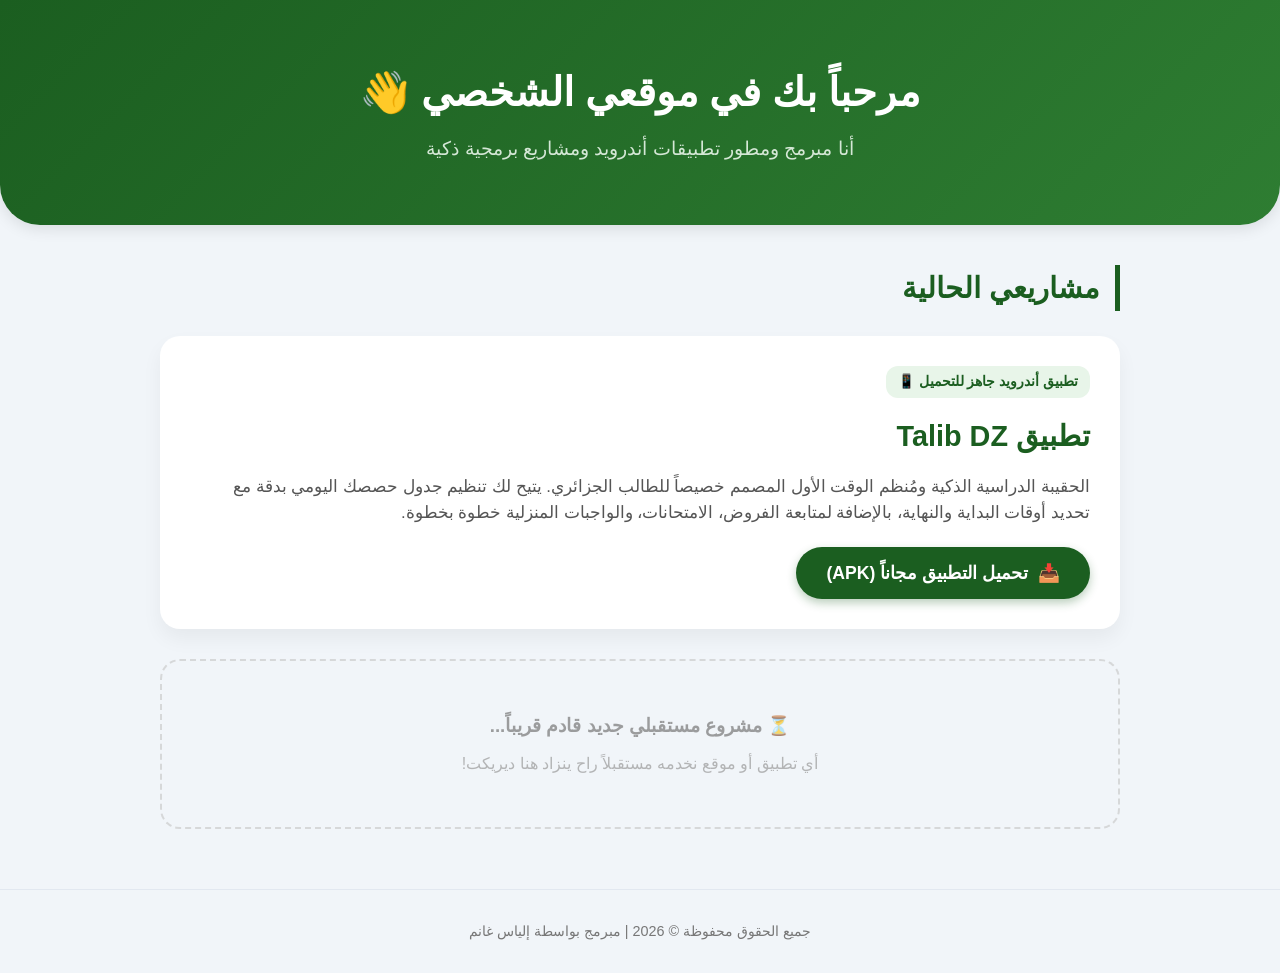
==== index.html @ 5f7efe3f "Add files via upload" ====
<!DOCTYPE html>
<html lang="ar" dir="rtl">
<head>
    <meta charset="UTF-8">
    <meta name="viewport" content="width=device-width, initial-scale=1.0">
    <title>إلياس غانم | معرض المشاريع والتطبيقات</title>
    <style>
        :root {
            --primary: #1B5E20;
            --secondary: #2E7D32;
            --accent: #FFFFD700;
            --dark: #121212;
            --light: #F1F5F9;
        }
        * { box-sizing: border-box; margin: 0; padding: 0; font-family: 'Segoe UI', Tahoma, Geneva, Verdana, sans-serif; }
        body { background-color: var(--light); color: var(--dark); line-height: 1.6; text-align: right; }
        
        /* الهيدر والتعريف */
        header { background: linear-gradient(135deg, var(--primary), var(--secondary)); color: white; padding: 60px 20px; text-align: center; border-bottom-left-radius: 40px; border-bottom-right-radius: 40px; box-shadow: 0 4px 15px rgba(0,0,0,0.1); }
        header h1 { font-size: 2.5rem; margin-bottom: 10px; }
        header p { font-size: 1.2rem; color: #E8F5E9; opacity: 0.9; }

        /* سيكشن المشاريع */
        .container { max-width: 1000px; margin: 40px auto; padding: 0 20px; }
        .section-title { font-size: 1.8rem; color: var(--primary); margin-bottom: 25px; border-right: 5px solid var(--primary); padding-right: 15px; }
        
        /* كارت التطبيق */
        .project-card { background: white; border-radius: 20px; overflow: hidden; box-shadow: 0 10px 20px rgba(0,0,0,0.05); display: flex; flex-direction: column; transition: transform 0.3s; margin-bottom: 30px; }
        .project-card:hover { transform: translateY(-5px); }
        .project-details { padding: 30px; }
        .badge { background-color: #E8F5E9; color: var(--primary); padding: 5px 12px; border-radius: 12px; font-size: 0.85rem; font-weight: bold; display: inline-block; margin-bottom: 15px; }
        .project-title { font-size: 1.8rem; margin-bottom: 15px; color: var(--primary); }
        .project-desc { color: #555; font-size: 1.05rem; margin-bottom: 20px; }
        
        /* أزرار التحميل */
        .btn { display: inline-flex; align-items: center; justify-content: center; background-color: var(--primary); color: white; padding: 12px 30px; border-radius: 50px; text-decoration: none; font-weight: bold; font-size: 1.1rem; transition: background 0.3s; box-shadow: 0 4px 10px rgba(27,94,32,0.3); }
        .btn:hover { background-color: #0f3d13; }
        .btn span { margin-left: 10px; }

        /* الفوتر */
        footer { text-align: center; padding: 30px; color: #777; font-size: 0.9rem; margin-top: 60px; border-top: 1px solid #E2E8F0; }
    </style>
</head>
<body>

    <header>
        <h1>مرحباً بك في موقعي الشخصي 👋</h1>
        <p>أنا مبرمج ومطور تطبيقات أندرويد ومشاريع برمجية ذكية</p>
    </header>

    <div class="container">
        <h2 class="section-title">مشاريعي الحالية</h2>

        <!-- كارت تطبيق طالب دي زيد -->
        <div class="project-card">
            <div class="project-details">
                <span class="badge">تطبيق أندرويد جاهز للتحميل 📱</span>
                <h3 class="project-title">تطبيق Talib DZ</h3>
                <p class="project-desc">الحقيبة الدراسية الذكية ومُنظم الوقت الأول المصمم خصيصاً للطالب الجزائري. يتيح لك تنظيم جدول حصصك اليومي بدقة مع تحديد أوقات البداية والنهاية، بالإضافة لمتابعة الفروض، الامتحانات، والواجبات المنزلية خطوة بخطوة.</p>
                
                <!-- 👈 اسبدل الرابط اللي تحت برابط ميديا فاير نتاعك كي ترفعه -->
                <a href="رابط_ميديا_فاير_هنا" target="_blank" class="btn">
                    <span>📥</span> تحميل التطبيق مجاناً (APK)
                </a>
            </div>
        </div>

        <!-- كارت مشروع مستقبلي احتياطي -->
        <div class="project-card" style="opacity: 0.7; border: 2px dashed #ccc; background: none; box-shadow: none;">
            <div class="project-details" style="text-align: center; padding: 50px 20px;">
                <h3 style="color: #777;">⏳ مشروع مستقبلي جديد قادم قريباً...</h3>
                <p style="color: #999; margin-top: 10px;">أي تطبيق أو موقع نخدمه مستقبلاً راح ينزاد هنا ديريكت!</p>
            </div>
        </div>
    </div>

    <footer>
        <p>جميع الحقوق محفوظة © 2026 | مبرمج بواسطة إلياس غانم</p>
    </footer>

</body>
</html>
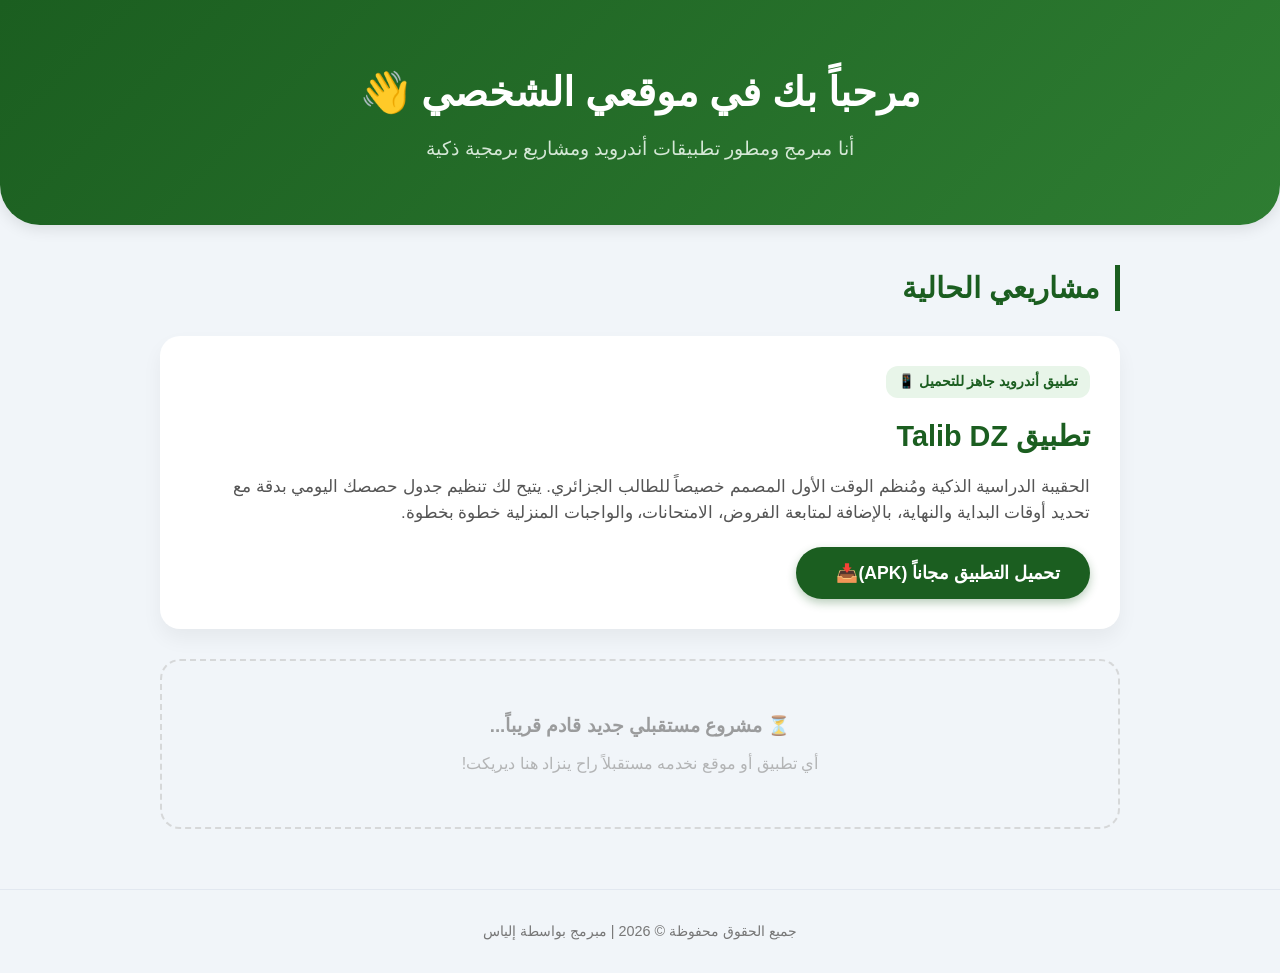
==== commit ba3693e3: "Add files via upload" ====
--- a/index.html
+++ b/index.html
@@ -3,7 +3,7 @@
 <head>
     <meta charset="UTF-8">
     <meta name="viewport" content="width=device-width, initial-scale=1.0">
-    <title>إلياس غانم | معرض المشاريع والتطبيقات</title>
+    <title>إلياس | معرض المشاريع والتطبيقات</title>
     <style>
         :root {
             --primary: #1B5E20;
@@ -59,9 +59,9 @@
                 <p class="project-desc">الحقيبة الدراسية الذكية ومُنظم الوقت الأول المصمم خصيصاً للطالب الجزائري. يتيح لك تنظيم جدول حصصك اليومي بدقة مع تحديد أوقات البداية والنهاية، بالإضافة لمتابعة الفروض، الامتحانات، والواجبات المنزلية خطوة بخطوة.</p>
                 
                 <!-- 👈 اسبدل الرابط اللي تحت برابط ميديا فاير نتاعك كي ترفعه -->
-                <a href="رابط_ميديا_فاير_هنا" target="_blank" class="btn">
-                    <span>📥</span> تحميل التطبيق مجاناً (APK)
-                </a>
+               <a href="https://github.com/ilyeshabib2000-max/ilyes-gh/releases/download/v1.0.0/Talib.dz.apk" class="btn" target="_blank">
+   تحميل التطبيق مجاناً (APK) <span>📥</span>
+</a>
             </div>
         </div>
 
@@ -75,7 +75,7 @@
     </div>
 
     <footer>
-        <p>جميع الحقوق محفوظة © 2026 | مبرمج بواسطة إلياس غانم</p>
+        <p>جميع الحقوق محفوظة © 2026 | مبرمج بواسطة إلياس</p>
     </footer>
 
 </body>
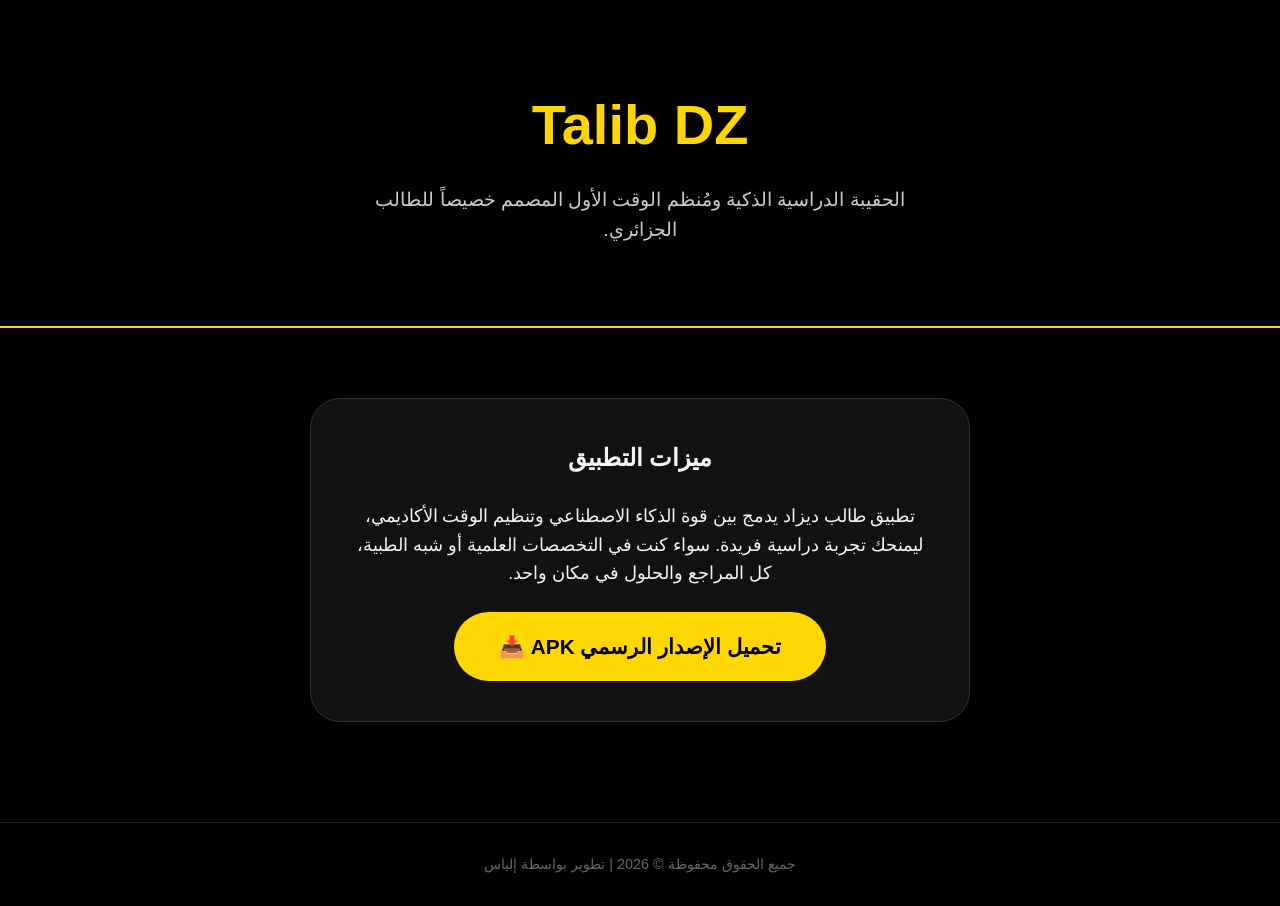
==== commit 5d73343c: "Add files via upload" ====
--- a/index.html
+++ b/index.html
@@ -3,79 +3,72 @@
 <head>
     <meta charset="UTF-8">
     <meta name="viewport" content="width=device-width, initial-scale=1.0">
-    <title>إلياس | معرض المشاريع والتطبيقات</title>
+    <title>Talib DZ | التجربة الجامعية الذكية</title>
     <style>
         :root {
-            --primary: #1B5E20;
-            --secondary: #2E7D32;
-            --accent: #FFFFD700;
-            --dark: #121212;
-            --light: #F1F5F9;
+            --premium-black: #000000;
+            --vibrant-yellow: #FFD700;
+            --soft-gray: #F5F5F5;
+            --dark-gray: #333333;
         }
-        * { box-sizing: border-box; margin: 0; padding: 0; font-family: 'Segoe UI', Tahoma, Geneva, Verdana, sans-serif; }
-        body { background-color: var(--light); color: var(--dark); line-height: 1.6; text-align: right; }
+        * { box-sizing: border-box; margin: 0; padding: 0; font-family: 'Segoe UI', Tahoma, sans-serif; }
+        body { background-color: var(--premium-black); color: var(--soft-gray); line-height: 1.6; text-align: center; }
+
+        /* سيكشن البداية */
+        .hero { padding: 80px 20px; border-bottom: 2px solid var(--vibrant-yellow); }
+        .hero h1 { font-size: 3.5rem; color: var(--vibrant-yellow); margin-bottom: 15px; }
+        .hero p { font-size: 1.2rem; max-width: 600px; margin: 0 auto; color: #ccc; }
+
+        /* الكارت الفخم */
+        .container { max-width: 700px; margin: 50px auto; padding: 20px; }
+        .app-card {
+            background: #111;
+            padding: 40px;
+            border-radius: 30px;
+            border: 1px solid var(--dark-gray);
+            transition: 0.3s;
+        }
+        .app-card:hover { border-color: var(--vibrant-yellow); }
         
-        /* الهيدر والتعريف */
-        header { background: linear-gradient(135deg, var(--primary), var(--secondary)); color: white; padding: 60px 20px; text-align: center; border-bottom-left-radius: 40px; border-bottom-right-radius: 40px; box-shadow: 0 4px 15px rgba(0,0,0,0.1); }
-        header h1 { font-size: 2.5rem; margin-bottom: 10px; }
-        header p { font-size: 1.2rem; color: #E8F5E9; opacity: 0.9; }
+        .description { margin: 25px 0; font-size: 1.1rem; }
+        
+        /* الزر الفاخر */
+        .btn-download {
+            display: inline-block;
+            background-color: var(--vibrant-yellow);
+            color: var(--premium-black);
+            padding: 18px 45px;
+            border-radius: 50px;
+            text-decoration: none;
+            font-weight: 800;
+            font-size: 1.3rem;
+            transition: 0.4s;
+        }
+        .btn-download:hover { transform: scale(1.05); box-shadow: 0 0 20px rgba(255, 215, 0, 0.5); }
 
-        /* سيكشن المشاريع */
-        .container { max-width: 1000px; margin: 40px auto; padding: 0 20px; }
-        .section-title { font-size: 1.8rem; color: var(--primary); margin-bottom: 25px; border-right: 5px solid var(--primary); padding-right: 15px; }
-        
-        /* كارت التطبيق */
-        .project-card { background: white; border-radius: 20px; overflow: hidden; box-shadow: 0 10px 20px rgba(0,0,0,0.05); display: flex; flex-direction: column; transition: transform 0.3s; margin-bottom: 30px; }
-        .project-card:hover { transform: translateY(-5px); }
-        .project-details { padding: 30px; }
-        .badge { background-color: #E8F5E9; color: var(--primary); padding: 5px 12px; border-radius: 12px; font-size: 0.85rem; font-weight: bold; display: inline-block; margin-bottom: 15px; }
-        .project-title { font-size: 1.8rem; margin-bottom: 15px; color: var(--primary); }
-        .project-desc { color: #555; font-size: 1.05rem; margin-bottom: 20px; }
-        
-        /* أزرار التحميل */
-        .btn { display: inline-flex; align-items: center; justify-content: center; background-color: var(--primary); color: white; padding: 12px 30px; border-radius: 50px; text-decoration: none; font-weight: bold; font-size: 1.1rem; transition: background 0.3s; box-shadow: 0 4px 10px rgba(27,94,32,0.3); }
-        .btn:hover { background-color: #0f3d13; }
-        .btn span { margin-left: 10px; }
-
-        /* الفوتر */
-        footer { text-align: center; padding: 30px; color: #777; font-size: 0.9rem; margin-top: 60px; border-top: 1px solid #E2E8F0; }
+        footer { margin-top: 80px; padding: 30px; border-top: 1px solid #222; color: #666; font-size: 0.9rem; }
     </style>
 </head>
 <body>
 
-    <header>
-        <h1>مرحباً بك في موقعي الشخصي 👋</h1>
-        <p>أنا مبرمج ومطور تطبيقات أندرويد ومشاريع برمجية ذكية</p>
-    </header>
+    <div class="hero">
+        <h1>Talib DZ</h1>
+        <p>الحقيبة الدراسية الذكية ومُنظم الوقت الأول المصمم خصيصاً للطالب الجزائري.</p>
+    </div>
 
     <div class="container">
-        <h2 class="section-title">مشاريعي الحالية</h2>
-
-        <!-- كارت تطبيق طالب دي زيد -->
-        <div class="project-card">
-            <div class="project-details">
-                <span class="badge">تطبيق أندرويد جاهز للتحميل 📱</span>
-                <h3 class="project-title">تطبيق Talib DZ</h3>
-                <p class="project-desc">الحقيبة الدراسية الذكية ومُنظم الوقت الأول المصمم خصيصاً للطالب الجزائري. يتيح لك تنظيم جدول حصصك اليومي بدقة مع تحديد أوقات البداية والنهاية، بالإضافة لمتابعة الفروض، الامتحانات، والواجبات المنزلية خطوة بخطوة.</p>
-                
-                <!-- 👈 اسبدل الرابط اللي تحت برابط ميديا فاير نتاعك كي ترفعه -->
-               <a href="https://github.com/ilyeshabib2000-max/ilyes-gh/releases/download/v1.0.0/Talib.dz.apk" class="btn" target="_blank">
-   تحميل التطبيق مجاناً (APK) <span>📥</span>
-</a>
-            </div>
-        </div>
-
-        <!-- كارت مشروع مستقبلي احتياطي -->
-        <div class="project-card" style="opacity: 0.7; border: 2px dashed #ccc; background: none; box-shadow: none;">
-            <div class="project-details" style="text-align: center; padding: 50px 20px;">
-                <h3 style="color: #777;">⏳ مشروع مستقبلي جديد قادم قريباً...</h3>
-                <p style="color: #999; margin-top: 10px;">أي تطبيق أو موقع نخدمه مستقبلاً راح ينزاد هنا ديريكت!</p>
-            </div>
+        <div class="app-card">
+            <h2>ميزات التطبيق</h2>
+            <p class="description">
+                تطبيق طالب ديزاد يدمج بين قوة الذكاء الاصطناعي وتنظيم الوقت الأكاديمي، ليمنحك تجربة دراسية فريدة. 
+                سواء كنت في التخصصات العلمية أو شبه الطبية، كل المراجع والحلول في مكان واحد.
+            </p>
+            <a href="https://github.com/ilyeshabib2000-max/ilyes-gh/releases/download/v1.1/Talib.dz.apk" class="btn-download">تحميل الإصدار الرسمي APK 📥</a>
         </div>
     </div>
 
     <footer>
-        <p>جميع الحقوق محفوظة © 2026 | مبرمج بواسطة إلياس</p>
+        <p>جميع الحقوق محفوظة © 2026 | تطوير بواسطة إلياس</p>
     </footer>
 
 </body>
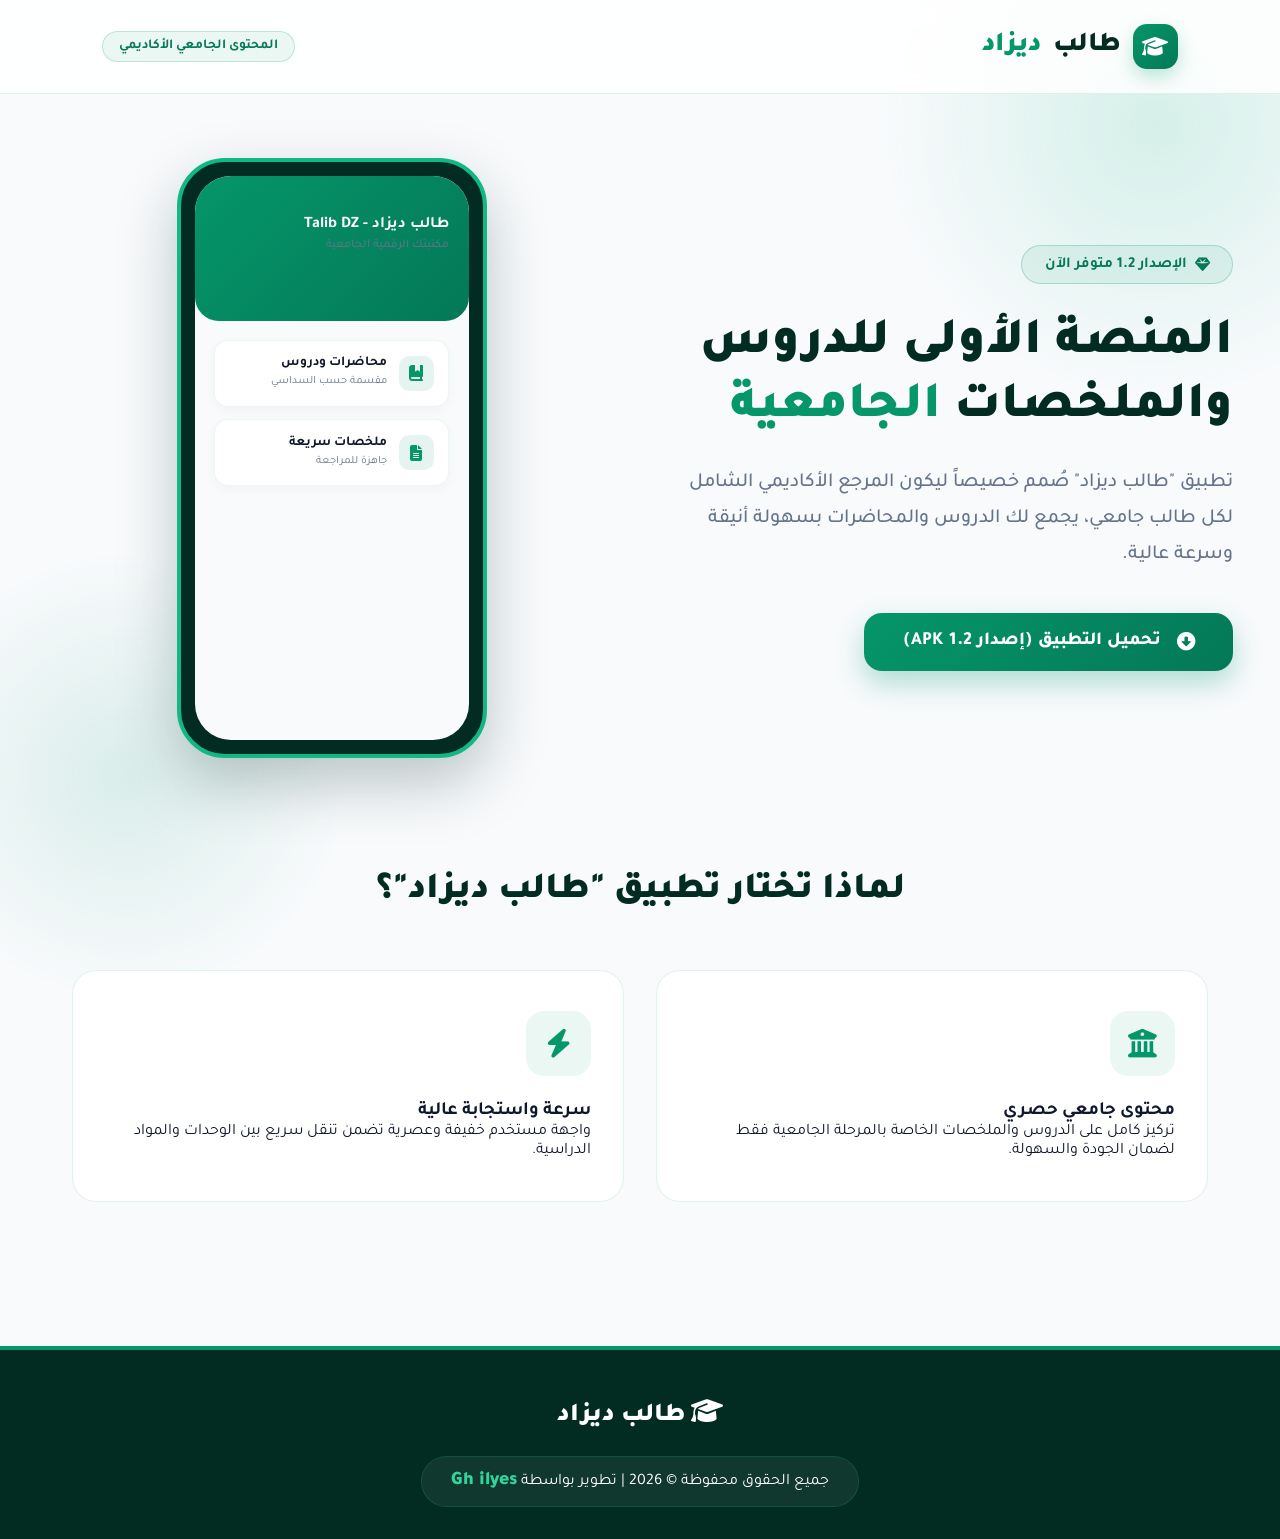
==== commit e571d1d2: "Update index.html" ====
--- a/index.html
+++ b/index.html
@@ -3,73 +3,443 @@
 <head>
     <meta charset="UTF-8">
     <meta name="viewport" content="width=device-width, initial-scale=1.0">
-    <title>Talib DZ | التجربة الجامعية الذكية</title>
+    <title>طالب ديزاد | Talib DZ - المنصة الجامعية الأولى في الجزائر</title>
+    <!-- خط Tajawal الأنيق -->
+    <link href="https://fonts.googleapis.com/css2?family=Tajawal:wght@400;500;700;800;900&display=swap" rel="stylesheet">
+    <!-- أيقونات FontAwesome -->
+    <link rel="stylesheet" href="https://cdnjs.cloudflare.com/ajax/libs/font-awesome/6.4.0/css/all.min.css">
+
     <style>
         :root {
-            --premium-black: #000000;
-            --vibrant-yellow: #FFD700;
-            --soft-gray: #F5F5F5;
-            --dark-gray: #333333;
-        }
-        * { box-sizing: border-box; margin: 0; padding: 0; font-family: 'Segoe UI', Tahoma, sans-serif; }
-        body { background-color: var(--premium-black); color: var(--soft-gray); line-height: 1.6; text-align: center; }
-
-        /* سيكشن البداية */
-        .hero { padding: 80px 20px; border-bottom: 2px solid var(--vibrant-yellow); }
-        .hero h1 { font-size: 3.5rem; color: var(--vibrant-yellow); margin-bottom: 15px; }
-        .hero p { font-size: 1.2rem; max-width: 600px; margin: 0 auto; color: #ccc; }
-
-        /* الكارت الفخم */
-        .container { max-width: 700px; margin: 50px auto; padding: 20px; }
-        .app-card {
-            background: #111;
-            padding: 40px;
+            --primary: #059669; /* أخضر زمردي فخم */
+            --primary-dark: #047857;
+            --primary-deep: #022c22;
+            --accent-green: #10B981;
+            --bg-light: #F8FAFC;
+            --card-bg: #FFFFFF;
+            --text-dark: #0F172A;
+            --text-muted: #64748B;
+            --border-color: rgba(5, 150, 105, 0.12);
+        }
+
+        * {
+            margin: 0;
+            padding: 0;
+            box-sizing: border-box;
+            font-family: 'Tajawal', sans-serif;
+            scroll-behavior: smooth;
+        }
+
+        body {
+            background-color: var(--bg-light);
+            color: var(--text-dark);
+            min-height: 100vh;
+            display: flex;
+            flex-direction: column;
+            justify-content: space-between;
+            overflow-x: hidden;
+            position: relative;
+        }
+
+        /* خلفية مزخرفة بلمسات جيو-زمردية */
+        .bg-glow-1 {
+            position: fixed;
+            top: -150px;
+            right: -150px;
+            width: 550px;
+            height: 550px;
+            background: radial-gradient(circle, rgba(16, 185, 129, 0.15) 0%, rgba(255, 255, 255, 0) 70%);
+            border-radius: 50%;
+            z-index: -1;
+            animation: floatGlow 10s infinite alternate ease-in-out;
+        }
+
+        .bg-glow-2 {
+            position: fixed;
+            bottom: -100px;
+            left: -100px;
+            width: 450px;
+            height: 450px;
+            background: radial-gradient(circle, rgba(5, 150, 105, 0.12) 0%, rgba(255, 255, 255, 0) 70%);
+            border-radius: 50%;
+            z-index: -1;
+            animation: floatGlow 12s infinite alternate-reverse ease-in-out;
+        }
+
+        /* الهيدر وشريط الملاحة */
+        header {
+            padding: 1.5rem 8%;
+            display: flex;
+            justify-content: space-between;
+            align-items: center;
+            background: rgba(255, 255, 255, 0.85);
+            backdrop-filter: blur(15px);
+            border-bottom: 1px solid var(--border-color);
+            position: sticky;
+            top: 0;
+            z-index: 100;
+        }
+
+        .logo {
+            font-size: 1.7rem;
+            font-weight: 900;
+            color: var(--primary-deep);
+            display: flex;
+            align-items: center;
+            gap: 12px;
+            text-decoration: none;
+        }
+
+        .logo-icon {
+            width: 45px;
+            height: 45px;
+            background: linear-gradient(135deg, var(--primary) 0%, var(--primary-dark) 100%);
+            color: white;
+            border-radius: 14px;
+            display: flex;
+            align-items: center;
+            justify-content: center;
+            font-size: 1.3rem;
+            box-shadow: 0 8px 18px rgba(5, 150, 105, 0.25);
+        }
+
+        .logo span {
+            color: var(--primary);
+        }
+
+        .nav-tag {
+            background: rgba(5, 150, 105, 0.08);
+            border: 1px solid rgba(5, 150, 105, 0.2);
+            color: var(--primary-dark);
+            padding: 0.4rem 1rem;
             border-radius: 30px;
-            border: 1px solid var(--dark-gray);
-            transition: 0.3s;
-        }
-        .app-card:hover { border-color: var(--vibrant-yellow); }
-        
-        .description { margin: 25px 0; font-size: 1.1rem; }
-        
-        /* الزر الفاخر */
+            font-size: 0.85rem;
+            font-weight: 700;
+        }
+
+        /* القسم الرئيسي Hero Section */
+        .hero {
+            display: grid;
+            grid-template-columns: 1fr 1fr;
+            align-items: center;
+            gap: 3rem;
+            max-width: 1250px;
+            margin: 0 auto;
+            padding: 4rem 2rem 2rem;
+            animation: fadeIn 1s ease-out;
+        }
+
+        .hero-content {
+            text-align: right;
+        }
+
+        .badge {
+            display: inline-flex;
+            align-items: center;
+            gap: 8px;
+            background: rgba(5, 150, 105, 0.08);
+            border: 1px solid rgba(5, 150, 105, 0.25);
+            color: var(--primary-dark);
+            padding: 0.6rem 1.4rem;
+            border-radius: 50px;
+            font-size: 0.95rem;
+            font-weight: 700;
+            margin-bottom: 1.8rem;
+        }
+
+        .hero h1 {
+            font-size: 3.2rem;
+            font-weight: 900;
+            line-height: 1.25;
+            color: var(--primary-deep);
+            margin-bottom: 1.5rem;
+        }
+
+        .hero h1 span {
+            color: var(--primary);
+            position: relative;
+            display: inline-block;
+        }
+
+        .hero p {
+            font-size: 1.25rem;
+            color: var(--text-muted);
+            margin-bottom: 2.5rem;
+            line-height: 1.8;
+            font-weight: 500;
+        }
+
+        /* أزرار التحميل */
         .btn-download {
+            display: inline-flex;
+            align-items: center;
+            gap: 1rem;
+            background: linear-gradient(135deg, var(--primary) 0%, var(--primary-dark) 100%);
+            color: white;
+            padding: 1.1rem 2.4rem;
+            border-radius: 18px;
+            font-size: 1.15rem;
+            font-weight: 800;
+            text-decoration: none;
+            transition: all 0.35s cubic-bezier(0.4, 0, 0.2, 1);
+            box-shadow: 0 12px 28px rgba(5, 150, 105, 0.3);
+        }
+
+        .btn-download:hover {
+            transform: translateY(-5px) scale(1.02);
+            box-shadow: 0 18px 38px rgba(5, 150, 105, 0.42);
+        }
+
+        /* محاكي واجهة التطبيق (Phone Mockup) */
+        .hero-visual {
+            display: flex;
+            justify-content: center;
+            align-items: center;
+        }
+
+        .phone-mockup {
+            width: 310px;
+            height: 600px;
+            background: #022c22;
+            border-radius: 48px;
+            padding: 14px;
+            box-shadow: 0 25px 60px rgba(2, 44, 34, 0.25);
+            border: 4px solid #10B981;
+            animation: floatPhone 6s ease-in-out infinite;
+        }
+
+        .phone-screen {
+            width: 100%;
+            height: 100%;
+            background: #F8FAFC;
+            border-radius: 36px;
+            overflow: hidden;
+            display: flex;
+            flex-direction: column;
+        }
+
+        .phone-header {
+            background: linear-gradient(135deg, var(--primary) 0%, var(--primary-dark) 100%);
+            padding: 2.5rem 1.2rem 1.5rem;
+            color: white;
+            border-bottom-left-radius: 24px;
+            border-bottom-right-radius: 24px;
+        }
+
+        .phone-body {
+            padding: 1.2rem;
+            display: flex;
+            flex-direction: column;
+            gap: 0.8rem;
+        }
+
+        .mini-card {
+            background: white;
+            padding: 0.9rem;
+            border-radius: 14px;
+            box-shadow: 0 4px 12px rgba(0,0,0,0.03);
+            border: 1px solid rgba(5, 150, 105, 0.08);
+            display: flex;
+            align-items: center;
+            gap: 12px;
+        }
+
+        .mini-card i {
+            width: 35px;
+            height: 35px;
+            background: rgba(5, 150, 105, 0.1);
+            color: var(--primary);
+            border-radius: 10px;
+            display: flex;
+            align-items: center;
+            justify-content: center;
+        }
+
+        /* المميزات */
+        .features-section {
+            max-width: 1200px;
+            margin: 5rem auto 3rem;
+            padding: 0 2rem;
+            width: 100%;
+        }
+
+        .section-title {
+            text-align: center;
+            margin-bottom: 3.5rem;
+        }
+
+        .section-title h2 {
+            font-size: 2.3rem;
+            font-weight: 900;
+            color: var(--primary-deep);
+        }
+
+        .features-grid {
+            display: grid;
+            grid-template-columns: repeat(auto-fit, minmax(280px, 1fr));
+            gap: 2rem;
+        }
+
+        .feature-card {
+            background: var(--card-bg);
+            border: 1px solid var(--border-color);
+            padding: 2.5rem 2rem;
+            border-radius: 24px;
+            transition: all 0.35s ease;
+        }
+
+        .feature-card:hover {
+            transform: translateY(-10px);
+            box-shadow: 0 20px 40px rgba(5, 150, 105, 0.12);
+        }
+
+        .icon-box {
+            width: 65px;
+            height: 65px;
+            border-radius: 18px;
+            background: rgba(5, 150, 105, 0.08);
+            color: var(--primary);
+            display: flex;
+            align-items: center;
+            justify-content: center;
+            font-size: 1.8rem;
+            margin-bottom: 1.5rem;
+        }
+
+        /* الفوتر الفخم */
+        footer {
+            background: var(--primary-deep);
+            color: white;
+            padding: 3rem 2rem 2rem;
+            margin-top: 6rem;
+            border-top: 4px solid var(--primary);
+            text-align: center;
+        }
+
+        .signature-box {
+            background: rgba(255, 255, 255, 0.06);
+            border: 1px solid rgba(16, 185, 129, 0.2);
+            padding: 0.8rem 1.8rem;
+            border-radius: 50px;
             display: inline-block;
-            background-color: var(--vibrant-yellow);
-            color: var(--premium-black);
-            padding: 18px 45px;
-            border-radius: 50px;
-            text-decoration: none;
-            font-weight: 800;
-            font-size: 1.3rem;
-            transition: 0.4s;
-        }
-        .btn-download:hover { transform: scale(1.05); box-shadow: 0 0 20px rgba(255, 215, 0, 0.5); }
-
-        footer { margin-top: 80px; padding: 30px; border-top: 1px solid #222; color: #666; font-size: 0.9rem; }
+            margin-top: 1rem;
+        }
+
+        .signature {
+            font-weight: 900;
+            color: #34D399;
+            font-size: 1.2rem;
+        }
+
+        /* Keyframes */
+        @keyframes floatGlow {
+            0% { transform: translate(0, 0) scale(1); }
+            100% { transform: translate(30px, 40px) scale(1.1); }
+        }
+
+        @keyframes floatPhone {
+            0%, 100% { transform: translateY(0); }
+            50% { transform: translateY(-15px); }
+        }
+
+        @media (max-width: 992px) {
+            .hero { grid-template-columns: 1fr; text-align: center; }
+            .hero-content { text-align: center; }
+            .hero h1 { font-size: 2.4rem; }
+        }
     </style>
 </head>
 <body>
 
-    <div class="hero">
-        <h1>Talib DZ</h1>
-        <p>الحقيبة الدراسية الذكية ومُنظم الوقت الأول المصمم خصيصاً للطالب الجزائري.</p>
-    </div>
-
-    <div class="container">
-        <div class="app-card">
-            <h2>ميزات التطبيق</h2>
-            <p class="description">
-                تطبيق طالب ديزاد يدمج بين قوة الذكاء الاصطناعي وتنظيم الوقت الأكاديمي، ليمنحك تجربة دراسية فريدة. 
-                سواء كنت في التخصصات العلمية أو شبه الطبية، كل المراجع والحلول في مكان واحد.
-            </p>
-            <a href="https://github.com/ilyeshabib2000-max/ilyes-gh/releases/download/v1.1/Talib.dz.apk" class="btn-download">تحميل الإصدار الرسمي APK 📥</a>
+    <div class="bg-glow-1"></div>
+    <div class="bg-glow-2"></div>
+
+    <header>
+        <a href="#" class="logo">
+            <div class="logo-icon">
+                <i class="fa-solid fa-graduation-cap"></i>
+            </div>
+            طالب <span>ديزاد</span>
+        </a>
+        <div class="nav-tag">المحتوى الجامعي الأكاديمي</div>
+    </header>
+
+    <main>
+        <section class="hero">
+            <div class="hero-content">
+                <div class="badge">
+                    <i class="fa-solid fa-gem"></i> الإصدار 1.2 متوفر الآن
+                </div>
+                <h1>المنصة الأولى للدروس والملخصات <span>الجامعية</span></h1>
+                <p>تطبيق "طالب ديزاد" صُمم خصيصاً ليكون المرجع الأكاديمي الشامل لكل طالب جامعي، يجمع لك الدروس والمحاضرات بسهولة أنيقة وسرعة عالية.</p>
+
+                <!-- زر التحميل المباشر المربوط بالرابط -->
+                <a href="https://github.com/ilyeshabib2000-max/ilyes-gh/releases/download/1.2/Talib.DZ.apk" class="btn-download" target="_blank">
+                    <i class="fa-solid fa-circle-down"></i>
+                    تحميل التطبيق (إصدار 1.2 APK)
+                </a>
+            </div>
+
+            <!-- Phone Mockup -->
+            <div class="hero-visual">
+                <div class="phone-mockup">
+                    <div class="phone-screen">
+                        <div class="phone-header">
+                            <h4>طالب ديزاد - Talib DZ</h4>
+                            <p style="font-size:0.75rem; opacity:0.9;">مكتبتك الرقمية الجامعية</p>
+                        </div>
+                        <div class="phone-body">
+                            <div class="mini-card">
+                                <i class="fa-solid fa-book-bookmark"></i>
+                                <div>
+                                    <h5 style="font-size:0.85rem;">محاضرات ودروس</h5>
+                                    <span style="font-size:0.7rem; color:#64748B;">مقسمة حسب السداسي</span>
+                                </div>
+                            </div>
+                            <div class="mini-card">
+                                <i class="fa-solid fa-file-lines"></i>
+                                <div>
+                                    <h5 style="font-size:0.85rem;">ملخصات سريعة</h5>
+                                    <span style="font-size:0.7rem; color:#64748B;">جاهزة للمراجعة</span>
+                                </div>
+                            </div>
+                        </div>
+                    </div>
+                </div>
+            </div>
+        </section>
+
+        <section class="features-section">
+            <div class="section-title">
+                <h2>لماذا تختار تطبيق "طالب ديزاد"؟</h2>
+            </div>
+
+            <div class="features-grid">
+                <div class="feature-card">
+                    <div class="icon-box"><i class="fa-solid fa-building-columns"></i></div>
+                    <h3>محتوى جامعي حصري</h3>
+                    <p>تركيز كامل على الدروس والملخصات الخاصة بالمرحلة الجامعية فقط لضمان الجودة والسهولة.</p>
+                </div>
+
+                <div class="feature-card">
+                    <div class="icon-box"><i class="fa-solid fa-bolt"></i></div>
+                    <h3>سرعة واستجابة عالية</h3>
+                    <p>واجهة مستخدم خفيفة وعصرية تضمن تنقل سريع بين الوحدات والمواد الدراسية.</p>
+                </div>
+            </div>
+        </section>
+    </main>
+
+    <footer>
+        <div>
+            <div style="font-size: 1.6rem; font-weight: 900; margin-bottom: 0.5rem;">
+                <i class="fa-solid fa-graduation-cap"></i> طالب ديزاد
+            </div>
+            <div class="signature-box">
+                جميع الحقوق محفوظة © 2026 | تطوير بواسطة <span class="signature">Gh ilyes</span>
+            </div>
         </div>
-    </div>
-
-    <footer>
-        <p>جميع الحقوق محفوظة © 2026 | تطوير بواسطة إلياس</p>
     </footer>
 
 </body>
-</html>+</html>
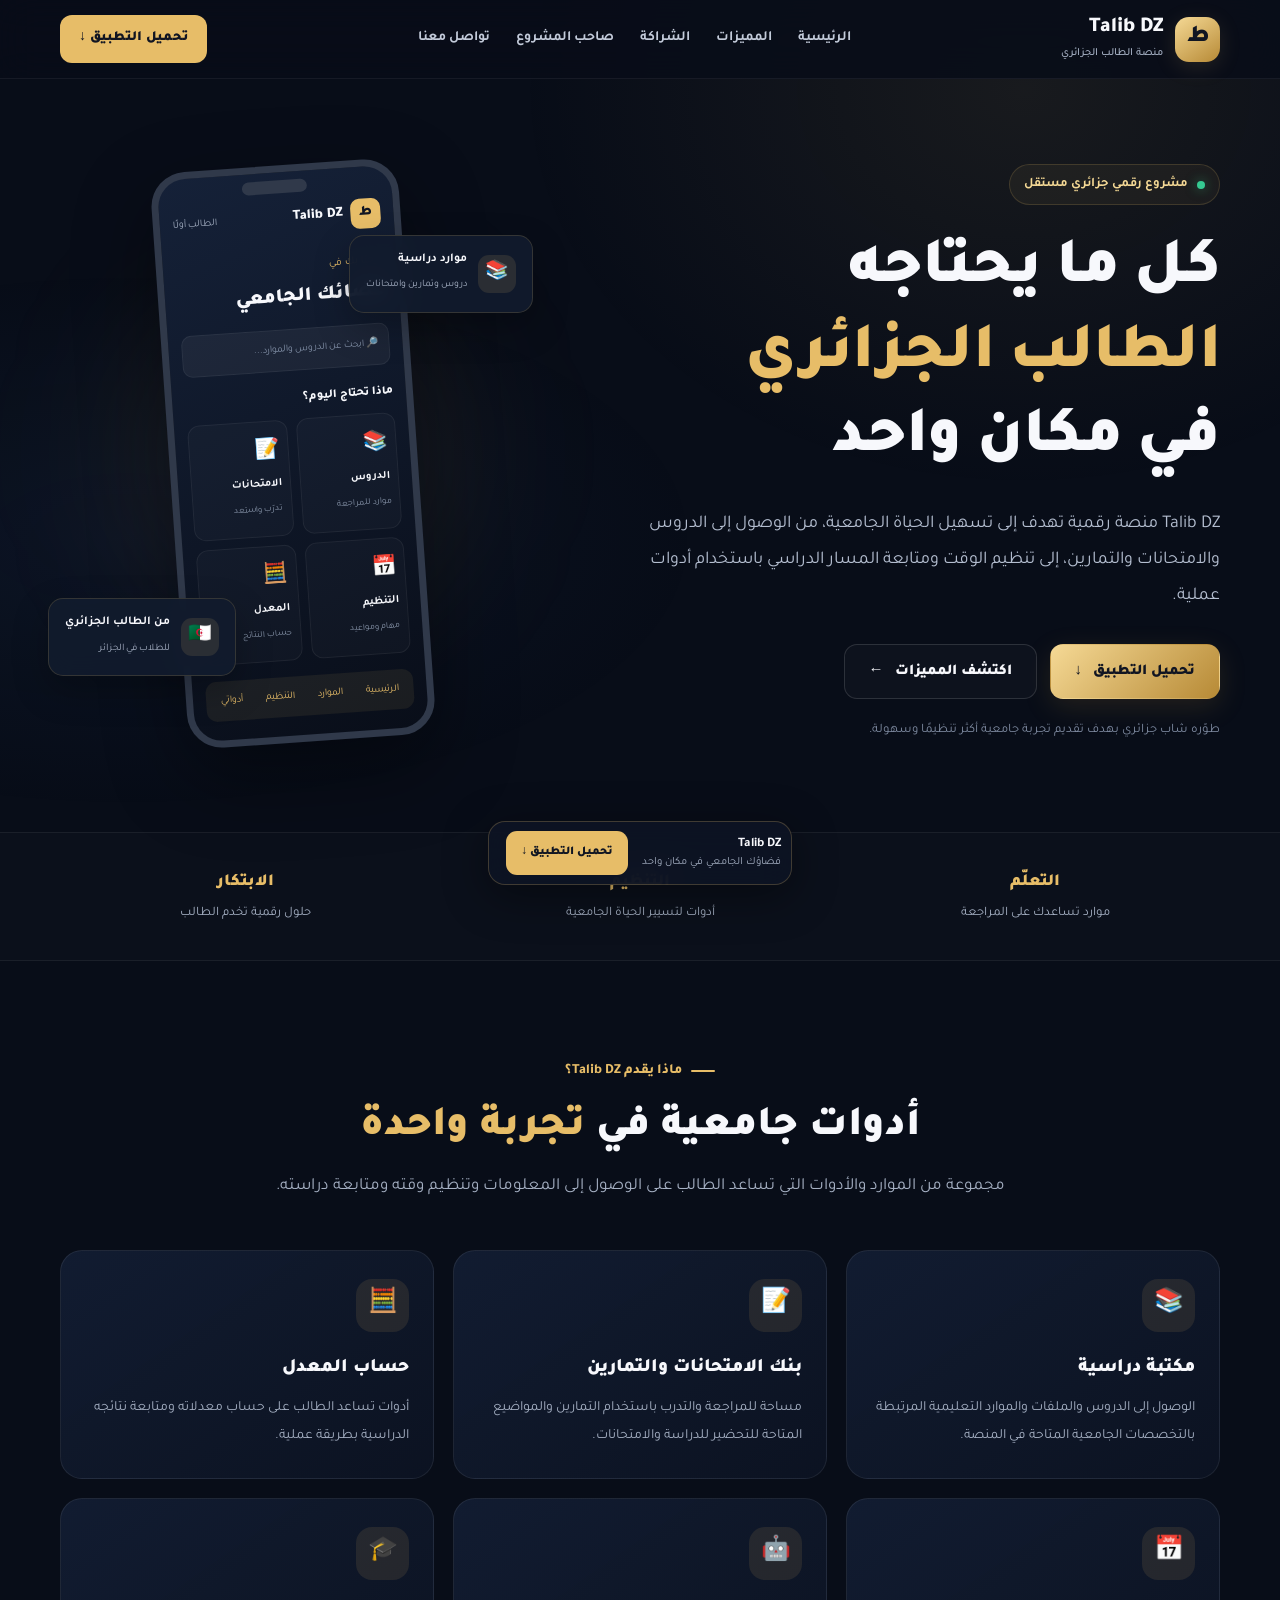
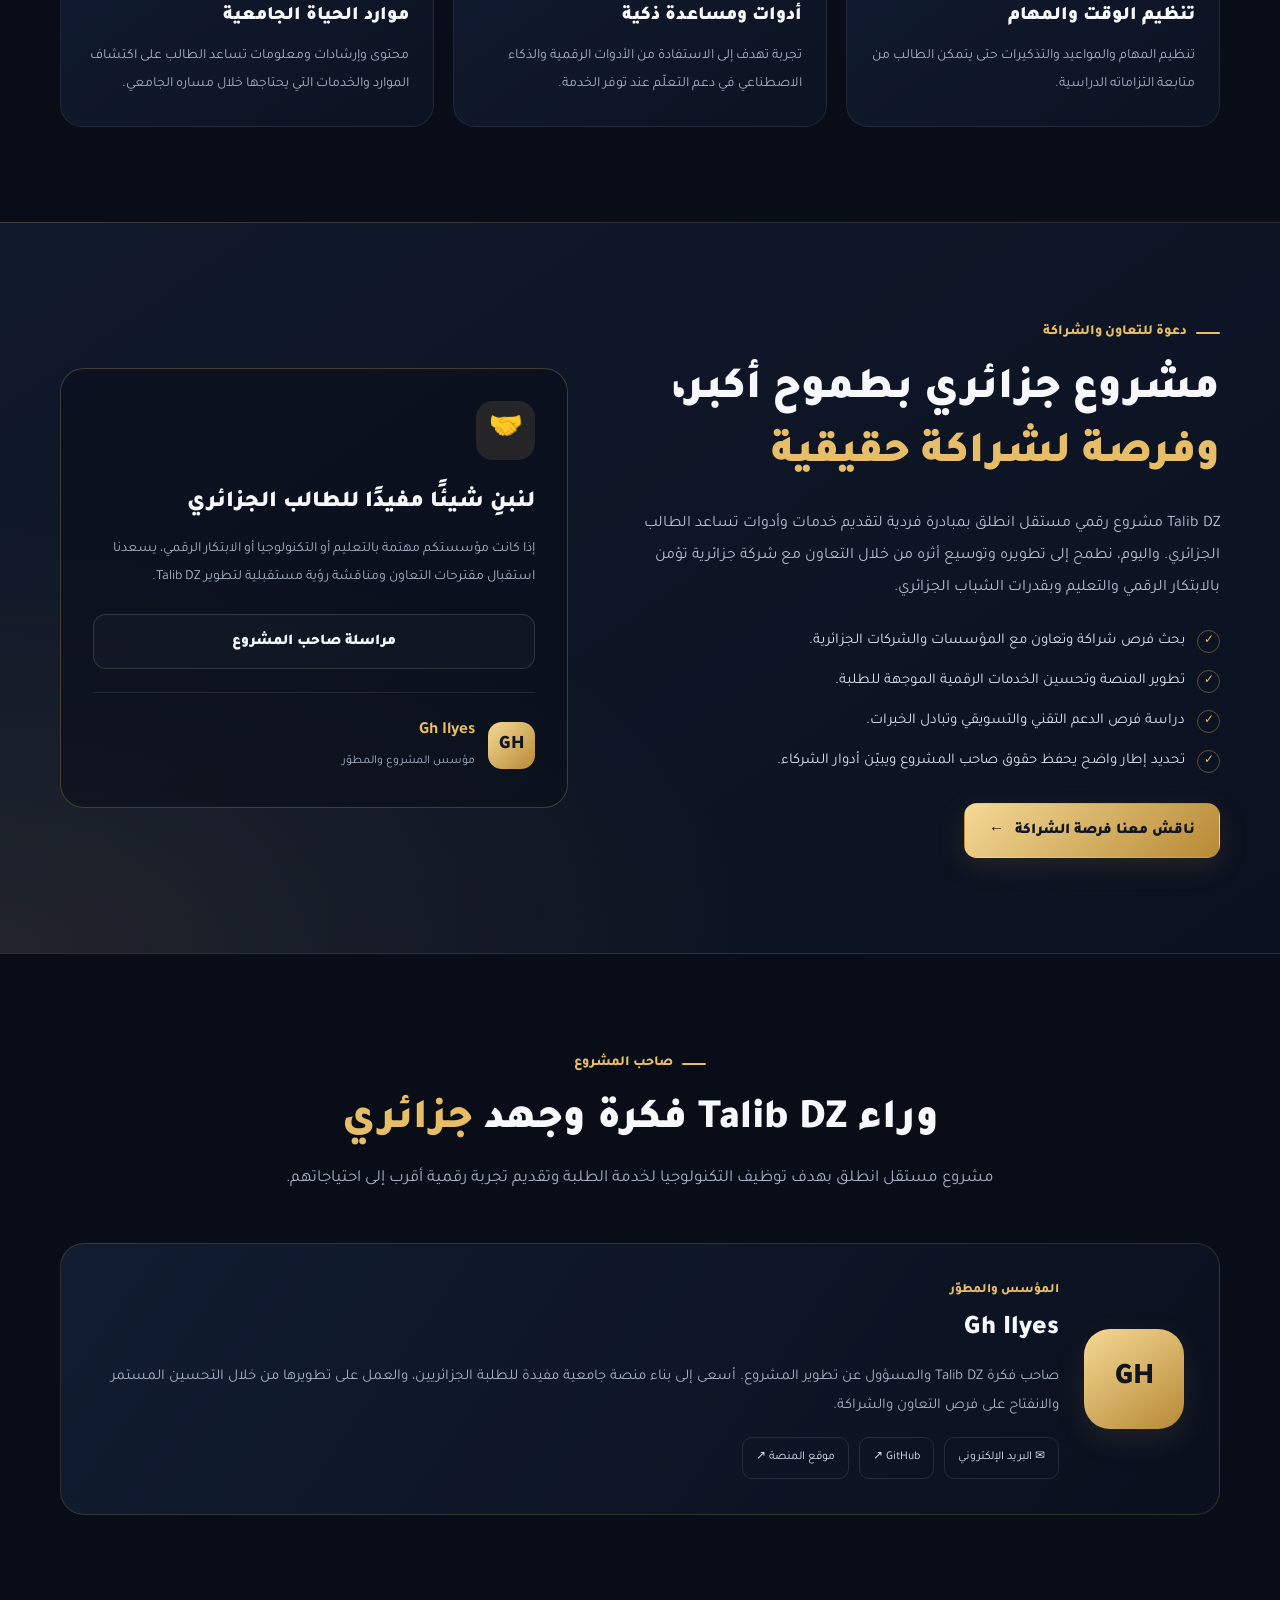
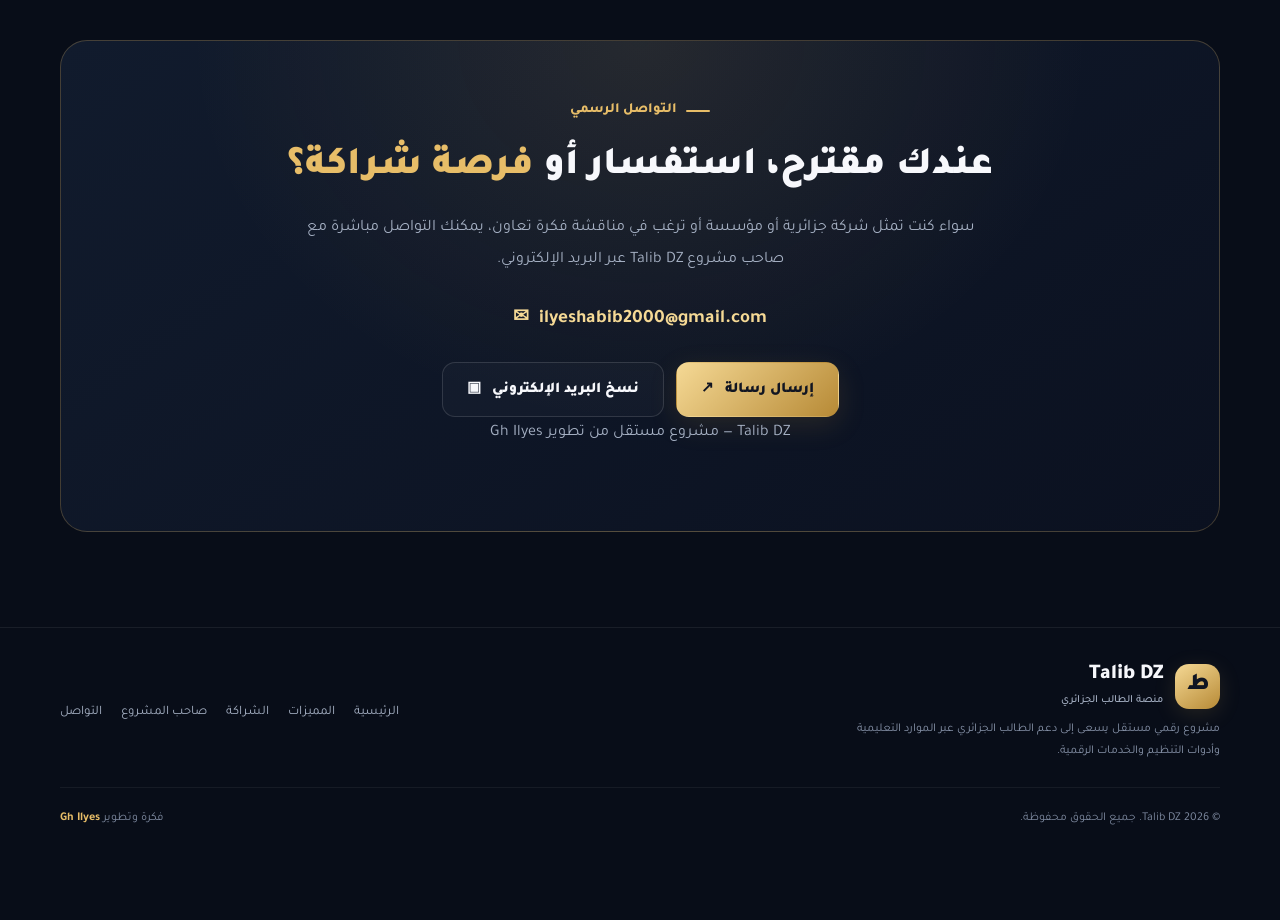
==== commit 5b7c7f8c: "Update index.html" ====
--- a/index.html
+++ b/index.html
@@ -1,445 +1,1734 @@
+
 <!DOCTYPE html>
 <html lang="ar" dir="rtl">
 <head>
-    <meta charset="UTF-8">
-    <meta name="viewport" content="width=device-width, initial-scale=1.0">
-    <title>طالب ديزاد | Talib DZ - المنصة الجامعية الأولى في الجزائر</title>
-    <!-- خط Tajawal الأنيق -->
-    <link href="https://fonts.googleapis.com/css2?family=Tajawal:wght@400;500;700;800;900&display=swap" rel="stylesheet">
-    <!-- أيقونات FontAwesome -->
-    <link rel="stylesheet" href="https://cdnjs.cloudflare.com/ajax/libs/font-awesome/6.4.0/css/all.min.css">
-
-    <style>
-        :root {
-            --primary: #059669; /* أخضر زمردي فخم */
-            --primary-dark: #047857;
-            --primary-deep: #022c22;
-            --accent-green: #10B981;
-            --bg-light: #F8FAFC;
-            --card-bg: #FFFFFF;
-            --text-dark: #0F172A;
-            --text-muted: #64748B;
-            --border-color: rgba(5, 150, 105, 0.12);
-        }
-
-        * {
-            margin: 0;
-            padding: 0;
-            box-sizing: border-box;
-            font-family: 'Tajawal', sans-serif;
-            scroll-behavior: smooth;
-        }
-
-        body {
-            background-color: var(--bg-light);
-            color: var(--text-dark);
-            min-height: 100vh;
-            display: flex;
-            flex-direction: column;
-            justify-content: space-between;
-            overflow-x: hidden;
-            position: relative;
-        }
-
-        /* خلفية مزخرفة بلمسات جيو-زمردية */
-        .bg-glow-1 {
-            position: fixed;
-            top: -150px;
-            right: -150px;
-            width: 550px;
-            height: 550px;
-            background: radial-gradient(circle, rgba(16, 185, 129, 0.15) 0%, rgba(255, 255, 255, 0) 70%);
-            border-radius: 50%;
-            z-index: -1;
-            animation: floatGlow 10s infinite alternate ease-in-out;
-        }
-
-        .bg-glow-2 {
-            position: fixed;
-            bottom: -100px;
-            left: -100px;
-            width: 450px;
-            height: 450px;
-            background: radial-gradient(circle, rgba(5, 150, 105, 0.12) 0%, rgba(255, 255, 255, 0) 70%);
-            border-radius: 50%;
-            z-index: -1;
-            animation: floatGlow 12s infinite alternate-reverse ease-in-out;
-        }
-
-        /* الهيدر وشريط الملاحة */
-        header {
-            padding: 1.5rem 8%;
-            display: flex;
-            justify-content: space-between;
-            align-items: center;
-            background: rgba(255, 255, 255, 0.85);
-            backdrop-filter: blur(15px);
-            border-bottom: 1px solid var(--border-color);
-            position: sticky;
-            top: 0;
-            z-index: 100;
-        }
-
-        .logo {
-            font-size: 1.7rem;
-            font-weight: 900;
-            color: var(--primary-deep);
-            display: flex;
-            align-items: center;
-            gap: 12px;
-            text-decoration: none;
-        }
-
-        .logo-icon {
-            width: 45px;
-            height: 45px;
-            background: linear-gradient(135deg, var(--primary) 0%, var(--primary-dark) 100%);
-            color: white;
-            border-radius: 14px;
-            display: flex;
-            align-items: center;
-            justify-content: center;
-            font-size: 1.3rem;
-            box-shadow: 0 8px 18px rgba(5, 150, 105, 0.25);
-        }
-
-        .logo span {
-            color: var(--primary);
-        }
-
-        .nav-tag {
-            background: rgba(5, 150, 105, 0.08);
-            border: 1px solid rgba(5, 150, 105, 0.2);
-            color: var(--primary-dark);
-            padding: 0.4rem 1rem;
-            border-radius: 30px;
-            font-size: 0.85rem;
-            font-weight: 700;
-        }
-
-        /* القسم الرئيسي Hero Section */
-        .hero {
-            display: grid;
-            grid-template-columns: 1fr 1fr;
-            align-items: center;
-            gap: 3rem;
-            max-width: 1250px;
-            margin: 0 auto;
-            padding: 4rem 2rem 2rem;
-            animation: fadeIn 1s ease-out;
-        }
-
-        .hero-content {
-            text-align: right;
-        }
-
-        .badge {
-            display: inline-flex;
-            align-items: center;
-            gap: 8px;
-            background: rgba(5, 150, 105, 0.08);
-            border: 1px solid rgba(5, 150, 105, 0.25);
-            color: var(--primary-dark);
-            padding: 0.6rem 1.4rem;
-            border-radius: 50px;
-            font-size: 0.95rem;
-            font-weight: 700;
-            margin-bottom: 1.8rem;
-        }
-
-        .hero h1 {
-            font-size: 3.2rem;
-            font-weight: 900;
-            line-height: 1.25;
-            color: var(--primary-deep);
-            margin-bottom: 1.5rem;
-        }
-
-        .hero h1 span {
-            color: var(--primary);
-            position: relative;
-            display: inline-block;
-        }
-
-        .hero p {
-            font-size: 1.25rem;
-            color: var(--text-muted);
-            margin-bottom: 2.5rem;
-            line-height: 1.8;
-            font-weight: 500;
-        }
-
-        /* أزرار التحميل */
-        .btn-download {
-            display: inline-flex;
-            align-items: center;
-            gap: 1rem;
-            background: linear-gradient(135deg, var(--primary) 0%, var(--primary-dark) 100%);
-            color: white;
-            padding: 1.1rem 2.4rem;
-            border-radius: 18px;
-            font-size: 1.15rem;
-            font-weight: 800;
-            text-decoration: none;
-            transition: all 0.35s cubic-bezier(0.4, 0, 0.2, 1);
-            box-shadow: 0 12px 28px rgba(5, 150, 105, 0.3);
-        }
-
-        .btn-download:hover {
-            transform: translateY(-5px) scale(1.02);
-            box-shadow: 0 18px 38px rgba(5, 150, 105, 0.42);
-        }
-
-        /* محاكي واجهة التطبيق (Phone Mockup) */
-        .hero-visual {
-            display: flex;
-            justify-content: center;
-            align-items: center;
-        }
-
-        .phone-mockup {
-            width: 310px;
-            height: 600px;
-            background: #022c22;
-            border-radius: 48px;
-            padding: 14px;
-            box-shadow: 0 25px 60px rgba(2, 44, 34, 0.25);
-            border: 4px solid #10B981;
-            animation: floatPhone 6s ease-in-out infinite;
-        }
-
-        .phone-screen {
-            width: 100%;
-            height: 100%;
-            background: #F8FAFC;
-            border-radius: 36px;
-            overflow: hidden;
-            display: flex;
-            flex-direction: column;
-        }
-
-        .phone-header {
-            background: linear-gradient(135deg, var(--primary) 0%, var(--primary-dark) 100%);
-            padding: 2.5rem 1.2rem 1.5rem;
-            color: white;
-            border-bottom-left-radius: 24px;
-            border-bottom-right-radius: 24px;
-        }
-
-        .phone-body {
-            padding: 1.2rem;
-            display: flex;
-            flex-direction: column;
-            gap: 0.8rem;
-        }
-
-        .mini-card {
-            background: white;
-            padding: 0.9rem;
-            border-radius: 14px;
-            box-shadow: 0 4px 12px rgba(0,0,0,0.03);
-            border: 1px solid rgba(5, 150, 105, 0.08);
-            display: flex;
-            align-items: center;
-            gap: 12px;
-        }
-
-        .mini-card i {
-            width: 35px;
-            height: 35px;
-            background: rgba(5, 150, 105, 0.1);
-            color: var(--primary);
-            border-radius: 10px;
-            display: flex;
-            align-items: center;
-            justify-content: center;
-        }
-
-        /* المميزات */
-        .features-section {
-            max-width: 1200px;
-            margin: 5rem auto 3rem;
-            padding: 0 2rem;
-            width: 100%;
-        }
-
-        .section-title {
-            text-align: center;
-            margin-bottom: 3.5rem;
-        }
-
-        .section-title h2 {
-            font-size: 2.3rem;
-            font-weight: 900;
-            color: var(--primary-deep);
-        }
-
-        .features-grid {
-            display: grid;
-            grid-template-columns: repeat(auto-fit, minmax(280px, 1fr));
-            gap: 2rem;
-        }
-
-        .feature-card {
-            background: var(--card-bg);
-            border: 1px solid var(--border-color);
-            padding: 2.5rem 2rem;
-            border-radius: 24px;
-            transition: all 0.35s ease;
-        }
-
-        .feature-card:hover {
-            transform: translateY(-10px);
-            box-shadow: 0 20px 40px rgba(5, 150, 105, 0.12);
-        }
-
-        .icon-box {
-            width: 65px;
-            height: 65px;
-            border-radius: 18px;
-            background: rgba(5, 150, 105, 0.08);
-            color: var(--primary);
-            display: flex;
-            align-items: center;
-            justify-content: center;
-            font-size: 1.8rem;
-            margin-bottom: 1.5rem;
-        }
-
-        /* الفوتر الفخم */
-        footer {
-            background: var(--primary-deep);
-            color: white;
-            padding: 3rem 2rem 2rem;
-            margin-top: 6rem;
-            border-top: 4px solid var(--primary);
-            text-align: center;
-        }
-
-        .signature-box {
-            background: rgba(255, 255, 255, 0.06);
-            border: 1px solid rgba(16, 185, 129, 0.2);
-            padding: 0.8rem 1.8rem;
-            border-radius: 50px;
-            display: inline-block;
-            margin-top: 1rem;
-        }
-
-        .signature {
-            font-weight: 900;
-            color: #34D399;
-            font-size: 1.2rem;
-        }
-
-        /* Keyframes */
-        @keyframes floatGlow {
-            0% { transform: translate(0, 0) scale(1); }
-            100% { transform: translate(30px, 40px) scale(1.1); }
-        }
-
-        @keyframes floatPhone {
-            0%, 100% { transform: translateY(0); }
-            50% { transform: translateY(-15px); }
-        }
-
-        @media (max-width: 992px) {
-            .hero { grid-template-columns: 1fr; text-align: center; }
-            .hero-content { text-align: center; }
-            .hero h1 { font-size: 2.4rem; }
-        }
-    </style>
+  <meta charset="UTF-8">
+  <meta name="viewport" content="width=device-width, initial-scale=1.0">
+
+  <meta name="theme-color" content="#080D18">
+  <meta name="description" content="Talib DZ - منصة رقمية جزائرية تهدف إلى مساعدة الطلبة الجامعيين عبر الدروس والتمارين والامتحانات وأدوات التنظيم. مشروع مستقل من تطوير Gh Ilyes.">
+  <meta name="author" content="Gh Ilyes">
+
+  <title>Talib DZ | منصة الطالب الجزائري</title>
+
+  <link rel="preconnect" href="https://fonts.googleapis.com">
+  <link rel="preconnect" href="https://fonts.gstatic.com" crossorigin>
+  <link href="https://fonts.googleapis.com/css2?family=Tajawal:wght@400;500;600;700;800;900&display=swap" rel="stylesheet">
+
+  <style>
+    :root {
+      --bg: #080D18;
+      --bg-soft: #0D1424;
+      --card: #111B2D;
+      --card-light: #152138;
+      --gold: #E7BD68;
+      --gold-light: #F5D995;
+      --gold-dark: #B78A36;
+      --white: #F7F8FC;
+      --muted: #A5B0C3;
+      --border: rgba(231, 189, 104, 0.17);
+      --green: #35C991;
+      --radius: 22px;
+      --container: 1160px;
+    }
+
+    * {
+      box-sizing: border-box;
+      margin: 0;
+      padding: 0;
+    }
+
+    html {
+      scroll-behavior: smooth;
+      scroll-padding-top: 90px;
+    }
+
+    body {
+      background: var(--bg);
+      color: var(--white);
+      font-family: "Tajawal", sans-serif;
+      line-height: 1.8;
+      overflow-x: hidden;
+    }
+
+    body::before {
+      content: "";
+      position: fixed;
+      inset: 0;
+      pointer-events: none;
+      z-index: -1;
+      background:
+        radial-gradient(ellipse at 80% 10%, rgba(231,189,104,.075), transparent 35%),
+        radial-gradient(ellipse at 10% 60%, rgba(45,82,142,.10), transparent 35%);
+    }
+
+    a {
+      color: inherit;
+      text-decoration: none;
+    }
+
+    button, a {
+      -webkit-tap-highlight-color: transparent;
+    }
+
+    button {
+      font: inherit;
+    }
+
+    .container {
+      width: min(var(--container), calc(100% - 40px));
+      margin-inline: auto;
+    }
+
+    .section {
+      padding: 95px 0;
+    }
+
+    .section-heading {
+      max-width: 730px;
+      margin: 0 auto 48px;
+      text-align: center;
+    }
+
+    .eyebrow {
+      display: inline-flex;
+      align-items: center;
+      gap: 9px;
+      color: var(--gold);
+      font-weight: 800;
+      font-size: 14px;
+      margin-bottom: 15px;
+    }
+
+    .eyebrow::before {
+      content: "";
+      width: 24px;
+      height: 2px;
+      background: var(--gold);
+      border-radius: 10px;
+    }
+
+    .section-heading h2 {
+      font-size: clamp(28px, 4vw, 42px);
+      line-height: 1.4;
+      font-weight: 900;
+      margin-bottom: 14px;
+    }
+
+    .section-heading p {
+      color: var(--muted);
+      font-size: 17px;
+    }
+
+    .gold-text {
+      color: var(--gold);
+    }
+
+    /* Navigation */
+
+    .navbar {
+      position: sticky;
+      top: 0;
+      z-index: 100;
+      background: rgba(8, 13, 24, .88);
+      border-bottom: 1px solid rgba(255,255,255,.06);
+      backdrop-filter: blur(18px);
+      -webkit-backdrop-filter: blur(18px);
+    }
+
+    .nav-inner {
+      min-height: 78px;
+      display: flex;
+      align-items: center;
+      justify-content: space-between;
+      gap: 25px;
+    }
+
+    .brand {
+      display: inline-flex;
+      align-items: center;
+      gap: 12px;
+      flex-shrink: 0;
+    }
+
+    .brand-mark {
+      width: 45px;
+      height: 45px;
+      display: grid;
+      place-items: center;
+      border-radius: 14px;
+      color: #101522;
+      background: linear-gradient(145deg, var(--gold-light), var(--gold-dark));
+      font-weight: 900;
+      font-size: 24px;
+      box-shadow: 0 5px 22px rgba(231,189,104,.13);
+    }
+
+    .brand-name {
+      font-weight: 900;
+      font-size: 21px;
+      line-height: 1.25;
+    }
+
+    .brand-subtitle {
+      color: var(--muted);
+      font-size: 11px;
+      font-weight: 500;
+    }
+
+    .nav-links {
+      display: flex;
+      align-items: center;
+      gap: 26px;
+    }
+
+    .nav-links a {
+      color: #C3CBDA;
+      font-size: 14px;
+      font-weight: 600;
+      transition: color .2s;
+    }
+
+    .nav-links a:hover {
+      color: var(--gold);
+    }
+
+    .nav-cta {
+      display: inline-flex;
+      align-items: center;
+      justify-content: center;
+      padding: 11px 19px;
+      border-radius: 12px;
+      background: var(--gold);
+      color: #111522;
+      font-size: 14px;
+      font-weight: 900;
+      transition: transform .2s, background .2s;
+    }
+
+    .nav-cta:hover {
+      background: var(--gold-light);
+      transform: translateY(-2px);
+    }
+
+    /* Hero */
+
+    .hero {
+      padding: 85px 0 90px;
+      position: relative;
+    }
+
+    .hero-grid {
+      display: grid;
+      grid-template-columns: 1.15fr .85fr;
+      align-items: center;
+      gap: 65px;
+    }
+
+    .hero-badge {
+      display: inline-flex;
+      align-items: center;
+      gap: 9px;
+      padding: 8px 14px;
+      border: 1px solid var(--border);
+      border-radius: 50px;
+      color: var(--gold-light);
+      background: rgba(231,189,104,.055);
+      font-size: 13px;
+      font-weight: 700;
+      margin-bottom: 25px;
+    }
+
+    .status-dot {
+      width: 8px;
+      height: 8px;
+      border-radius: 50%;
+      background: var(--green);
+      box-shadow: 0 0 12px rgba(53,201,145,.5);
+    }
+
+    .hero h1 {
+      font-size: clamp(39px, 5.3vw, 65px);
+      font-weight: 900;
+      line-height: 1.3;
+      letter-spacing: -.7px;
+      margin-bottom: 22px;
+    }
+
+    .hero h1 .line-two {
+      display: block;
+      color: var(--gold);
+    }
+
+    .hero-description {
+      max-width: 600px;
+      color: #B4BED0;
+      font-size: 18px;
+      line-height: 2;
+      margin-bottom: 30px;
+    }
+
+    .hero-actions {
+      display: flex;
+      flex-wrap: wrap;
+      gap: 13px;
+      align-items: center;
+    }
+
+    .btn {
+      display: inline-flex;
+      align-items: center;
+      justify-content: center;
+      gap: 11px;
+      min-height: 53px;
+      padding: 13px 24px;
+      border: 1px solid transparent;
+      border-radius: 13px;
+      font-size: 15px;
+      font-weight: 900;
+      transition: transform .2s, background .2s, border-color .2s;
+      cursor: pointer;
+    }
+
+    .btn:hover {
+      transform: translateY(-3px);
+    }
+
+    .btn-primary {
+      color: #111522;
+      background: linear-gradient(135deg, var(--gold-light), var(--gold-dark));
+      box-shadow: 0 8px 28px rgba(183,138,54,.16);
+    }
+
+    .btn-primary:hover {
+      background: linear-gradient(135deg, #FFE5A5, var(--gold));
+    }
+
+    .btn-secondary {
+      color: var(--white);
+      background: rgba(255,255,255,.025);
+      border-color: rgba(255,255,255,.13);
+    }
+
+    .btn-secondary:hover {
+      border-color: var(--gold);
+    }
+
+    .hero-note {
+      margin-top: 20px;
+      color: #7F8BA1;
+      font-size: 13px;
+    }
+
+    /* CSS phone mockup */
+
+    .hero-visual {
+      position: relative;
+      min-height: 475px;
+      display: grid;
+      place-items: center;
+    }
+
+    .visual-glow {
+      position: absolute;
+      width: 300px;
+      height: 300px;
+      background: rgba(231,189,104,.10);
+      filter: blur(85px);
+      border-radius: 50%;
+    }
+
+    .phone {
+      position: relative;
+      width: 248px;
+      min-height: 450px;
+      border: 7px solid #30394A;
+      border-radius: 35px;
+      padding: 19px 13px;
+      background: linear-gradient(160deg, #152138, #090E19);
+      box-shadow: 0 30px 80px rgba(0,0,0,.42);
+      transform: rotate(-4deg);
+    }
+
+    .phone::before {
+      content: "";
+      position: absolute;
+      top: 8px;
+      left: 50%;
+      transform: translateX(-50%);
+      width: 65px;
+      height: 13px;
+      border-radius: 20px;
+      background: #30394A;
+    }
+
+    .phone-header {
+      display: flex;
+      align-items: center;
+      justify-content: space-between;
+      margin-top: 13px;
+      margin-bottom: 23px;
+    }
+
+    .phone-logo {
+      display: flex;
+      align-items: center;
+      gap: 8px;
+      font-weight: 900;
+      font-size: 14px;
+    }
+
+    .phone-logo-icon {
+      width: 30px;
+      height: 30px;
+      display: grid;
+      place-items: center;
+      background: var(--gold);
+      color: #101522;
+      border-radius: 9px;
+    }
+
+    .phone-small {
+      color: var(--muted);
+      font-size: 10px;
+    }
+
+    .phone-welcome {
+      color: var(--gold);
+      font-size: 11px;
+      margin-bottom: 3px;
+    }
+
+    .phone-title {
+      font-size: 20px;
+      font-weight: 900;
+      margin-bottom: 13px;
+    }
+
+    .phone-search {
+      padding: 11px;
+      background: rgba(255,255,255,.05);
+      border: 1px solid rgba(255,255,255,.06);
+      border-radius: 10px;
+      color: #8290A7;
+      font-size: 10px;
+      margin-bottom: 17px;
+    }
+
+    .phone-label {
+      font-size: 12px;
+      font-weight: 800;
+      margin-bottom: 10px;
+    }
+
+    .phone-features {
+      display: grid;
+      grid-template-columns: 1fr 1fr;
+      gap: 9px;
+    }
+
+    .phone-feature {
+      padding: 12px 8px;
+      min-height: 87px;
+      border: 1px solid rgba(255,255,255,.06);
+      border-radius: 12px;
+      background: rgba(255,255,255,.025);
+    }
+
+    .phone-feature-icon {
+      font-size: 20px;
+      margin-bottom: 5px;
+    }
+
+    .phone-feature strong {
+      display: block;
+      font-size: 11px;
+    }
+
+    .phone-feature small {
+      color: #8895AA;
+      font-size: 9px;
+    }
+
+    .phone-bottom {
+      margin-top: 16px;
+      display: flex;
+      justify-content: space-around;
+      padding: 11px 3px;
+      background: rgba(231,189,104,.08);
+      border-radius: 11px;
+      color: var(--gold);
+      font-size: 10px;
+    }
+
+    .floating-card {
+      position: absolute;
+      z-index: 2;
+      display: flex;
+      align-items: center;
+      gap: 11px;
+      padding: 13px 16px;
+      border: 1px solid var(--border);
+      border-radius: 15px;
+      background: rgba(17,27,45,.94);
+      box-shadow: 0 14px 35px rgba(0,0,0,.25);
+      backdrop-filter: blur(12px);
+    }
+
+    .floating-card.one {
+      right: -8px;
+      top: 70px;
+    }
+
+    .floating-card.two {
+      left: -12px;
+      bottom: 65px;
+    }
+
+    .floating-icon {
+      width: 38px;
+      height: 38px;
+      display: grid;
+      place-items: center;
+      background: rgba(231,189,104,.12);
+      border-radius: 11px;
+      font-size: 19px;
+    }
+
+    .floating-card strong {
+      display: block;
+      font-size: 12px;
+    }
+
+    .floating-card small {
+      color: var(--muted);
+      font-size: 10px;
+    }
+
+    /* General highlights */
+
+    .highlights {
+      border-top: 1px solid rgba(255,255,255,.06);
+      border-bottom: 1px solid rgba(255,255,255,.06);
+      background: rgba(255,255,255,.015);
+    }
+
+    .highlights-grid {
+      display: grid;
+      grid-template-columns: repeat(3, 1fr);
+      gap: 25px;
+      padding: 27px 0;
+    }
+
+    .highlight {
+      text-align: center;
+      padding: 8px;
+    }
+
+    .highlight strong {
+      display: block;
+      color: var(--gold);
+      font-size: 17px;
+      font-weight: 900;
+    }
+
+    .highlight span {
+      display: block;
+      color: var(--muted);
+      font-size: 13px;
+      margin-top: 3px;
+    }
+
+    /* Features */
+
+    .features-grid {
+      display: grid;
+      grid-template-columns: repeat(3, 1fr);
+      gap: 19px;
+    }
+
+    .feature-card {
+      padding: 28px 24px;
+      border: 1px solid rgba(255,255,255,.075);
+      border-radius: var(--radius);
+      background: linear-gradient(145deg, rgba(21,33,56,.78), rgba(13,20,36,.82));
+      transition: transform .25s, border-color .25s;
+    }
+
+    .feature-card:hover {
+      transform: translateY(-5px);
+      border-color: rgba(231,189,104,.38);
+    }
+
+    .feature-icon {
+      width: 53px;
+      height: 53px;
+      display: grid;
+      place-items: center;
+      border-radius: 16px;
+      background: rgba(231,189,104,.10);
+      font-size: 24px;
+      margin-bottom: 20px;
+    }
+
+    .feature-card h3 {
+      font-size: 19px;
+      font-weight: 900;
+      margin-bottom: 9px;
+    }
+
+    .feature-card p {
+      color: var(--muted);
+      font-size: 14px;
+      line-height: 1.95;
+    }
+
+    /* Partnership */
+
+    .partnership {
+      position: relative;
+      overflow: hidden;
+      background:
+        radial-gradient(ellipse at 0% 100%, rgba(231,189,104,.09), transparent 42%),
+        linear-gradient(145deg, #10192B, #0B1120);
+      border-top: 1px solid rgba(231,189,104,.15);
+      border-bottom: 1px solid rgba(231,189,104,.15);
+    }
+
+    .partnership-layout {
+      display: grid;
+      grid-template-columns: 1.08fr .92fr;
+      align-items: center;
+      gap: 55px;
+    }
+
+    .partnership-content h2 {
+      font-size: clamp(30px, 4vw, 44px);
+      font-weight: 900;
+      line-height: 1.45;
+      margin-bottom: 20px;
+    }
+
+    .partnership-content > p {
+      color: #B3BED0;
+      font-size: 16px;
+      line-height: 2;
+      margin-bottom: 23px;
+    }
+
+    .partnership-list {
+      display: grid;
+      gap: 13px;
+      margin-bottom: 29px;
+    }
+
+    .partnership-list li {
+      list-style: none;
+      display: flex;
+      gap: 12px;
+      align-items: flex-start;
+      color: #D8DFEA;
+      font-size: 15px;
+    }
+
+    .check-icon {
+      flex-shrink: 0;
+      width: 23px;
+      height: 23px;
+      display: grid;
+      place-items: center;
+      color: var(--gold);
+      border: 1px solid rgba(231,189,104,.35);
+      border-radius: 50%;
+      font-size: 12px;
+      margin-top: 3px;
+    }
+
+    .partnership-panel {
+      padding: 32px;
+      border: 1px solid rgba(231,189,104,.25);
+      border-radius: 24px;
+      background: rgba(8,13,24,.52);
+    }
+
+    .partnership-panel .panel-symbol {
+      width: 59px;
+      height: 59px;
+      display: grid;
+      place-items: center;
+      border-radius: 17px;
+      background: rgba(231,189,104,.12);
+      color: var(--gold);
+      font-size: 27px;
+      margin-bottom: 22px;
+    }
+
+    .partnership-panel h3 {
+      font-size: 23px;
+      font-weight: 900;
+      margin-bottom: 12px;
+    }
+
+    .partnership-panel p {
+      color: var(--muted);
+      font-size: 14px;
+      line-height: 2;
+      margin-bottom: 23px;
+    }
+
+    .panel-divider {
+      height: 1px;
+      background: rgba(255,255,255,.09);
+      margin: 23px 0;
+    }
+
+    .panel-owner {
+      display: flex;
+      align-items: center;
+      gap: 13px;
+    }
+
+    .owner-avatar {
+      width: 47px;
+      height: 47px;
+      display: grid;
+      place-items: center;
+      flex-shrink: 0;
+      border-radius: 14px;
+      color: #111522;
+      background: linear-gradient(135deg, var(--gold-light), var(--gold-dark));
+      font-size: 19px;
+      font-weight: 900;
+    }
+
+    .panel-owner strong {
+      display: block;
+      color: var(--gold);
+      font-size: 17px;
+    }
+
+    .panel-owner small {
+      color: var(--muted);
+      font-size: 12px;
+    }
+
+    /* About the founder */
+
+    .founder-card {
+      display: grid;
+      grid-template-columns: auto 1fr;
+      gap: 25px;
+      align-items: center;
+      padding: 35px;
+      border: 1px solid var(--border);
+      border-radius: 24px;
+      background: linear-gradient(125deg, rgba(21,33,56,.8), rgba(11,17,32,.8));
+    }
+
+    .founder-avatar {
+      width: 100px;
+      height: 100px;
+      display: grid;
+      place-items: center;
+      border-radius: 26px;
+      color: #111522;
+      background: linear-gradient(145deg, var(--gold-light), var(--gold-dark));
+      font-size: 30px;
+      font-weight: 900;
+      box-shadow: 0 10px 30px rgba(231,189,104,.10);
+    }
+
+    .founder-role {
+      color: var(--gold);
+      font-size: 13px;
+      font-weight: 800;
+      margin-bottom: 4px;
+    }
+
+    .founder-info h3 {
+      font-size: 27px;
+      font-weight: 900;
+      margin-bottom: 7px;
+    }
+
+    .founder-info p {
+      color: var(--muted);
+      font-size: 15px;
+      line-height: 1.95;
+      margin-bottom: 17px;
+    }
+
+    .founder-links {
+      display: flex;
+      flex-wrap: wrap;
+      gap: 10px;
+    }
+
+    .small-link {
+      display: inline-flex;
+      align-items: center;
+      gap: 8px;
+      padding: 9px 13px;
+      border: 1px solid rgba(255,255,255,.10);
+      border-radius: 10px;
+      color: #D9E0EC;
+      font-size: 12px;
+      transition: border-color .2s, color .2s;
+    }
+
+    .small-link:hover {
+      border-color: var(--gold);
+      color: var(--gold);
+    }
+
+    /* Contact */
+
+    .contact-section {
+      padding-top: 30px;
+    }
+
+    .contact-card {
+      position: relative;
+      overflow: hidden;
+      padding: 55px 30px;
+      text-align: center;
+      border: 1px solid rgba(231,189,104,.25);
+      border-radius: 27px;
+      background:
+        radial-gradient(ellipse at 50% 0%, rgba(231,189,104,.10), transparent 55%),
+        linear-gradient(145deg, #111B2D, #0B1120);
+    }
+
+    .contact-card h2 {
+      max-width: 760px;
+      margin: 0 auto 15px;
+      font-size: clamp(27px, 4vw, 39px);
+      font-weight: 900;
+      line-height: 1.5;
+    }
+
+    .contact-card > p {
+      max-width: 670px;
+      margin: 0 auto 27px;
+      color: var(--muted);
+      font-size: 16px;
+      line-height: 2;
+    }
+
+    .email-address {
+      display: inline-flex;
+      flex-wrap: wrap;
+      align-items: center;
+      justify-content: center;
+      gap: 10px;
+      color: var(--gold-light);
+      font-size: clamp(15px, 2.5vw, 19px);
+      font-weight: 700;
+      direction: ltr;
+      overflow-wrap: anywhere;
+      margin-bottom: 25px;
+    }
+
+    .email-address:hover {
+      color: white;
+    }
+
+    .contact-actions {
+      display: flex;
+      flex-wrap: wrap;
+      align-items: center;
+      justify-content: center;
+      gap: 12px;
+    }
+
+    .contact-note {
+      margin-top: 20px;
+      color: #7F8BA1;
+      font-size: 12px;
+    }
+
+    /* Footer */
+
+    .footer {
+      border-top: 1px solid rgba(255,255,255,.07);
+      padding: 34px 0 90px;
+    }
+
+    .footer-main {
+      display: flex;
+      justify-content: space-between;
+      align-items: center;
+      gap: 22px;
+      flex-wrap: wrap;
+    }
+
+    .footer-description {
+      color: #8793A9;
+      font-size: 12px;
+      margin-top: 8px;
+      max-width: 390px;
+    }
+
+    .footer-links {
+      display: flex;
+      flex-wrap: wrap;
+      gap: 19px;
+    }
+
+    .footer-links a {
+      color: #A5B0C3;
+      font-size: 13px;
+      transition: color .2s;
+    }
+
+    .footer-links a:hover {
+      color: var(--gold);
+    }
+
+    .footer-bottom {
+      display: flex;
+      justify-content: space-between;
+      align-items: center;
+      gap: 15px;
+      flex-wrap: wrap;
+      border-top: 1px solid rgba(255,255,255,.06);
+      margin-top: 25px;
+      padding-top: 20px;
+      color: #7D899F;
+      font-size: 12px;
+    }
+
+    .footer-bottom strong {
+      color: var(--gold);
+    }
+
+    /* Sticky download button */
+
+    .download-dock {
+      position: fixed;
+      z-index: 90;
+      bottom: 15px;
+      left: 50%;
+      transform: translateX(-50%);
+      width: max-content;
+      max-width: calc(100% - 24px);
+      display: flex;
+      align-items: center;
+      gap: 14px;
+      padding: 9px 10px 9px 17px;
+      border: 1px solid rgba(231,189,104,.24);
+      border-radius: 17px;
+      background: rgba(13,20,36,.94);
+      box-shadow: 0 10px 45px rgba(0,0,0,.42);
+      backdrop-filter: blur(16px);
+      -webkit-backdrop-filter: blur(16px);
+    }
+
+    .dock-text {
+      font-size: 12px;
+      line-height: 1.4;
+    }
+
+    .dock-text strong {
+      display: block;
+      color: var(--white);
+      font-size: 13px;
+    }
+
+    .dock-text span {
+      color: var(--muted);
+      font-size: 11px;
+    }
+
+    .dock-button {
+      display: inline-flex;
+      align-items: center;
+      justify-content: center;
+      gap: 7px;
+      flex-shrink: 0;
+      padding: 11px 15px;
+      border-radius: 11px;
+      background: var(--gold);
+      color: #101522;
+      font-size: 12px;
+      font-weight: 900;
+      transition: background .2s;
+    }
+
+    .dock-button:hover {
+      background: var(--gold-light);
+    }
+
+    /* Responsive */
+
+    @media (max-width: 950px) {
+      .nav-links {
+        gap: 14px;
+      }
+
+      .nav-links a {
+        font-size: 12px;
+      }
+
+      .hero-grid {
+        gap: 25px;
+      }
+
+      .partnership-layout {
+        gap: 30px;
+      }
+
+      .features-grid {
+        grid-template-columns: repeat(2, 1fr);
+      }
+    }
+
+    @media (max-width: 760px) {
+      .container {
+        width: min(100% - 30px, var(--container));
+      }
+
+      .nav-inner {
+        min-height: 70px;
+      }
+
+      .nav-links {
+        display: none;
+      }
+
+      .nav-cta {
+        padding: 10px 13px;
+        font-size: 12px;
+      }
+
+      .hero {
+        padding: 60px 0 50px;
+      }
+
+      .hero-grid {
+        grid-template-columns: 1fr;
+        gap: 15px;
+      }
+
+      .hero-content {
+        text-align: center;
+      }
+
+      .hero-description {
+        margin-inline: auto;
+        font-size: 16px;
+      }
+
+      .hero-actions {
+        justify-content: center;
+      }
+
+      .hero-note {
+        text-align: center;
+      }
+
+      .hero-visual {
+        min-height: 440px;
+        margin-top: 5px;
+      }
+
+      .phone {
+        transform: rotate(-2deg) scale(.92);
+      }
+
+      .floating-card.one {
+        right: 0;
+        top: 60px;
+      }
+
+      .floating-card.two {
+        left: 0;
+        bottom: 40px;
+      }
+
+      .section {
+        padding: 68px 0;
+      }
+
+      .section-heading {
+        margin-bottom: 32px;
+      }
+
+      .highlights-grid {
+        gap: 5px;
+      }
+
+      .highlight strong {
+        font-size: 14px;
+      }
+
+      .highlight span {
+        font-size: 11px;
+      }
+
+      .features-grid {
+        grid-template-columns: 1fr;
+        gap: 13px;
+      }
+
+      .feature-card {
+        padding: 23px;
+      }
+
+      .partnership-layout {
+        grid-template-columns: 1fr;
+        gap: 30px;
+      }
+
+      .partnership-content {
+        text-align: center;
+      }
+
+      .partnership-list {
+        text-align: right;
+      }
+
+      .partnership-content .btn {
+        width: 100%;
+      }
+
+      .partnership-panel {
+        padding: 25px;
+      }
+
+      .founder-card {
+        grid-template-columns: 1fr;
+        text-align: center;
+        justify-items: center;
+        padding: 28px 20px;
+      }
+
+      .founder-links {
+        justify-content: center;
+      }
+
+      .contact-card {
+        padding: 40px 20px;
+      }
+
+      .contact-actions {
+        flex-direction: column;
+      }
+
+      .contact-actions .btn {
+        width: 100%;
+      }
+
+      .footer-main,
+      .footer-bottom {
+        flex-direction: column;
+        text-align: center;
+        justify-content: center;
+      }
+
+      .footer-links {
+        justify-content: center;
+      }
+    }
+
+    @media (max-width: 380px) {
+      .brand-name {
+        font-size: 18px;
+      }
+
+      .brand-mark {
+        width: 39px;
+        height: 39px;
+      }
+
+      .hero h1 {
+        font-size: 36px;
+      }
+
+      .hero-actions .btn {
+        width: 100%;
+      }
+
+      .floating-card {
+        padding: 10px;
+      }
+
+      .floating-card.one {
+        right: -3px;
+      }
+
+      .floating-card.two {
+        left: -3px;
+      }
+
+      .dock-text {
+        display: none;
+      }
+
+      .download-dock {
+        width: auto;
+      }
+    }
+
+    @media (prefers-reduced-motion: reduce) {
+      html {
+        scroll-behavior: auto;
+      }
+
+      *, *::before, *::after {
+        transition-duration: .01ms !important;
+      }
+    }
+  </style>
 </head>
+
 <body>
 
-    <div class="bg-glow-1"></div>
-    <div class="bg-glow-2"></div>
-
-    <header>
-        <a href="#" class="logo">
-            <div class="logo-icon">
-                <i class="fa-solid fa-graduation-cap"></i>
+  <!-- Navigation -->
+  <header class="navbar">
+    <div class="container nav-inner">
+
+      <a class="brand" href="#home" aria-label="Talib DZ الصفحة الرئيسية">
+        <span class="brand-mark">ط</span>
+        <span>
+          <span class="brand-name">Talib DZ</span>
+          <span class="brand-subtitle" style="display:block;">منصة الطالب الجزائري</span>
+        </span>
+      </a>
+
+      <nav class="nav-links" aria-label="القائمة الرئيسية">
+        <a href="#home">الرئيسية</a>
+        <a href="#features">المميزات</a>
+        <a href="#partnership">الشراكة</a>
+        <a href="#founder">صاحب المشروع</a>
+        <a href="#contact">تواصل معنا</a>
+      </nav>
+
+      <a class="nav-cta" href="#download">تحميل التطبيق ↓</a>
+
+    </div>
+  </header>
+
+  <main>
+
+    <!-- Hero -->
+    <section class="hero" id="home">
+      <div class="container hero-grid">
+
+        <div class="hero-content">
+
+          <div class="hero-badge">
+            <span class="status-dot"></span>
+            مشروع رقمي جزائري مستقل
+          </div>
+
+          <h1>
+            كل ما يحتاجه
+            <span class="line-two">الطالب الجزائري</span>
+            في مكان واحد
+          </h1>
+
+          <p class="hero-description">
+            Talib DZ منصة رقمية تهدف إلى تسهيل الحياة الجامعية،
+            من الوصول إلى الدروس والامتحانات والتمارين،
+            إلى تنظيم الوقت ومتابعة المسار الدراسي باستخدام أدوات عملية.
+          </p>
+
+          <div class="hero-actions" id="download">
+
+            <a
+              class="btn btn-primary"
+              href="https://github.com/ilyeshabib2000-max/ilyes-gh/releases/download/1.2/Talib.DZ.apk"
+              target="_blank"
+              rel="noopener noreferrer"
+            >
+              <span>تحميل التطبيق</span>
+              <span aria-hidden="true">↓</span>
+            </a>
+
+            <a class="btn btn-secondary" href="#features">
+              اكتشف المميزات
+              <span aria-hidden="true">←</span>
+            </a>
+
+          </div>
+
+          <p class="hero-note">
+            طوّره شاب جزائري بهدف تقديم تجربة جامعية أكثر تنظيمًا وسهولة.
+          </p>
+
+        </div>
+
+        <!-- Decorative app preview -->
+        <div class="hero-visual" aria-label="معاينة تصميم تطبيق Talib DZ">
+
+          <div class="visual-glow"></div>
+
+          <div class="floating-card one">
+            <div class="floating-icon">📚</div>
+            <div>
+              <strong>موارد دراسية</strong>
+              <small>دروس وتمارين وامتحانات</small>
             </div>
-            طالب <span>ديزاد</span>
-        </a>
-        <div class="nav-tag">المحتوى الجامعي الأكاديمي</div>
-    </header>
-
-    <main>
-        <section class="hero">
-            <div class="hero-content">
-                <div class="badge">
-                    <i class="fa-solid fa-gem"></i> الإصدار 1.2 متوفر الآن
-                </div>
-                <h1>المنصة الأولى للدروس والملخصات <span>الجامعية</span></h1>
-                <p>تطبيق "طالب ديزاد" صُمم خصيصاً ليكون المرجع الأكاديمي الشامل لكل طالب جامعي، يجمع لك الدروس والمحاضرات بسهولة أنيقة وسرعة عالية.</p>
-
-                <!-- زر التحميل المباشر المربوط بالرابط -->
-                <a href="https://github.com/ilyeshabib2000-max/ilyes-gh/releases/download/1.2/Talib.DZ.apk" class="btn-download" target="_blank">
-                    <i class="fa-solid fa-circle-down"></i>
-                    تحميل التطبيق (إصدار 1.2 APK)
-                </a>
+          </div>
+
+          <div class="phone">
+
+            <div class="phone-header">
+              <div class="phone-logo">
+                <span class="phone-logo-icon">ط</span>
+                <span>Talib DZ</span>
+              </div>
+              <span class="phone-small">الطالب أولًا</span>
             </div>
 
-            <!-- Phone Mockup -->
-            <div class="hero-visual">
-                <div class="phone-mockup">
-                    <div class="phone-screen">
-                        <div class="phone-header">
-                            <h4>طالب ديزاد - Talib DZ</h4>
-                            <p style="font-size:0.75rem; opacity:0.9;">مكتبتك الرقمية الجامعية</p>
-                        </div>
-                        <div class="phone-body">
-                            <div class="mini-card">
-                                <i class="fa-solid fa-book-bookmark"></i>
-                                <div>
-                                    <h5 style="font-size:0.85rem;">محاضرات ودروس</h5>
-                                    <span style="font-size:0.7rem; color:#64748B;">مقسمة حسب السداسي</span>
-                                </div>
-                            </div>
-                            <div class="mini-card">
-                                <i class="fa-solid fa-file-lines"></i>
-                                <div>
-                                    <h5 style="font-size:0.85rem;">ملخصات سريعة</h5>
-                                    <span style="font-size:0.7rem; color:#64748B;">جاهزة للمراجعة</span>
-                                </div>
-                            </div>
-                        </div>
-                    </div>
-                </div>
+            <div class="phone-welcome">مرحبًا بك في</div>
+            <div class="phone-title">فضائك الجامعي</div>
+
+            <div class="phone-search">
+              🔎 ابحث عن الدروس والموارد...
             </div>
-        </section>
-
-        <section class="features-section">
-            <div class="section-title">
-                <h2>لماذا تختار تطبيق "طالب ديزاد"؟</h2>
+
+            <div class="phone-label">ماذا تحتاج اليوم؟</div>
+
+            <div class="phone-features">
+              <div class="phone-feature">
+                <div class="phone-feature-icon">📚</div>
+                <strong>الدروس</strong>
+                <small>موارد للمراجعة</small>
+              </div>
+
+              <div class="phone-feature">
+                <div class="phone-feature-icon">📝</div>
+                <strong>الامتحانات</strong>
+                <small>تدرّب واستعد</small>
+              </div>
+
+              <div class="phone-feature">
+                <div class="phone-feature-icon">📅</div>
+                <strong>التنظيم</strong>
+                <small>مهام ومواعيد</small>
+              </div>
+
+              <div class="phone-feature">
+                <div class="phone-feature-icon">🧮</div>
+                <strong>المعدل</strong>
+                <small>حساب النتائج</small>
+              </div>
             </div>
 
-            <div class="features-grid">
-                <div class="feature-card">
-                    <div class="icon-box"><i class="fa-solid fa-building-columns"></i></div>
-                    <h3>محتوى جامعي حصري</h3>
-                    <p>تركيز كامل على الدروس والملخصات الخاصة بالمرحلة الجامعية فقط لضمان الجودة والسهولة.</p>
-                </div>
-
-                <div class="feature-card">
-                    <div class="icon-box"><i class="fa-solid fa-bolt"></i></div>
-                    <h3>سرعة واستجابة عالية</h3>
-                    <p>واجهة مستخدم خفيفة وعصرية تضمن تنقل سريع بين الوحدات والمواد الدراسية.</p>
-                </div>
+            <div class="phone-bottom">
+              <span>الرئيسية</span>
+              <span>الموارد</span>
+              <span>التنظيم</span>
+              <span>أدواتي</span>
             </div>
-        </section>
-    </main>
-
-    <footer>
+
+          </div>
+
+          <div class="floating-card two">
+            <div class="floating-icon">🇩🇿</div>
+            <div>
+              <strong>من الطالب الجزائري</strong>
+              <small>للطلاب في الجزائر</small>
+            </div>
+          </div>
+
+        </div>
+
+      </div>
+    </section>
+
+    <!-- Highlights -->
+    <section class="highlights" aria-label="أهداف المنصة">
+      <div class="container highlights-grid">
+
+        <div class="highlight">
+          <strong>التعلّم</strong>
+          <span>موارد تساعدك على المراجعة</span>
+        </div>
+
+        <div class="highlight">
+          <strong>التنظيم</strong>
+          <span>أدوات لتسيير الحياة الجامعية</span>
+        </div>
+
+        <div class="highlight">
+          <strong>الابتكار</strong>
+          <span>حلول رقمية تخدم الطالب</span>
+        </div>
+
+      </div>
+    </section>
+
+    <!-- Features -->
+    <section class="section" id="features">
+      <div class="container">
+
+        <div class="section-heading">
+          <span class="eyebrow">ماذا يقدم Talib DZ؟</span>
+          <h2>أدوات جامعية في <span class="gold-text">تجربة واحدة</span></h2>
+          <p>
+            مجموعة من الموارد والأدوات التي تساعد الطالب على الوصول إلى
+            المعلومات وتنظيم وقته ومتابعة دراسته.
+          </p>
+        </div>
+
+        <div class="features-grid">
+
+          <article class="feature-card">
+            <div class="feature-icon">📚</div>
+            <h3>مكتبة دراسية</h3>
+            <p>
+              الوصول إلى الدروس والملفات والموارد التعليمية
+              المرتبطة بالتخصصات الجامعية المتاحة في المنصة.
+            </p>
+          </article>
+
+          <article class="feature-card">
+            <div class="feature-icon">📝</div>
+            <h3>بنك الامتحانات والتمارين</h3>
+            <p>
+              مساحة للمراجعة والتدرب باستخدام التمارين
+              والمواضيع المتاحة للتحضير للدراسة والامتحانات.
+            </p>
+          </article>
+
+          <article class="feature-card">
+            <div class="feature-icon">🧮</div>
+            <h3>حساب المعدل</h3>
+            <p>
+              أدوات تساعد الطالب على حساب معدلاته ومتابعة
+              نتائجه الدراسية بطريقة عملية.
+            </p>
+          </article>
+
+          <article class="feature-card">
+            <div class="feature-icon">📅</div>
+            <h3>تنظيم الوقت والمهام</h3>
+            <p>
+              تنظيم المهام والمواعيد والتذكيرات حتى يتمكن
+              الطالب من متابعة التزاماته الدراسية.
+            </p>
+          </article>
+
+          <article class="feature-card">
+            <div class="feature-icon">🤖</div>
+            <h3>أدوات ومساعدة ذكية</h3>
+            <p>
+              تجربة تهدف إلى الاستفادة من الأدوات الرقمية
+              والذكاء الاصطناعي في دعم التعلّم عند توفر الخدمة.
+            </p>
+          </article>
+
+          <article class="feature-card">
+            <div class="feature-icon">🎓</div>
+            <h3>موارد الحياة الجامعية</h3>
+            <p>
+              محتوى وإرشادات ومعلومات تساعد الطالب على
+              اكتشاف الموارد والخدمات التي يحتاجها خلال مساره الجامعي.
+            </p>
+          </article>
+
+        </div>
+
+      </div>
+    </section>
+
+    <!-- Partnership -->
+    <section class="section partnership" id="partnership">
+      <div class="container partnership-layout">
+
+        <div class="partnership-content">
+
+          <span class="eyebrow">دعوة للتعاون والشراكة</span>
+
+          <h2>
+            مشروع جزائري بطموح أكبر،
+            <span class="gold-text">وفرصة لشراكة حقيقية</span>
+          </h2>
+
+          <p>
+            Talib DZ مشروع رقمي مستقل انطلق بمبادرة فردية لتقديم
+            خدمات وأدوات تساعد الطالب الجزائري. واليوم، نطمح إلى
+            تطويره وتوسيع أثره من خلال التعاون مع شركة جزائرية
+            تؤمن بالابتكار الرقمي والتعليم وبقدرات الشباب الجزائري.
+          </p>
+
+          <ul class="partnership-list">
+            <li>
+              <span class="check-icon">✓</span>
+              <span>بحث فرص شراكة وتعاون مع المؤسسات والشركات الجزائرية.</span>
+            </li>
+
+            <li>
+              <span class="check-icon">✓</span>
+              <span>تطوير المنصة وتحسين الخدمات الرقمية الموجهة للطلبة.</span>
+            </li>
+
+            <li>
+              <span class="check-icon">✓</span>
+              <span>دراسة فرص الدعم التقني والتسويقي وتبادل الخبرات.</span>
+            </li>
+
+            <li>
+              <span class="check-icon">✓</span>
+              <span>تحديد إطار واضح يحفظ حقوق صاحب المشروع ويبيّن أدوار الشركاء.</span>
+            </li>
+          </ul>
+
+          <a
+            class="btn btn-primary"
+            href="mailto:ilyeshabib2000@gmail.com?subject=Talib%20DZ%20-%20Proposition%20de%20partenariat"
+          >
+            ناقش معنا فرصة الشراكة
+            <span aria-hidden="true">←</span>
+          </a>
+
+        </div>
+
+        <aside class="partnership-panel">
+
+          <div class="panel-symbol">🤝</div>
+
+          <h3>لنبنِ شيئًا مفيدًا للطالب الجزائري</h3>
+
+          <p>
+            إذا كانت مؤسستكم مهتمة بالتعليم أو التكنولوجيا أو الابتكار
+            الرقمي، يسعدنا استقبال مقترحات التعاون ومناقشة رؤية
+            مستقبلية لتطوير Talib DZ.
+          </p>
+
+          <a
+            class="btn btn-secondary"
+            style="width:100%;"
+            href="mailto:ilyeshabib2000@gmail.com?subject=Talib%20DZ%20-%20Partnership"
+          >
+            مراسلة صاحب المشروع
+          </a>
+
+          <div class="panel-divider"></div>
+
+          <div class="panel-owner">
+            <div class="owner-avatar">GH</div>
+            <div>
+              <strong>Gh Ilyes</strong>
+              <small>مؤسس المشروع والمطوّر</small>
+            </div>
+          </div>
+
+        </aside>
+
+      </div>
+    </section>
+
+    <!-- Founder / Attribution -->
+    <section class="section" id="founder">
+      <div class="container">
+
+        <div class="section-heading">
+          <span class="eyebrow">صاحب المشروع</span>
+          <h2>وراء Talib DZ فكرة وجهد <span class="gold-text">جزائري</span></h2>
+          <p>
+            مشروع مستقل انطلق بهدف توظيف التكنولوجيا لخدمة الطلبة
+            وتقديم تجربة رقمية أقرب إلى احتياجاتهم.
+          </p>
+        </div>
+
+        <div class="founder-card">
+
+          <div class="founder-avatar">GH</div>
+
+          <div class="founder-info">
+            <div class="founder-role">المؤسس والمطوّر</div>
+
+            <h3>Gh Ilyes</h3>
+
+            <p>
+              صاحب فكرة Talib DZ والمسؤول عن تطوير المشروع.
+              أسعى إلى بناء منصة جامعية مفيدة للطلبة الجزائريين،
+              والعمل على تطويرها من خلال التحسين المستمر
+              والانفتاح على فرص التعاون والشراكة.
+            </p>
+
+            <div class="founder-links">
+
+              <a
+                class="small-link"
+                href="mailto:ilyeshabib2000@gmail.com"
+              >
+                ✉ البريد الإلكتروني
+              </a>
+
+              <a
+                class="small-link"
+                href="https://github.com/ilyeshabib2000-max"
+                target="_blank"
+                rel="noopener noreferrer"
+              >
+                GitHub ↗
+              </a>
+
+              <a
+                class="small-link"
+                href="https://talibdz.netlify.app/"
+                target="_blank"
+                rel="noopener noreferrer"
+              >
+                موقع المنصة ↗
+              </a>
+
+            </div>
+          </div>
+
+        </div>
+
+      </div>
+    </section>
+
+    <!-- Contact -->
+    <section class="section contact-section" id="contact">
+      <div class="container">
+
+        <div class="contact-card">
+
+          <span class="eyebrow">التواصل الرسمي</span>
+
+          <h2>
+            عندك مقترح، استفسار أو
+            <span class="gold-text">فرصة شراكة؟</span>
+          </h2>
+
+          <p>
+            سواء كنت تمثل شركة جزائرية أو مؤسسة أو ترغب في مناقشة
+            فكرة تعاون، يمكنك التواصل مباشرة مع صاحب مشروع Talib DZ
+            عبر البريد الإلكتروني.
+          </p>
+
+          <a
+            class="email-address"
+            href="mailto:ilyeshabib2000@gmail.com"
+            aria-label="إرسال بريد إلكتروني إلى Gh Ilyes"
+          >
+            <span aria-hidden="true">✉</span>
+            ilyeshabib2000@gmail.com
+          </a>
+
+          <div class="contact-actions">
+
+            <a
+              class="btn btn-primary"
+              href="mailto:ilyeshabib2000@gmail.com?subject=Talib%20DZ%20-%20Contact"
+            >
+              إرسال رسالة
+              <span aria-hidden="true">↗</span>
+            </a>
+
+            <button
+              class="btn btn-secondary"
+              id="copyEmail"
+              type="button"
+            >
+              نسخ البريد الإلكتروني
+              <span aria-hidden="true">▣</span>
+            </button>
+
+          </div>
+
+          <p class="contact-note" id="copyStatus" aria-live="polite">
+            Talib DZ — مشروع مستقل من تطوير Gh Ilyes
+          </p>
+
+        </div>
+
+      </div>
+    </section>
+
+  </main>
+
+  <!-- Footer -->
+  <footer class="footer">
+    <div class="container">
+
+      <div class="footer-main">
+
         <div>
-            <div style="font-size: 1.6rem; font-weight: 900; margin-bottom: 0.5rem;">
-                <i class="fa-solid fa-graduation-cap"></i> طالب ديزاد
-            </div>
-            <div class="signature-box">
-                جميع الحقوق محفوظة © 2026 | تطوير بواسطة <span class="signature">Gh ilyes</span>
-            </div>
+          <a class="brand" href="#home">
+            <span class="brand-mark">ط</span>
+            <span>
+              <span class="brand-name">Talib DZ</span>
+              <span class="brand-subtitle" style="display:block;">منصة الطالب الجزائري</span>
+            </span>
+          </a>
+
+          <p class="footer-description">
+            مشروع رقمي مستقل يسعى إلى دعم الطالب الجزائري
+            عبر الموارد التعليمية وأدوات التنظيم والخدمات الرقمية.
+          </p>
         </div>
-    </footer>
+
+        <nav class="footer-links" aria-label="روابط أسفل الصفحة">
+          <a href="#home">الرئيسية</a>
+          <a href="#features">المميزات</a>
+          <a href="#partnership">الشراكة</a>
+          <a href="#founder">صاحب المشروع</a>
+          <a href="#contact">التواصل</a>
+        </nav>
+
+      </div>
+
+      <div class="footer-bottom">
+        <p>
+          © <span id="currentYear"></span> Talib DZ. جميع الحقوق محفوظة.
+        </p>
+
+        <p>
+          فكرة وتطوير <strong>Gh Ilyes</strong>
+        </p>
+      </div>
+
+    </div>
+  </footer>
+
+  <!-- Floating download dock -->
+  <div class="download-dock">
+
+    <div class="dock-text">
+      <strong>Talib DZ</strong>
+      <span>فضاؤك الجامعي في مكان واحد</span>
+    </div>
+
+    <a
+      class="dock-button"
+      href="https://github.com/ilyeshabib2000-max/ilyes-gh/releases/download/1.2/Talib.DZ.apk"
+      target="_blank"
+      rel="noopener noreferrer"
+    >
+      تحميل التطبيق ↓
+    </a>
+
+  </div>
+
+  <script>
+    // تحديث السنة تلقائيًا
+    document.getElementById("currentYear").textContent =
+      new Date().getFullYear();
+
+    // نسخ البريد الإلكتروني
+    const copyButton = document.getElementById("copyEmail");
+    const copyStatus = document.getElementById("copyStatus");
+    const email = "ilyeshabib2000@gmail.com";
+
+    copyButton.addEventListener("click", async () => {
+      try {
+        await navigator.clipboard.writeText(email);
+        copyStatus.textContent = "تم نسخ البريد الإلكتروني بنجاح.";
+        copyButton.innerHTML = "تم النسخ ✓";
+      } catch (error) {
+        copyStatus.textContent = "يمكنك نسخ البريد يدويًا: " + email;
+      }
+    });
+  </script>
 
 </body>
 </html>
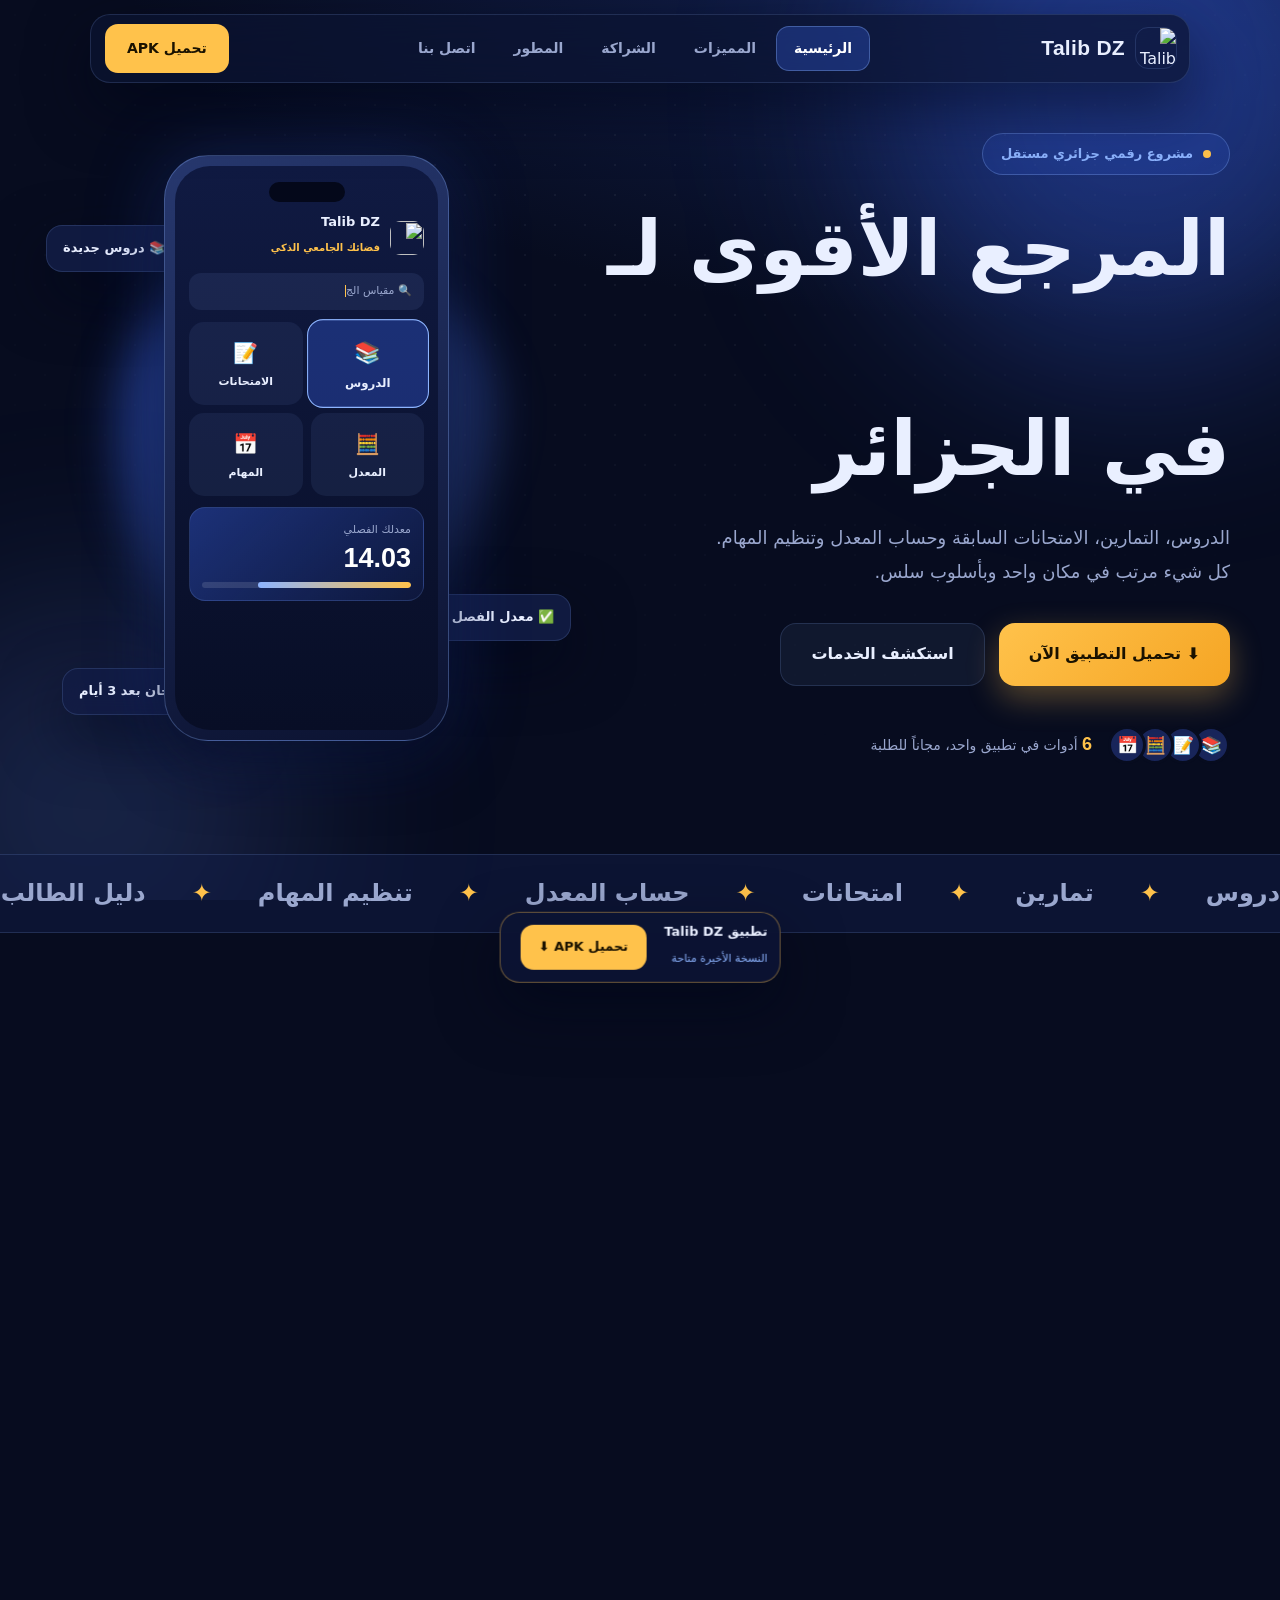
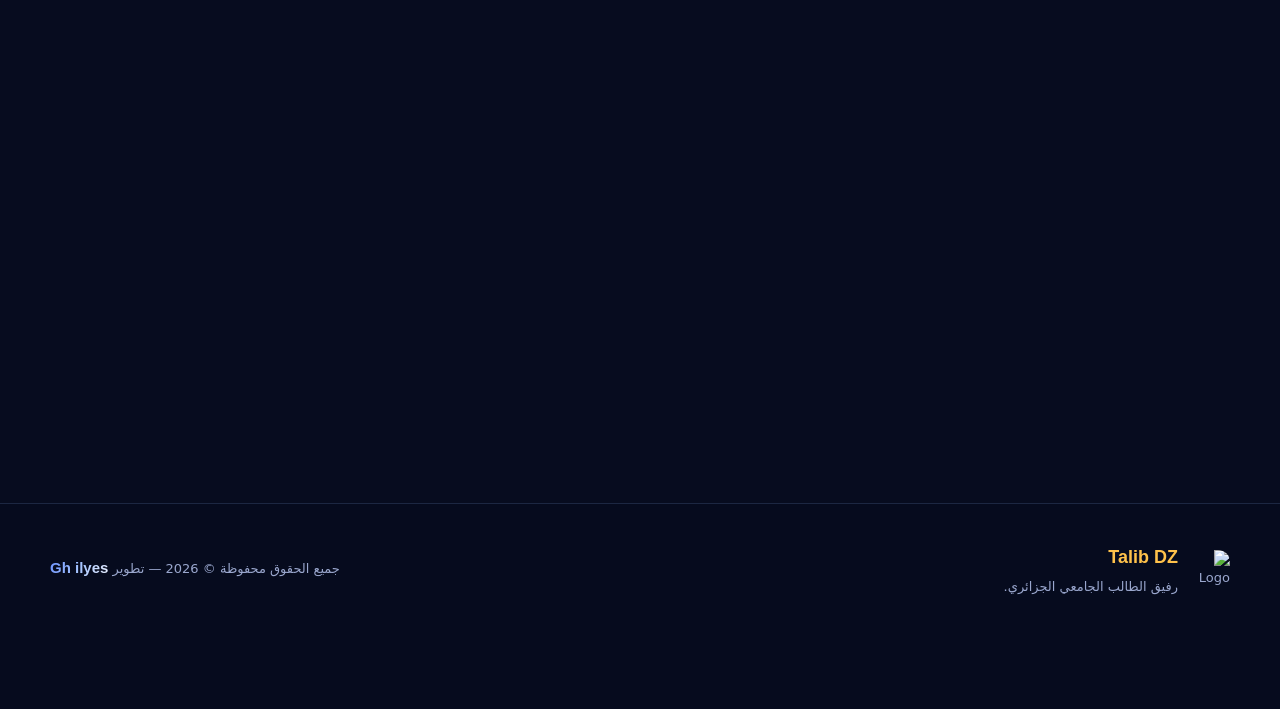
==== commit 1e5a384b: "Add files via upload" ====
--- a/index.html
+++ b/index.html
@@ -1,1734 +1,205 @@
-
-<!DOCTYPE html>
-<html lang="ar" dir="rtl">
-<head>
-  <meta charset="UTF-8">
-  <meta name="viewport" content="width=device-width, initial-scale=1.0">
-
-  <meta name="theme-color" content="#080D18">
-  <meta name="description" content="Talib DZ - منصة رقمية جزائرية تهدف إلى مساعدة الطلبة الجامعيين عبر الدروس والتمارين والامتحانات وأدوات التنظيم. مشروع مستقل من تطوير Gh Ilyes.">
-  <meta name="author" content="Gh Ilyes">
-
-  <title>Talib DZ | منصة الطالب الجزائري</title>
-
-  <link rel="preconnect" href="https://fonts.googleapis.com">
-  <link rel="preconnect" href="https://fonts.gstatic.com" crossorigin>
-  <link href="https://fonts.googleapis.com/css2?family=Tajawal:wght@400;500;600;700;800;900&display=swap" rel="stylesheet">
-
-  <style>
-    :root {
-      --bg: #080D18;
-      --bg-soft: #0D1424;
-      --card: #111B2D;
-      --card-light: #152138;
-      --gold: #E7BD68;
-      --gold-light: #F5D995;
-      --gold-dark: #B78A36;
-      --white: #F7F8FC;
-      --muted: #A5B0C3;
-      --border: rgba(231, 189, 104, 0.17);
-      --green: #35C991;
-      --radius: 22px;
-      --container: 1160px;
-    }
-
-    * {
-      box-sizing: border-box;
-      margin: 0;
-      padding: 0;
-    }
-
-    html {
-      scroll-behavior: smooth;
-      scroll-padding-top: 90px;
-    }
-
-    body {
-      background: var(--bg);
-      color: var(--white);
-      font-family: "Tajawal", sans-serif;
-      line-height: 1.8;
-      overflow-x: hidden;
-    }
-
-    body::before {
-      content: "";
-      position: fixed;
-      inset: 0;
-      pointer-events: none;
-      z-index: -1;
-      background:
-        radial-gradient(ellipse at 80% 10%, rgba(231,189,104,.075), transparent 35%),
-        radial-gradient(ellipse at 10% 60%, rgba(45,82,142,.10), transparent 35%);
-    }
-
-    a {
-      color: inherit;
-      text-decoration: none;
-    }
-
-    button, a {
-      -webkit-tap-highlight-color: transparent;
-    }
-
-    button {
-      font: inherit;
-    }
-
-    .container {
-      width: min(var(--container), calc(100% - 40px));
-      margin-inline: auto;
-    }
-
-    .section {
-      padding: 95px 0;
-    }
-
-    .section-heading {
-      max-width: 730px;
-      margin: 0 auto 48px;
-      text-align: center;
-    }
-
-    .eyebrow {
-      display: inline-flex;
-      align-items: center;
-      gap: 9px;
-      color: var(--gold);
-      font-weight: 800;
-      font-size: 14px;
-      margin-bottom: 15px;
-    }
-
-    .eyebrow::before {
-      content: "";
-      width: 24px;
-      height: 2px;
-      background: var(--gold);
-      border-radius: 10px;
-    }
-
-    .section-heading h2 {
-      font-size: clamp(28px, 4vw, 42px);
-      line-height: 1.4;
-      font-weight: 900;
-      margin-bottom: 14px;
-    }
-
-    .section-heading p {
-      color: var(--muted);
-      font-size: 17px;
-    }
-
-    .gold-text {
-      color: var(--gold);
-    }
-
-    /* Navigation */
-
-    .navbar {
-      position: sticky;
-      top: 0;
-      z-index: 100;
-      background: rgba(8, 13, 24, .88);
-      border-bottom: 1px solid rgba(255,255,255,.06);
-      backdrop-filter: blur(18px);
-      -webkit-backdrop-filter: blur(18px);
-    }
-
-    .nav-inner {
-      min-height: 78px;
-      display: flex;
-      align-items: center;
-      justify-content: space-between;
-      gap: 25px;
-    }
-
-    .brand {
-      display: inline-flex;
-      align-items: center;
-      gap: 12px;
-      flex-shrink: 0;
-    }
-
-    .brand-mark {
-      width: 45px;
-      height: 45px;
-      display: grid;
-      place-items: center;
-      border-radius: 14px;
-      color: #101522;
-      background: linear-gradient(145deg, var(--gold-light), var(--gold-dark));
-      font-weight: 900;
-      font-size: 24px;
-      box-shadow: 0 5px 22px rgba(231,189,104,.13);
-    }
-
-    .brand-name {
-      font-weight: 900;
-      font-size: 21px;
-      line-height: 1.25;
-    }
-
-    .brand-subtitle {
-      color: var(--muted);
-      font-size: 11px;
-      font-weight: 500;
-    }
-
-    .nav-links {
-      display: flex;
-      align-items: center;
-      gap: 26px;
-    }
-
-    .nav-links a {
-      color: #C3CBDA;
-      font-size: 14px;
-      font-weight: 600;
-      transition: color .2s;
-    }
-
-    .nav-links a:hover {
-      color: var(--gold);
-    }
-
-    .nav-cta {
-      display: inline-flex;
-      align-items: center;
-      justify-content: center;
-      padding: 11px 19px;
-      border-radius: 12px;
-      background: var(--gold);
-      color: #111522;
-      font-size: 14px;
-      font-weight: 900;
-      transition: transform .2s, background .2s;
-    }
-
-    .nav-cta:hover {
-      background: var(--gold-light);
-      transform: translateY(-2px);
-    }
-
-    /* Hero */
-
-    .hero {
-      padding: 85px 0 90px;
-      position: relative;
-    }
-
-    .hero-grid {
-      display: grid;
-      grid-template-columns: 1.15fr .85fr;
-      align-items: center;
-      gap: 65px;
-    }
-
-    .hero-badge {
-      display: inline-flex;
-      align-items: center;
-      gap: 9px;
-      padding: 8px 14px;
-      border: 1px solid var(--border);
-      border-radius: 50px;
-      color: var(--gold-light);
-      background: rgba(231,189,104,.055);
-      font-size: 13px;
-      font-weight: 700;
-      margin-bottom: 25px;
-    }
-
-    .status-dot {
-      width: 8px;
-      height: 8px;
-      border-radius: 50%;
-      background: var(--green);
-      box-shadow: 0 0 12px rgba(53,201,145,.5);
-    }
-
-    .hero h1 {
-      font-size: clamp(39px, 5.3vw, 65px);
-      font-weight: 900;
-      line-height: 1.3;
-      letter-spacing: -.7px;
-      margin-bottom: 22px;
-    }
-
-    .hero h1 .line-two {
-      display: block;
-      color: var(--gold);
-    }
-
-    .hero-description {
-      max-width: 600px;
-      color: #B4BED0;
-      font-size: 18px;
-      line-height: 2;
-      margin-bottom: 30px;
-    }
-
-    .hero-actions {
-      display: flex;
-      flex-wrap: wrap;
-      gap: 13px;
-      align-items: center;
-    }
-
-    .btn {
-      display: inline-flex;
-      align-items: center;
-      justify-content: center;
-      gap: 11px;
-      min-height: 53px;
-      padding: 13px 24px;
-      border: 1px solid transparent;
-      border-radius: 13px;
-      font-size: 15px;
-      font-weight: 900;
-      transition: transform .2s, background .2s, border-color .2s;
-      cursor: pointer;
-    }
-
-    .btn:hover {
-      transform: translateY(-3px);
-    }
-
-    .btn-primary {
-      color: #111522;
-      background: linear-gradient(135deg, var(--gold-light), var(--gold-dark));
-      box-shadow: 0 8px 28px rgba(183,138,54,.16);
-    }
-
-    .btn-primary:hover {
-      background: linear-gradient(135deg, #FFE5A5, var(--gold));
-    }
-
-    .btn-secondary {
-      color: var(--white);
-      background: rgba(255,255,255,.025);
-      border-color: rgba(255,255,255,.13);
-    }
-
-    .btn-secondary:hover {
-      border-color: var(--gold);
-    }
-
-    .hero-note {
-      margin-top: 20px;
-      color: #7F8BA1;
-      font-size: 13px;
-    }
-
-    /* CSS phone mockup */
-
-    .hero-visual {
-      position: relative;
-      min-height: 475px;
-      display: grid;
-      place-items: center;
-    }
-
-    .visual-glow {
-      position: absolute;
-      width: 300px;
-      height: 300px;
-      background: rgba(231,189,104,.10);
-      filter: blur(85px);
-      border-radius: 50%;
-    }
-
-    .phone {
-      position: relative;
-      width: 248px;
-      min-height: 450px;
-      border: 7px solid #30394A;
-      border-radius: 35px;
-      padding: 19px 13px;
-      background: linear-gradient(160deg, #152138, #090E19);
-      box-shadow: 0 30px 80px rgba(0,0,0,.42);
-      transform: rotate(-4deg);
-    }
-
-    .phone::before {
-      content: "";
-      position: absolute;
-      top: 8px;
-      left: 50%;
-      transform: translateX(-50%);
-      width: 65px;
-      height: 13px;
-      border-radius: 20px;
-      background: #30394A;
-    }
-
-    .phone-header {
-      display: flex;
-      align-items: center;
-      justify-content: space-between;
-      margin-top: 13px;
-      margin-bottom: 23px;
-    }
-
-    .phone-logo {
-      display: flex;
-      align-items: center;
-      gap: 8px;
-      font-weight: 900;
-      font-size: 14px;
-    }
-
-    .phone-logo-icon {
-      width: 30px;
-      height: 30px;
-      display: grid;
-      place-items: center;
-      background: var(--gold);
-      color: #101522;
-      border-radius: 9px;
-    }
-
-    .phone-small {
-      color: var(--muted);
-      font-size: 10px;
-    }
-
-    .phone-welcome {
-      color: var(--gold);
-      font-size: 11px;
-      margin-bottom: 3px;
-    }
-
-    .phone-title {
-      font-size: 20px;
-      font-weight: 900;
-      margin-bottom: 13px;
-    }
-
-    .phone-search {
-      padding: 11px;
-      background: rgba(255,255,255,.05);
-      border: 1px solid rgba(255,255,255,.06);
-      border-radius: 10px;
-      color: #8290A7;
-      font-size: 10px;
-      margin-bottom: 17px;
-    }
-
-    .phone-label {
-      font-size: 12px;
-      font-weight: 800;
-      margin-bottom: 10px;
-    }
-
-    .phone-features {
-      display: grid;
-      grid-template-columns: 1fr 1fr;
-      gap: 9px;
-    }
-
-    .phone-feature {
-      padding: 12px 8px;
-      min-height: 87px;
-      border: 1px solid rgba(255,255,255,.06);
-      border-radius: 12px;
-      background: rgba(255,255,255,.025);
-    }
-
-    .phone-feature-icon {
-      font-size: 20px;
-      margin-bottom: 5px;
-    }
-
-    .phone-feature strong {
-      display: block;
-      font-size: 11px;
-    }
-
-    .phone-feature small {
-      color: #8895AA;
-      font-size: 9px;
-    }
-
-    .phone-bottom {
-      margin-top: 16px;
-      display: flex;
-      justify-content: space-around;
-      padding: 11px 3px;
-      background: rgba(231,189,104,.08);
-      border-radius: 11px;
-      color: var(--gold);
-      font-size: 10px;
-    }
-
-    .floating-card {
-      position: absolute;
-      z-index: 2;
-      display: flex;
-      align-items: center;
-      gap: 11px;
-      padding: 13px 16px;
-      border: 1px solid var(--border);
-      border-radius: 15px;
-      background: rgba(17,27,45,.94);
-      box-shadow: 0 14px 35px rgba(0,0,0,.25);
-      backdrop-filter: blur(12px);
-    }
-
-    .floating-card.one {
-      right: -8px;
-      top: 70px;
-    }
-
-    .floating-card.two {
-      left: -12px;
-      bottom: 65px;
-    }
-
-    .floating-icon {
-      width: 38px;
-      height: 38px;
-      display: grid;
-      place-items: center;
-      background: rgba(231,189,104,.12);
-      border-radius: 11px;
-      font-size: 19px;
-    }
-
-    .floating-card strong {
-      display: block;
-      font-size: 12px;
-    }
-
-    .floating-card small {
-      color: var(--muted);
-      font-size: 10px;
-    }
-
-    /* General highlights */
-
-    .highlights {
-      border-top: 1px solid rgba(255,255,255,.06);
-      border-bottom: 1px solid rgba(255,255,255,.06);
-      background: rgba(255,255,255,.015);
-    }
-
-    .highlights-grid {
-      display: grid;
-      grid-template-columns: repeat(3, 1fr);
-      gap: 25px;
-      padding: 27px 0;
-    }
-
-    .highlight {
-      text-align: center;
-      padding: 8px;
-    }
-
-    .highlight strong {
-      display: block;
-      color: var(--gold);
-      font-size: 17px;
-      font-weight: 900;
-    }
-
-    .highlight span {
-      display: block;
-      color: var(--muted);
-      font-size: 13px;
-      margin-top: 3px;
-    }
-
-    /* Features */
-
-    .features-grid {
-      display: grid;
-      grid-template-columns: repeat(3, 1fr);
-      gap: 19px;
-    }
-
-    .feature-card {
-      padding: 28px 24px;
-      border: 1px solid rgba(255,255,255,.075);
-      border-radius: var(--radius);
-      background: linear-gradient(145deg, rgba(21,33,56,.78), rgba(13,20,36,.82));
-      transition: transform .25s, border-color .25s;
-    }
-
-    .feature-card:hover {
-      transform: translateY(-5px);
-      border-color: rgba(231,189,104,.38);
-    }
-
-    .feature-icon {
-      width: 53px;
-      height: 53px;
-      display: grid;
-      place-items: center;
-      border-radius: 16px;
-      background: rgba(231,189,104,.10);
-      font-size: 24px;
-      margin-bottom: 20px;
-    }
-
-    .feature-card h3 {
-      font-size: 19px;
-      font-weight: 900;
-      margin-bottom: 9px;
-    }
-
-    .feature-card p {
-      color: var(--muted);
-      font-size: 14px;
-      line-height: 1.95;
-    }
-
-    /* Partnership */
-
-    .partnership {
-      position: relative;
-      overflow: hidden;
-      background:
-        radial-gradient(ellipse at 0% 100%, rgba(231,189,104,.09), transparent 42%),
-        linear-gradient(145deg, #10192B, #0B1120);
-      border-top: 1px solid rgba(231,189,104,.15);
-      border-bottom: 1px solid rgba(231,189,104,.15);
-    }
-
-    .partnership-layout {
-      display: grid;
-      grid-template-columns: 1.08fr .92fr;
-      align-items: center;
-      gap: 55px;
-    }
-
-    .partnership-content h2 {
-      font-size: clamp(30px, 4vw, 44px);
-      font-weight: 900;
-      line-height: 1.45;
-      margin-bottom: 20px;
-    }
-
-    .partnership-content > p {
-      color: #B3BED0;
-      font-size: 16px;
-      line-height: 2;
-      margin-bottom: 23px;
-    }
-
-    .partnership-list {
-      display: grid;
-      gap: 13px;
-      margin-bottom: 29px;
-    }
-
-    .partnership-list li {
-      list-style: none;
-      display: flex;
-      gap: 12px;
-      align-items: flex-start;
-      color: #D8DFEA;
-      font-size: 15px;
-    }
-
-    .check-icon {
-      flex-shrink: 0;
-      width: 23px;
-      height: 23px;
-      display: grid;
-      place-items: center;
-      color: var(--gold);
-      border: 1px solid rgba(231,189,104,.35);
-      border-radius: 50%;
-      font-size: 12px;
-      margin-top: 3px;
-    }
-
-    .partnership-panel {
-      padding: 32px;
-      border: 1px solid rgba(231,189,104,.25);
-      border-radius: 24px;
-      background: rgba(8,13,24,.52);
-    }
-
-    .partnership-panel .panel-symbol {
-      width: 59px;
-      height: 59px;
-      display: grid;
-      place-items: center;
-      border-radius: 17px;
-      background: rgba(231,189,104,.12);
-      color: var(--gold);
-      font-size: 27px;
-      margin-bottom: 22px;
-    }
-
-    .partnership-panel h3 {
-      font-size: 23px;
-      font-weight: 900;
-      margin-bottom: 12px;
-    }
-
-    .partnership-panel p {
-      color: var(--muted);
-      font-size: 14px;
-      line-height: 2;
-      margin-bottom: 23px;
-    }
-
-    .panel-divider {
-      height: 1px;
-      background: rgba(255,255,255,.09);
-      margin: 23px 0;
-    }
-
-    .panel-owner {
-      display: flex;
-      align-items: center;
-      gap: 13px;
-    }
-
-    .owner-avatar {
-      width: 47px;
-      height: 47px;
-      display: grid;
-      place-items: center;
-      flex-shrink: 0;
-      border-radius: 14px;
-      color: #111522;
-      background: linear-gradient(135deg, var(--gold-light), var(--gold-dark));
-      font-size: 19px;
-      font-weight: 900;
-    }
-
-    .panel-owner strong {
-      display: block;
-      color: var(--gold);
-      font-size: 17px;
-    }
-
-    .panel-owner small {
-      color: var(--muted);
-      font-size: 12px;
-    }
-
-    /* About the founder */
-
-    .founder-card {
-      display: grid;
-      grid-template-columns: auto 1fr;
-      gap: 25px;
-      align-items: center;
-      padding: 35px;
-      border: 1px solid var(--border);
-      border-radius: 24px;
-      background: linear-gradient(125deg, rgba(21,33,56,.8), rgba(11,17,32,.8));
-    }
-
-    .founder-avatar {
-      width: 100px;
-      height: 100px;
-      display: grid;
-      place-items: center;
-      border-radius: 26px;
-      color: #111522;
-      background: linear-gradient(145deg, var(--gold-light), var(--gold-dark));
-      font-size: 30px;
-      font-weight: 900;
-      box-shadow: 0 10px 30px rgba(231,189,104,.10);
-    }
-
-    .founder-role {
-      color: var(--gold);
-      font-size: 13px;
-      font-weight: 800;
-      margin-bottom: 4px;
-    }
-
-    .founder-info h3 {
-      font-size: 27px;
-      font-weight: 900;
-      margin-bottom: 7px;
-    }
-
-    .founder-info p {
-      color: var(--muted);
-      font-size: 15px;
-      line-height: 1.95;
-      margin-bottom: 17px;
-    }
-
-    .founder-links {
-      display: flex;
-      flex-wrap: wrap;
-      gap: 10px;
-    }
-
-    .small-link {
-      display: inline-flex;
-      align-items: center;
-      gap: 8px;
-      padding: 9px 13px;
-      border: 1px solid rgba(255,255,255,.10);
-      border-radius: 10px;
-      color: #D9E0EC;
-      font-size: 12px;
-      transition: border-color .2s, color .2s;
-    }
-
-    .small-link:hover {
-      border-color: var(--gold);
-      color: var(--gold);
-    }
-
-    /* Contact */
-
-    .contact-section {
-      padding-top: 30px;
-    }
-
-    .contact-card {
-      position: relative;
-      overflow: hidden;
-      padding: 55px 30px;
-      text-align: center;
-      border: 1px solid rgba(231,189,104,.25);
-      border-radius: 27px;
-      background:
-        radial-gradient(ellipse at 50% 0%, rgba(231,189,104,.10), transparent 55%),
-        linear-gradient(145deg, #111B2D, #0B1120);
-    }
-
-    .contact-card h2 {
-      max-width: 760px;
-      margin: 0 auto 15px;
-      font-size: clamp(27px, 4vw, 39px);
-      font-weight: 900;
-      line-height: 1.5;
-    }
-
-    .contact-card > p {
-      max-width: 670px;
-      margin: 0 auto 27px;
-      color: var(--muted);
-      font-size: 16px;
-      line-height: 2;
-    }
-
-    .email-address {
-      display: inline-flex;
-      flex-wrap: wrap;
-      align-items: center;
-      justify-content: center;
-      gap: 10px;
-      color: var(--gold-light);
-      font-size: clamp(15px, 2.5vw, 19px);
-      font-weight: 700;
-      direction: ltr;
-      overflow-wrap: anywhere;
-      margin-bottom: 25px;
-    }
-
-    .email-address:hover {
-      color: white;
-    }
-
-    .contact-actions {
-      display: flex;
-      flex-wrap: wrap;
-      align-items: center;
-      justify-content: center;
-      gap: 12px;
-    }
-
-    .contact-note {
-      margin-top: 20px;
-      color: #7F8BA1;
-      font-size: 12px;
-    }
-
-    /* Footer */
-
-    .footer {
-      border-top: 1px solid rgba(255,255,255,.07);
-      padding: 34px 0 90px;
-    }
-
-    .footer-main {
-      display: flex;
-      justify-content: space-between;
-      align-items: center;
-      gap: 22px;
-      flex-wrap: wrap;
-    }
-
-    .footer-description {
-      color: #8793A9;
-      font-size: 12px;
-      margin-top: 8px;
-      max-width: 390px;
-    }
-
-    .footer-links {
-      display: flex;
-      flex-wrap: wrap;
-      gap: 19px;
-    }
-
-    .footer-links a {
-      color: #A5B0C3;
-      font-size: 13px;
-      transition: color .2s;
-    }
-
-    .footer-links a:hover {
-      color: var(--gold);
-    }
-
-    .footer-bottom {
-      display: flex;
-      justify-content: space-between;
-      align-items: center;
-      gap: 15px;
-      flex-wrap: wrap;
-      border-top: 1px solid rgba(255,255,255,.06);
-      margin-top: 25px;
-      padding-top: 20px;
-      color: #7D899F;
-      font-size: 12px;
-    }
-
-    .footer-bottom strong {
-      color: var(--gold);
-    }
-
-    /* Sticky download button */
-
-    .download-dock {
-      position: fixed;
-      z-index: 90;
-      bottom: 15px;
-      left: 50%;
-      transform: translateX(-50%);
-      width: max-content;
-      max-width: calc(100% - 24px);
-      display: flex;
-      align-items: center;
-      gap: 14px;
-      padding: 9px 10px 9px 17px;
-      border: 1px solid rgba(231,189,104,.24);
-      border-radius: 17px;
-      background: rgba(13,20,36,.94);
-      box-shadow: 0 10px 45px rgba(0,0,0,.42);
-      backdrop-filter: blur(16px);
-      -webkit-backdrop-filter: blur(16px);
-    }
-
-    .dock-text {
-      font-size: 12px;
-      line-height: 1.4;
-    }
-
-    .dock-text strong {
-      display: block;
-      color: var(--white);
-      font-size: 13px;
-    }
-
-    .dock-text span {
-      color: var(--muted);
-      font-size: 11px;
-    }
-
-    .dock-button {
-      display: inline-flex;
-      align-items: center;
-      justify-content: center;
-      gap: 7px;
-      flex-shrink: 0;
-      padding: 11px 15px;
-      border-radius: 11px;
-      background: var(--gold);
-      color: #101522;
-      font-size: 12px;
-      font-weight: 900;
-      transition: background .2s;
-    }
-
-    .dock-button:hover {
-      background: var(--gold-light);
-    }
-
-    /* Responsive */
-
-    @media (max-width: 950px) {
-      .nav-links {
-        gap: 14px;
-      }
-
-      .nav-links a {
-        font-size: 12px;
-      }
-
-      .hero-grid {
-        gap: 25px;
-      }
-
-      .partnership-layout {
-        gap: 30px;
-      }
-
-      .features-grid {
-        grid-template-columns: repeat(2, 1fr);
-      }
-    }
-
-    @media (max-width: 760px) {
-      .container {
-        width: min(100% - 30px, var(--container));
-      }
-
-      .nav-inner {
-        min-height: 70px;
-      }
-
-      .nav-links {
-        display: none;
-      }
-
-      .nav-cta {
-        padding: 10px 13px;
-        font-size: 12px;
-      }
-
-      .hero {
-        padding: 60px 0 50px;
-      }
-
-      .hero-grid {
-        grid-template-columns: 1fr;
-        gap: 15px;
-      }
-
-      .hero-content {
-        text-align: center;
-      }
-
-      .hero-description {
-        margin-inline: auto;
-        font-size: 16px;
-      }
-
-      .hero-actions {
-        justify-content: center;
-      }
-
-      .hero-note {
-        text-align: center;
-      }
-
-      .hero-visual {
-        min-height: 440px;
-        margin-top: 5px;
-      }
-
-      .phone {
-        transform: rotate(-2deg) scale(.92);
-      }
-
-      .floating-card.one {
-        right: 0;
-        top: 60px;
-      }
-
-      .floating-card.two {
-        left: 0;
-        bottom: 40px;
-      }
-
-      .section {
-        padding: 68px 0;
-      }
-
-      .section-heading {
-        margin-bottom: 32px;
-      }
-
-      .highlights-grid {
-        gap: 5px;
-      }
-
-      .highlight strong {
-        font-size: 14px;
-      }
-
-      .highlight span {
-        font-size: 11px;
-      }
-
-      .features-grid {
-        grid-template-columns: 1fr;
-        gap: 13px;
-      }
-
-      .feature-card {
-        padding: 23px;
-      }
-
-      .partnership-layout {
-        grid-template-columns: 1fr;
-        gap: 30px;
-      }
-
-      .partnership-content {
-        text-align: center;
-      }
-
-      .partnership-list {
-        text-align: right;
-      }
-
-      .partnership-content .btn {
-        width: 100%;
-      }
-
-      .partnership-panel {
-        padding: 25px;
-      }
-
-      .founder-card {
-        grid-template-columns: 1fr;
-        text-align: center;
-        justify-items: center;
-        padding: 28px 20px;
-      }
-
-      .founder-links {
-        justify-content: center;
-      }
-
-      .contact-card {
-        padding: 40px 20px;
-      }
-
-      .contact-actions {
-        flex-direction: column;
-      }
-
-      .contact-actions .btn {
-        width: 100%;
-      }
-
-      .footer-main,
-      .footer-bottom {
-        flex-direction: column;
-        text-align: center;
-        justify-content: center;
-      }
-
-      .footer-links {
-        justify-content: center;
-      }
-    }
-
-    @media (max-width: 380px) {
-      .brand-name {
-        font-size: 18px;
-      }
-
-      .brand-mark {
-        width: 39px;
-        height: 39px;
-      }
-
-      .hero h1 {
-        font-size: 36px;
-      }
-
-      .hero-actions .btn {
-        width: 100%;
-      }
-
-      .floating-card {
-        padding: 10px;
-      }
-
-      .floating-card.one {
-        right: -3px;
-      }
-
-      .floating-card.two {
-        left: -3px;
-      }
-
-      .dock-text {
-        display: none;
-      }
-
-      .download-dock {
-        width: auto;
-      }
-    }
-
-    @media (prefers-reduced-motion: reduce) {
-      html {
-        scroll-behavior: auto;
-      }
-
-      *, *::before, *::after {
-        transition-duration: .01ms !important;
-      }
-    }
-  </style>
-</head>
-
-<body>
-
-  <!-- Navigation -->
-  <header class="navbar">
-    <div class="container nav-inner">
-
-      <a class="brand" href="#home" aria-label="Talib DZ الصفحة الرئيسية">
-        <span class="brand-mark">ط</span>
-        <span>
-          <span class="brand-name">Talib DZ</span>
-          <span class="brand-subtitle" style="display:block;">منصة الطالب الجزائري</span>
-        </span>
-      </a>
-
-      <nav class="nav-links" aria-label="القائمة الرئيسية">
-        <a href="#home">الرئيسية</a>
-        <a href="#features">المميزات</a>
-        <a href="#partnership">الشراكة</a>
-        <a href="#founder">صاحب المشروع</a>
-        <a href="#contact">تواصل معنا</a>
-      </nav>
-
-      <a class="nav-cta" href="#download">تحميل التطبيق ↓</a>
-
-    </div>
-  </header>
-
-  <main>
-
-    <!-- Hero -->
-    <section class="hero" id="home">
-      <div class="container hero-grid">
-
-        <div class="hero-content">
-
-          <div class="hero-badge">
-            <span class="status-dot"></span>
-            مشروع رقمي جزائري مستقل
-          </div>
-
-          <h1>
-            كل ما يحتاجه
-            <span class="line-two">الطالب الجزائري</span>
-            في مكان واحد
-          </h1>
-
-          <p class="hero-description">
-            Talib DZ منصة رقمية تهدف إلى تسهيل الحياة الجامعية،
-            من الوصول إلى الدروس والامتحانات والتمارين،
-            إلى تنظيم الوقت ومتابعة المسار الدراسي باستخدام أدوات عملية.
-          </p>
-
-          <div class="hero-actions" id="download">
-
-            <a
-              class="btn btn-primary"
-              href="https://github.com/ilyeshabib2000-max/ilyes-gh/releases/download/1.2/Talib.DZ.apk"
-              target="_blank"
-              rel="noopener noreferrer"
-            >
-              <span>تحميل التطبيق</span>
-              <span aria-hidden="true">↓</span>
-            </a>
-
-            <a class="btn btn-secondary" href="#features">
-              اكتشف المميزات
-              <span aria-hidden="true">←</span>
-            </a>
-
-          </div>
-
-          <p class="hero-note">
-            طوّره شاب جزائري بهدف تقديم تجربة جامعية أكثر تنظيمًا وسهولة.
-          </p>
-
-        </div>
-
-        <!-- Decorative app preview -->
-        <div class="hero-visual" aria-label="معاينة تصميم تطبيق Talib DZ">
-
-          <div class="visual-glow"></div>
-
-          <div class="floating-card one">
-            <div class="floating-icon">📚</div>
-            <div>
-              <strong>موارد دراسية</strong>
-              <small>دروس وتمارين وامتحانات</small>
-            </div>
-          </div>
-
-          <div class="phone">
-
-            <div class="phone-header">
-              <div class="phone-logo">
-                <span class="phone-logo-icon">ط</span>
-                <span>Talib DZ</span>
-              </div>
-              <span class="phone-small">الطالب أولًا</span>
-            </div>
-
-            <div class="phone-welcome">مرحبًا بك في</div>
-            <div class="phone-title">فضائك الجامعي</div>
-
-            <div class="phone-search">
-              🔎 ابحث عن الدروس والموارد...
-            </div>
-
-            <div class="phone-label">ماذا تحتاج اليوم؟</div>
-
-            <div class="phone-features">
-              <div class="phone-feature">
-                <div class="phone-feature-icon">📚</div>
-                <strong>الدروس</strong>
-                <small>موارد للمراجعة</small>
-              </div>
-
-              <div class="phone-feature">
-                <div class="phone-feature-icon">📝</div>
-                <strong>الامتحانات</strong>
-                <small>تدرّب واستعد</small>
-              </div>
-
-              <div class="phone-feature">
-                <div class="phone-feature-icon">📅</div>
-                <strong>التنظيم</strong>
-                <small>مهام ومواعيد</small>
-              </div>
-
-              <div class="phone-feature">
-                <div class="phone-feature-icon">🧮</div>
-                <strong>المعدل</strong>
-                <small>حساب النتائج</small>
-              </div>
-            </div>
-
-            <div class="phone-bottom">
-              <span>الرئيسية</span>
-              <span>الموارد</span>
-              <span>التنظيم</span>
-              <span>أدواتي</span>
-            </div>
-
-          </div>
-
-          <div class="floating-card two">
-            <div class="floating-icon">🇩🇿</div>
-            <div>
-              <strong>من الطالب الجزائري</strong>
-              <small>للطلاب في الجزائر</small>
-            </div>
-          </div>
-
-        </div>
-
-      </div>
-    </section>
-
-    <!-- Highlights -->
-    <section class="highlights" aria-label="أهداف المنصة">
-      <div class="container highlights-grid">
-
-        <div class="highlight">
-          <strong>التعلّم</strong>
-          <span>موارد تساعدك على المراجعة</span>
-        </div>
-
-        <div class="highlight">
-          <strong>التنظيم</strong>
-          <span>أدوات لتسيير الحياة الجامعية</span>
-        </div>
-
-        <div class="highlight">
-          <strong>الابتكار</strong>
-          <span>حلول رقمية تخدم الطالب</span>
-        </div>
-
-      </div>
-    </section>
-
-    <!-- Features -->
-    <section class="section" id="features">
-      <div class="container">
-
-        <div class="section-heading">
-          <span class="eyebrow">ماذا يقدم Talib DZ؟</span>
-          <h2>أدوات جامعية في <span class="gold-text">تجربة واحدة</span></h2>
-          <p>
-            مجموعة من الموارد والأدوات التي تساعد الطالب على الوصول إلى
-            المعلومات وتنظيم وقته ومتابعة دراسته.
-          </p>
-        </div>
-
-        <div class="features-grid">
-
-          <article class="feature-card">
-            <div class="feature-icon">📚</div>
-            <h3>مكتبة دراسية</h3>
-            <p>
-              الوصول إلى الدروس والملفات والموارد التعليمية
-              المرتبطة بالتخصصات الجامعية المتاحة في المنصة.
-            </p>
-          </article>
-
-          <article class="feature-card">
-            <div class="feature-icon">📝</div>
-            <h3>بنك الامتحانات والتمارين</h3>
-            <p>
-              مساحة للمراجعة والتدرب باستخدام التمارين
-              والمواضيع المتاحة للتحضير للدراسة والامتحانات.
-            </p>
-          </article>
-
-          <article class="feature-card">
-            <div class="feature-icon">🧮</div>
-            <h3>حساب المعدل</h3>
-            <p>
-              أدوات تساعد الطالب على حساب معدلاته ومتابعة
-              نتائجه الدراسية بطريقة عملية.
-            </p>
-          </article>
-
-          <article class="feature-card">
-            <div class="feature-icon">📅</div>
-            <h3>تنظيم الوقت والمهام</h3>
-            <p>
-              تنظيم المهام والمواعيد والتذكيرات حتى يتمكن
-              الطالب من متابعة التزاماته الدراسية.
-            </p>
-          </article>
-
-          <article class="feature-card">
-            <div class="feature-icon">🤖</div>
-            <h3>أدوات ومساعدة ذكية</h3>
-            <p>
-              تجربة تهدف إلى الاستفادة من الأدوات الرقمية
-              والذكاء الاصطناعي في دعم التعلّم عند توفر الخدمة.
-            </p>
-          </article>
-
-          <article class="feature-card">
-            <div class="feature-icon">🎓</div>
-            <h3>موارد الحياة الجامعية</h3>
-            <p>
-              محتوى وإرشادات ومعلومات تساعد الطالب على
-              اكتشاف الموارد والخدمات التي يحتاجها خلال مساره الجامعي.
-            </p>
-          </article>
-
-        </div>
-
-      </div>
-    </section>
-
-    <!-- Partnership -->
-    <section class="section partnership" id="partnership">
-      <div class="container partnership-layout">
-
-        <div class="partnership-content">
-
-          <span class="eyebrow">دعوة للتعاون والشراكة</span>
-
-          <h2>
-            مشروع جزائري بطموح أكبر،
-            <span class="gold-text">وفرصة لشراكة حقيقية</span>
-          </h2>
-
-          <p>
-            Talib DZ مشروع رقمي مستقل انطلق بمبادرة فردية لتقديم
-            خدمات وأدوات تساعد الطالب الجزائري. واليوم، نطمح إلى
-            تطويره وتوسيع أثره من خلال التعاون مع شركة جزائرية
-            تؤمن بالابتكار الرقمي والتعليم وبقدرات الشباب الجزائري.
-          </p>
-
-          <ul class="partnership-list">
-            <li>
-              <span class="check-icon">✓</span>
-              <span>بحث فرص شراكة وتعاون مع المؤسسات والشركات الجزائرية.</span>
-            </li>
-
-            <li>
-              <span class="check-icon">✓</span>
-              <span>تطوير المنصة وتحسين الخدمات الرقمية الموجهة للطلبة.</span>
-            </li>
-
-            <li>
-              <span class="check-icon">✓</span>
-              <span>دراسة فرص الدعم التقني والتسويقي وتبادل الخبرات.</span>
-            </li>
-
-            <li>
-              <span class="check-icon">✓</span>
-              <span>تحديد إطار واضح يحفظ حقوق صاحب المشروع ويبيّن أدوار الشركاء.</span>
-            </li>
-          </ul>
-
-          <a
-            class="btn btn-primary"
-            href="mailto:ilyeshabib2000@gmail.com?subject=Talib%20DZ%20-%20Proposition%20de%20partenariat"
-          >
-            ناقش معنا فرصة الشراكة
-            <span aria-hidden="true">←</span>
-          </a>
-
-        </div>
-
-        <aside class="partnership-panel">
-
-          <div class="panel-symbol">🤝</div>
-
-          <h3>لنبنِ شيئًا مفيدًا للطالب الجزائري</h3>
-
-          <p>
-            إذا كانت مؤسستكم مهتمة بالتعليم أو التكنولوجيا أو الابتكار
-            الرقمي، يسعدنا استقبال مقترحات التعاون ومناقشة رؤية
-            مستقبلية لتطوير Talib DZ.
-          </p>
-
-          <a
-            class="btn btn-secondary"
-            style="width:100%;"
-            href="mailto:ilyeshabib2000@gmail.com?subject=Talib%20DZ%20-%20Partnership"
-          >
-            مراسلة صاحب المشروع
-          </a>
-
-          <div class="panel-divider"></div>
-
-          <div class="panel-owner">
-            <div class="owner-avatar">GH</div>
-            <div>
-              <strong>Gh Ilyes</strong>
-              <small>مؤسس المشروع والمطوّر</small>
-            </div>
-          </div>
-
-        </aside>
-
-      </div>
-    </section>
-
-    <!-- Founder / Attribution -->
-    <section class="section" id="founder">
-      <div class="container">
-
-        <div class="section-heading">
-          <span class="eyebrow">صاحب المشروع</span>
-          <h2>وراء Talib DZ فكرة وجهد <span class="gold-text">جزائري</span></h2>
-          <p>
-            مشروع مستقل انطلق بهدف توظيف التكنولوجيا لخدمة الطلبة
-            وتقديم تجربة رقمية أقرب إلى احتياجاتهم.
-          </p>
-        </div>
-
-        <div class="founder-card">
-
-          <div class="founder-avatar">GH</div>
-
-          <div class="founder-info">
-            <div class="founder-role">المؤسس والمطوّر</div>
-
-            <h3>Gh Ilyes</h3>
-
-            <p>
-              صاحب فكرة Talib DZ والمسؤول عن تطوير المشروع.
-              أسعى إلى بناء منصة جامعية مفيدة للطلبة الجزائريين،
-              والعمل على تطويرها من خلال التحسين المستمر
-              والانفتاح على فرص التعاون والشراكة.
-            </p>
-
-            <div class="founder-links">
-
-              <a
-                class="small-link"
-                href="mailto:ilyeshabib2000@gmail.com"
-              >
-                ✉ البريد الإلكتروني
-              </a>
-
-              <a
-                class="small-link"
-                href="https://github.com/ilyeshabib2000-max"
-                target="_blank"
-                rel="noopener noreferrer"
-              >
-                GitHub ↗
-              </a>
-
-              <a
-                class="small-link"
-                href="https://talibdz.netlify.app/"
-                target="_blank"
-                rel="noopener noreferrer"
-              >
-                موقع المنصة ↗
-              </a>
-
-            </div>
-          </div>
-
-        </div>
-
-      </div>
-    </section>
-
-    <!-- Contact -->
-    <section class="section contact-section" id="contact">
-      <div class="container">
-
-        <div class="contact-card">
-
-          <span class="eyebrow">التواصل الرسمي</span>
-
-          <h2>
-            عندك مقترح، استفسار أو
-            <span class="gold-text">فرصة شراكة؟</span>
-          </h2>
-
-          <p>
-            سواء كنت تمثل شركة جزائرية أو مؤسسة أو ترغب في مناقشة
-            فكرة تعاون، يمكنك التواصل مباشرة مع صاحب مشروع Talib DZ
-            عبر البريد الإلكتروني.
-          </p>
-
-          <a
-            class="email-address"
-            href="mailto:ilyeshabib2000@gmail.com"
-            aria-label="إرسال بريد إلكتروني إلى Gh Ilyes"
-          >
-            <span aria-hidden="true">✉</span>
-            ilyeshabib2000@gmail.com
-          </a>
-
-          <div class="contact-actions">
-
-            <a
-              class="btn btn-primary"
-              href="mailto:ilyeshabib2000@gmail.com?subject=Talib%20DZ%20-%20Contact"
-            >
-              إرسال رسالة
-              <span aria-hidden="true">↗</span>
-            </a>
-
-            <button
-              class="btn btn-secondary"
-              id="copyEmail"
-              type="button"
-            >
-              نسخ البريد الإلكتروني
-              <span aria-hidden="true">▣</span>
-            </button>
-
-          </div>
-
-          <p class="contact-note" id="copyStatus" aria-live="polite">
-            Talib DZ — مشروع مستقل من تطوير Gh Ilyes
-          </p>
-
-        </div>
-
-      </div>
-    </section>
-
-  </main>
-
-  <!-- Footer -->
-  <footer class="footer">
-    <div class="container">
-
-      <div class="footer-main">
-
-        <div>
-          <a class="brand" href="#home">
-            <span class="brand-mark">ط</span>
-            <span>
-              <span class="brand-name">Talib DZ</span>
-              <span class="brand-subtitle" style="display:block;">منصة الطالب الجزائري</span>
-            </span>
-          </a>
-
-          <p class="footer-description">
-            مشروع رقمي مستقل يسعى إلى دعم الطالب الجزائري
-            عبر الموارد التعليمية وأدوات التنظيم والخدمات الرقمية.
-          </p>
-        </div>
-
-        <nav class="footer-links" aria-label="روابط أسفل الصفحة">
-          <a href="#home">الرئيسية</a>
-          <a href="#features">المميزات</a>
-          <a href="#partnership">الشراكة</a>
-          <a href="#founder">صاحب المشروع</a>
-          <a href="#contact">التواصل</a>
-        </nav>
-
-      </div>
-
-      <div class="footer-bottom">
-        <p>
-          © <span id="currentYear"></span> Talib DZ. جميع الحقوق محفوظة.
-        </p>
-
-        <p>
-          فكرة وتطوير <strong>Gh Ilyes</strong>
-        </p>
-      </div>
-
-    </div>
-  </footer>
-
-  <!-- Floating download dock -->
-  <div class="download-dock">
-
-    <div class="dock-text">
-      <strong>Talib DZ</strong>
-      <span>فضاؤك الجامعي في مكان واحد</span>
-    </div>
-
-    <a
-      class="dock-button"
-      href="https://github.com/ilyeshabib2000-max/ilyes-gh/releases/download/1.2/Talib.DZ.apk"
-      target="_blank"
-      rel="noopener noreferrer"
-    >
-      تحميل التطبيق ↓
-    </a>
-
-  </div>
-
-  <script>
-    // تحديث السنة تلقائيًا
-    document.getElementById("currentYear").textContent =
-      new Date().getFullYear();
-
-    // نسخ البريد الإلكتروني
-    const copyButton = document.getElementById("copyEmail");
-    const copyStatus = document.getElementById("copyStatus");
-    const email = "ilyeshabib2000@gmail.com";
-
-    copyButton.addEventListener("click", async () => {
-      try {
-        await navigator.clipboard.writeText(email);
-        copyStatus.textContent = "تم نسخ البريد الإلكتروني بنجاح.";
-        copyButton.innerHTML = "تم النسخ ✓";
-      } catch (error) {
-        copyStatus.textContent = "يمكنك نسخ البريد يدويًا: " + email;
-      }
-    });
-  </script>
-
-</body>
-</html>
+<!DOCTYPE html>
+<html lang="ar" dir="rtl">
+<head>
+<meta charset="UTF-8">
+<meta name="viewport" content="width=device-width, initial-scale=1.0">
+
+<!-- سياسة أمان صارمة: لا سكربت ولا ستايل داخلي، ولا أي مورد من خارج الموقع -->
+<meta http-equiv="Content-Security-Policy" content="default-src 'none'; script-src 'self'; style-src 'self'; img-src 'self'; font-src 'self'; connect-src 'none'; media-src 'none'; object-src 'none'; frame-src 'none'; manifest-src 'self'; base-uri 'none'; form-action 'none'; upgrade-insecure-requests">
+<meta name="referrer" content="no-referrer">
+<meta name="format-detection" content="telephone=no">
+<meta name="color-scheme" content="dark">
+<meta name="theme-color" content="#070C1F">
+<meta name="description" content="Talib DZ - منصة رقمية جزائرية لتنظيم ومساعدة الطلبة الجامعيين. من تطوير Gh ilyes.">
+<meta name="author" content="Gh ilyes">
+<meta name="robots" content="index,follow">
+
+<title>Talib DZ | منصة الطالب الجزائري</title>
+<link rel="icon" href="app_icon.png" type="image/png">
+<link rel="stylesheet" href="style.css">
+<script src="guard.js"></script>
+</head>
+<body>
+<div class="progress" id="progress"></div>
+<div class="glow" aria-hidden="true"><i></i><i></i></div>
+
+<div class="nav-wrap">
+  <header class="navbar" id="navbar">
+    <a class="brand" href="#home"><img src="app_icon.png" alt="Talib DZ" width="42" height="42"><b>Talib DZ</b></a>
+    <nav class="nav-links" id="navLinks" aria-label="التنقل الرئيسي">
+      <span class="pill" id="pill"></span>
+      <a href="#home" class="active">الرئيسية</a>
+      <a href="#features">المميزات</a>
+      <a href="#partnership">الشراكة</a>
+      <a href="#founder">المطور</a>
+      <a href="#contact">اتصل بنا</a>
+    </nav>
+    <a class="cta-nav" href="#download">تحميل APK</a>
+    <button class="burger" id="burger" type="button" aria-label="القائمة" aria-expanded="false"><span></span><span></span><span></span></button>
+  </header>
+</div>
+<nav class="sheet" id="sheet" aria-label="القائمة">
+  <a href="#home">الرئيسية</a><a href="#features">المميزات</a><a href="#partnership">الشراكة</a><a href="#founder">المطور</a><a href="#contact">اتصل بنا</a>
+</nav>
+
+<main>
+<section class="hero" id="home">
+  <div class="container hero-grid">
+    <div>
+      <div class="tag reveal">مشروع رقمي جزائري مستقل</div>
+      <h1 class="display" id="h1">المرجع الأقوى لـ <span class="grad-t">الطالب الجامعي</span> في الجزائر</h1>
+      <p class="lead reveal">الدروس، التمارين، الامتحانات السابقة وحساب المعدل وتنظيم المهام. كل شيء مرتب في مكان واحد وبأسلوب سلس.</p>
+      <div class="hero-btns reveal" id="download">
+        <a class="btn btn-main" href="https://github.com/ilyeshabib2000-max/ilyes-gh/releases/download/1.2/Talib.DZ.apk" target="_blank" rel="noopener noreferrer nofollow">⬇ تحميل التطبيق الآن</a>
+        <a class="btn btn-ghost" href="#features">استكشف الخدمات</a>
+      </div>
+      <div class="trust reveal">
+        <div class="dots" aria-hidden="true"><span>📚</span><span>📝</span><span>🧮</span><span>📅</span></div>
+        <div><b data-n="6">6</b> أدوات في تطبيق واحد، مجاناً للطلبة</div>
+      </div>
+    </div>
+
+    <div class="stage reveal" aria-hidden="true">
+      <div class="chip c1">📚 دروس جديدة</div>
+      <div class="chip c2">✅ معدل الفصل جاهز</div>
+      <div class="chip c3">📅 امتحان بعد 3 أيام</div>
+      <div class="phone">
+        <div class="screen">
+          <div class="notch"></div>
+          <div class="s-head"><img src="app_icon.png" alt="" width="34" height="34"><div><strong>Talib DZ</strong><small>فضائك الجامعي الذكي</small></div></div>
+          <div class="search">🔍 <span id="typed"></span><span class="cur"></span></div>
+          <div class="tiles" id="tiles">
+            <div class="tile on"><span>📚</span>الدروس</div>
+            <div class="tile"><span>📝</span>الامتحانات</div>
+            <div class="tile"><span>🧮</span>المعدل</div>
+            <div class="tile"><span>📅</span>المهام</div>
+          </div>
+          <div class="avg">معدلك الفصلي<b id="avgNum">14.62</b><div class="bar"><i id="avgBar"></i></div></div>
+        </div>
+      </div>
+    </div>
+  </div>
+</section>
+
+<div class="marquee" aria-hidden="true"><div class="track" id="track"></div></div>
+
+<section id="features">
+  <div class="container">
+    <div class="sec-head reveal">
+      <h2 class="display">مزايا مصممة لتخدم احتياجاتك</h2>
+      <p>أدوات عملية تختصر عليك الوقت والجهد طوال مسارك الجامعي.</p>
+    </div>
+    <div class="bento">
+      <article class="bx b1 reveal">
+        <div class="ico">📚</div><h3>مكتبة رقمية شاملة</h3>
+        <p>وصول سهل ومنظم لملفات الدروس والمحاضرات والمطبوعات الأكاديمية.</p>
+        <div class="mini">
+          <div class="row-m"><i></i>محاضرة الجبر 1<span>PDF</span></div>
+          <div class="row-m"><i class="s"></i>سلسلة تمارين الإحصاء<span>PDF</span></div>
+        </div>
+      </article>
+      <article class="bx b2 reveal">
+        <div class="ico">📝</div><h3>بنك الامتحانات</h3>
+        <p>تدرب بفعالية على مواضيع امتحانات سابقة مع معاينة واضحة.</p>
+        <div class="mini">
+          <div class="row-m"><i class="a"></i>امتحان 2024 — الدورة العادية<span>معاينة</span></div>
+          <div class="row-m"><i></i>امتحان 2023 — الاستدراكي<span>معاينة</span></div>
+        </div>
+      </article>
+      <article class="bx b3 reveal">
+        <div class="ico">🧮</div><h3>حساب المعدلات</h3>
+        <p>أداة دقيقة وسريعة لمتابعة نتائجك الفصلية والسنوية.</p>
+        <div class="big"><span data-n="14.62" data-d="2">14.62</span><small>/ 20</small></div>
+      </article>
+      <article class="bx b4 reveal">
+        <div class="ico">📅</div><h3>تنظيم المهام</h3>
+        <p>إدارة مواعيدك واختباراتك بدون ضغط.</p>
+        <div id="tasks">
+          <div class="task"><u>✓</u><b>تسليم بحث الفيزياء</b></div>
+          <div class="task"><u>✓</u><b>مراجعة امتحان الجبر</b></div>
+          <div class="task"><u>✓</u><b>حجز كتاب المكتبة</b></div>
+        </div>
+      </article>
+      <article class="bx b5 reveal">
+        <div class="ico">🤖</div><h3>دعم وتوجيه ذكي</h3>
+        <p>حلول وأدوات رقمية متطورة لمساعدتك في التطور الأكاديمي.</p>
+        <div class="dotsline" aria-hidden="true"><i></i><i></i><i></i><i></i></div>
+      </article>
+      <article class="bx b6 reveal">
+        <div class="ico">🎓</div>
+        <div><h3>دليل الطالب</h3><p>كل الإرشادات والنصائح التي يفتقدها الطالب خلال رحلته في الجامعة.</p></div>
+      </article>
+    </div>
+  </div>
+</section>
+
+<section id="partnership" class="tight">
+  <div class="container">
+    <div class="partner reveal">
+      <div>
+        <span class="kicker">فرص تعاون</span>
+        <h2 class="display">مشروع بطموح وطني، وشراكة نحو الأفضل</h2>
+        <p>نرحب بالتعاون مع المؤسسات والشركات الناشئة التي تسعى لتطوير قطاع التعليم الرقمي في الجزائر وخدمة الطلبة.</p>
+        <ul>
+          <li>بناء شراكات استراتيجية مع المؤسسات التعليمية.</li>
+          <li>تطوير وتوسيع نطاق الخدمات الرقمية للطلبة.</li>
+        </ul>
+      </div>
+      <div class="vision">
+        <div class="em">💡</div>
+        <h3>رؤية مستقبلية</h3>
+        <p>نؤمن بأن الابتكار الفردي والدعم المؤسساتي يصنعان بيئة تعليمية مثالية للطالب الجزائري.</p>
+      </div>
+    </div>
+  </div>
+</section>
+
+<section id="founder" class="tight">
+  <div class="container">
+    <div class="dev reveal">
+      <div class="avatar"><img src="app_icon.png" alt="Gh ilyes" width="128" height="128"></div>
+      <div>
+        <span class="role">المطور والمؤسس</span>
+        <h3 class="dev-name">Gh ilyes</h3>
+        <p>طالب ومطور تطبيقات، يسخر مهاراته البرمجية لابتكار حلول رقمية عملية تُسهل الحياة اليومية والمسار الأكاديمي لطلبة الجامعات في الجزائر.</p>
+        <div class="socials">
+          <a class="soc" href="https://www.facebook.com/profile.php?id=61585215297661" target="_blank" rel="noopener noreferrer nofollow">📘 فيسبوك</a>
+          <a class="soc" href="https://www.instagram.com/gh_ilies?obrf=MXh2cnduaDVtejhuYg==" target="_blank" rel="noopener noreferrer nofollow">📸 إنستغرام</a>
+        </div>
+      </div>
+    </div>
+  </div>
+</section>
+
+<section id="contact" class="tight">
+  <div class="container">
+    <div class="contact reveal">
+      <h2 class="display">هل لديك استفسار أو مقترح؟</h2>
+      <p>نحن دائماً على تواصل مع الطلبة والشركاء، ويسعدنا سماع آرائكم.</p>
+      <!-- البريد يُركَّب بالجافاسكربت حتى لا تلتقطه برامج جمع الإيميلات -->
+      <span class="mail" id="mailText" data-u="ilyeshabib2000" data-h="gmail.com">فعّل جافاسكربت لعرض البريد</span>
+      <div class="row">
+        <a class="btn btn-main" id="mailBtn" href="#contact">✉ راسلنا عبر البريد</a>
+        <a class="btn btn-ghost" href="https://www.facebook.com/profile.php?id=61585215297661" target="_blank" rel="noopener noreferrer nofollow">فيسبوك</a>
+        <a class="btn btn-ghost" href="https://www.instagram.com/gh_ilies?obrf=MXh2cnduaDVtejhuYg==" target="_blank" rel="noopener noreferrer nofollow">إنستغرام</a>
+      </div>
+    </div>
+  </div>
+</section>
+</main>
+
+<footer>
+  <div class="container foot">
+    <div class="b"><img src="app_icon.png" alt="Logo" width="40" height="40"><div><strong class="g">Talib DZ</strong><div>رفيق الطالب الجامعي الجزائري.</div></div></div>
+    <div>جميع الحقوق محفوظة &copy; 2026 — تطوير <strong class="dev-name">Gh ilyes</strong></div>
+  </div>
+</footer>
+
+<div class="dock" id="dock">
+  <div><b>تطبيق Talib DZ</b><small>النسخة الأخيرة متاحة</small></div>
+  <a href="https://github.com/ilyeshabib2000-max/ilyes-gh/releases/download/1.2/Talib.DZ.apk" target="_blank" rel="noopener noreferrer nofollow">تحميل APK ⬇</a>
+</div>
+
+<script src="app.js" defer></script>
+</body>
+</html>
--- a/style.css
+++ b/style.css
@@ -0,0 +1,228 @@
+/* ===== الخطوط (مستضافة محلياً، بدون أي طرف ثالث) ===== */
+@font-face{font-family:"Cairo";font-weight:400;font-display:swap;src:url(fonts/cairo-arabic-400-normal.woff2) format("woff2");unicode-range:U+0600-06FF,U+0750-077F,U+0870-088E,U+0890-0891,U+0897-08E1,U+08E3-08FF,U+200C-200E,U+2010-2011,U+204F,U+2E41,U+FB50-FDFF,U+FE70-FE74,U+FE76-FEFC}
+@font-face{font-family:"Cairo";font-weight:700;font-display:swap;src:url(fonts/cairo-arabic-700-normal.woff2) format("woff2");unicode-range:U+0600-06FF,U+0750-077F,U+0870-088E,U+0890-0891,U+0897-08E1,U+08E3-08FF,U+200C-200E,U+2010-2011,U+204F,U+2E41,U+FB50-FDFF,U+FE70-FE74,U+FE76-FEFC}
+@font-face{font-family:"Cairo";font-weight:900;font-display:swap;src:url(fonts/cairo-arabic-900-normal.woff2) format("woff2");unicode-range:U+0600-06FF,U+0750-077F,U+0870-088E,U+0890-0891,U+0897-08E1,U+08E3-08FF,U+200C-200E,U+2010-2011,U+204F,U+2E41,U+FB50-FDFF,U+FE70-FE74,U+FE76-FEFC}
+@font-face{font-family:"Cairo";font-weight:400;font-display:swap;src:url(fonts/cairo-latin-400-normal.woff2) format("woff2");unicode-range:U+0000-00FF,U+0131,U+0152-0153,U+02BB-02BC,U+02C6,U+02DA,U+02DC,U+2000-206F,U+20AC,U+2122,U+2212}
+@font-face{font-family:"Cairo";font-weight:700;font-display:swap;src:url(fonts/cairo-latin-700-normal.woff2) format("woff2");unicode-range:U+0000-00FF,U+0131,U+0152-0153,U+02BB-02BC,U+02C6,U+02DA,U+02DC,U+2000-206F,U+20AC,U+2122,U+2212}
+@font-face{font-family:"Cairo";font-weight:900;font-display:swap;src:url(fonts/cairo-latin-900-normal.woff2) format("woff2");unicode-range:U+0000-00FF,U+0131,U+0152-0153,U+02BB-02BC,U+02C6,U+02DA,U+02DC,U+2000-206F,U+20AC,U+2122,U+2212}
+@font-face{font-family:"Outfit";font-weight:700;font-display:swap;src:url(fonts/outfit-latin-700-normal.woff2) format("woff2")}
+@font-face{font-family:"Outfit";font-weight:800;font-display:swap;src:url(fonts/outfit-latin-800-normal.woff2) format("woff2")}
+
+/* ===== لوحة الألوان: عائلة زرقاء واحدة + لمسة كهرمانية واحدة ===== */
+:root{
+  --ink:#070C1F; --navy:#0C1433; --panel:#121C44; --panel2:#18255A;
+  --royal:#3D6BFF; --sky:#8DB4FF; --mist:#E9EFFF; --muted:#9AA7CE;
+  --amber:#FFC24B; --amber-d:#F5A524;
+  --line:rgba(141,180,255,.16);
+  --grad:linear-gradient(120deg,#6C93FF,#A9C7FF 55%,#E9EFFF);
+  --shadow:0 24px 60px rgba(2,6,24,.55);
+}
+*{box-sizing:border-box;margin:0;padding:0}
+html{scroll-behavior:smooth;scroll-padding-top:100px}
+html.framed body{display:none!important}
+body{background:var(--ink);color:var(--mist);font-family:"Cairo",system-ui,"Segoe UI",Tahoma,sans-serif;line-height:1.9;overflow-x:hidden}
+a{color:inherit;text-decoration:none}
+:focus-visible{outline:3px solid var(--amber);outline-offset:3px;border-radius:10px}
+.container{width:min(1180px,calc(100% - 36px));margin-inline:auto}
+.display{font-weight:900;line-height:1.3}
+.latin{font-family:"Outfit","Cairo",sans-serif}
+.hidden{display:none!important}
+
+/* خلفية */
+.glow{position:fixed;inset:0;z-index:-1;overflow:hidden;background:radial-gradient(110% 70% at 80% -10%,#142457,var(--ink) 65%)}
+.glow i{position:absolute;border-radius:50%;filter:blur(100px);animation:drift 24s ease-in-out infinite alternate}
+.glow i:nth-child(1){width:520px;height:520px;background:rgba(61,107,255,.35);top:-160px;right:-120px}
+.glow i:nth-child(2){width:420px;height:420px;background:rgba(108,147,255,.18);bottom:-120px;left:-120px;animation-duration:30s}
+.glow::after{content:"";position:absolute;inset:0;background-image:radial-gradient(rgba(233,239,255,.06) 1px,transparent 1px);background-size:30px 30px;-webkit-mask-image:radial-gradient(70% 60% at 50% 25%,#000,transparent);mask-image:radial-gradient(70% 60% at 50% 25%,#000,transparent)}
+@keyframes drift{to{transform:translate(70px,-50px) scale(1.2)}}
+.progress{position:fixed;top:0;right:0;height:3px;width:0;background:linear-gradient(90deg,var(--royal),var(--amber));z-index:2000}
+
+/* القائمة */
+.nav-wrap{position:sticky;top:14px;z-index:1000;padding-inline:14px}
+.navbar{max-width:1100px;margin-inline:auto;display:flex;align-items:center;justify-content:space-between;gap:14px;padding:9px 12px 9px 14px;background:rgba(12,20,51,.72);border:1px solid var(--line);border-radius:20px;-webkit-backdrop-filter:blur(18px);backdrop-filter:blur(18px);box-shadow:var(--shadow);transition:background .3s}
+.navbar.scrolled{background:rgba(12,20,51,.95)}
+.brand{display:flex;align-items:center;gap:10px}
+.brand img{width:42px;height:42px;border-radius:13px;object-fit:cover;border:1px solid var(--line)}
+.brand b{font-family:"Outfit",sans-serif;font-size:21px;letter-spacing:.3px}
+.nav-links{display:flex;position:relative;gap:2px}
+.nav-links a{position:relative;z-index:1;padding:9px 18px;font-size:14px;font-weight:700;color:var(--muted);border-radius:13px;transition:color .25s}
+.nav-links a.active,.nav-links a:hover{color:#fff}
+.pill{position:absolute;z-index:0;top:0;bottom:0;border-radius:13px;background:rgba(61,107,255,.28);border:1px solid rgba(141,180,255,.35);transition:all .4s cubic-bezier(.5,1.4,.5,1);opacity:0}
+.cta-nav{background:var(--amber);color:#1a1200;font-weight:700;font-size:14px;padding:11px 22px;border-radius:13px;transition:.25s;white-space:nowrap}
+.cta-nav:hover{transform:translateY(-2px);box-shadow:0 10px 26px rgba(255,194,75,.4)}
+.burger{display:none;width:44px;height:44px;border-radius:13px;border:1px solid var(--line);background:transparent;cursor:pointer;position:relative}
+.burger span{position:absolute;right:12px;left:12px;height:2px;background:var(--mist);border-radius:2px;transition:.3s}
+.burger span:nth-child(1){top:16px}.burger span:nth-child(2){top:21px}.burger span:nth-child(3){top:26px}
+.burger.open span:nth-child(1){top:21px;transform:rotate(45deg)}
+.burger.open span:nth-child(2){opacity:0}
+.burger.open span:nth-child(3){top:21px;transform:rotate(-45deg)}
+.sheet{position:fixed;inset:0;z-index:900;background:rgba(7,12,31,.97);-webkit-backdrop-filter:blur(20px);backdrop-filter:blur(20px);display:grid;place-content:center;gap:8px;text-align:center;opacity:0;pointer-events:none;transition:.35s}
+.sheet.open{opacity:1;pointer-events:auto}
+.sheet a{font-weight:900;font-size:34px;padding:4px 30px;transform:translateY(22px);opacity:0;transition:.45s}
+.sheet.open a{transform:none;opacity:1}
+.sheet.open a:nth-child(2){transition-delay:.05s}.sheet.open a:nth-child(3){transition-delay:.1s}.sheet.open a:nth-child(4){transition-delay:.15s}.sheet.open a:nth-child(5){transition-delay:.2s}
+.sheet a:hover{color:var(--amber)}
+
+/* أزرار */
+.btn{display:inline-flex;align-items:center;gap:10px;padding:15px 30px;border-radius:16px;font-weight:700;font-size:16px;transition:.3s;position:relative;overflow:hidden;cursor:pointer}
+.btn-main{background:linear-gradient(135deg,var(--amber),var(--amber-d));color:#1a1200;box-shadow:0 12px 32px rgba(255,194,75,.32)}
+.btn-main::after{content:"";position:absolute;top:0;bottom:0;width:60px;background:linear-gradient(100deg,transparent,rgba(255,255,255,.6),transparent);right:-80px;transform:skewX(-20deg);animation:shine 3.8s infinite}
+@keyframes shine{0%,60%{right:-80px}100%{right:120%}}
+.btn-main:hover{transform:translateY(-3px)}
+.btn-ghost{background:rgba(141,180,255,.07);border:1px solid var(--line)}
+.btn-ghost:hover{border-color:var(--sky);color:#fff;transform:translateY(-3px);background:rgba(141,180,255,.14)}
+
+/* الواجهة */
+.hero{padding:64px 0 90px}
+.hero-grid{display:grid;grid-template-columns:1.1fr .9fr;gap:40px;align-items:center}
+.tag{display:inline-flex;align-items:center;gap:10px;padding:8px 18px;border-radius:999px;background:rgba(61,107,255,.14);border:1px solid rgba(141,180,255,.3);color:var(--sky);font-size:13px;font-weight:700;margin-bottom:24px}
+.tag::before{content:"";width:8px;height:8px;border-radius:50%;background:var(--amber);animation:ping 1.8s infinite}
+@keyframes ping{0%{box-shadow:0 0 0 0 rgba(255,194,75,.7)}100%{box-shadow:0 0 0 12px transparent}}
+.hero h1{font-size:clamp(42px,6vw,78px);margin-bottom:22px}
+.w{display:inline-block;opacity:0;transform:translateY(40px) rotate(3deg);animation:wordin .8s cubic-bezier(.2,.9,.3,1.2) forwards}
+@keyframes wordin{to{opacity:1;transform:none}}
+.grad-t{background:var(--grad);background-size:200% 100%;-webkit-background-clip:text;background-clip:text;-webkit-text-fill-color:transparent;animation:flow 7s linear infinite}
+@keyframes flow{to{background-position:-200% 0}}
+.hero p.lead{color:var(--muted);font-size:18px;max-width:520px;margin-bottom:34px}
+.hero-btns{display:flex;gap:14px;flex-wrap:wrap}
+.trust{display:flex;align-items:center;gap:16px;margin-top:40px;color:var(--muted);font-size:14px}
+.trust .dots{display:flex}
+.trust .dots span{width:38px;height:38px;border-radius:50%;border:3px solid var(--ink);margin-inline-start:-10px;display:grid;place-items:center;font-size:17px;background:var(--panel2)}
+.trust .dots span:first-child{margin:0}
+.trust b{color:var(--amber);font-family:"Outfit",sans-serif;font-size:18px}
+
+.stage{position:relative;display:grid;place-items:center;min-height:540px}
+.stage::before{content:"";position:absolute;width:380px;height:380px;background:linear-gradient(135deg,rgba(61,107,255,.5),rgba(141,180,255,.12));filter:blur(24px);animation:spin 20s linear infinite;border-radius:42% 58% 63% 37%/45% 40% 60% 55%}
+@keyframes spin{to{transform:rotate(360deg)}}
+.phone{width:min(285px,78vw);aspect-ratio:9/18.5;border-radius:44px;padding:10px;background:linear-gradient(160deg,#27386f,#0b1230);box-shadow:var(--shadow),0 0 80px rgba(61,107,255,.25);border:1px solid rgba(141,180,255,.3);animation:float 6s ease-in-out infinite;position:relative}
+@keyframes float{50%{transform:translateY(-16px) rotate(1.2deg)}}
+.screen{width:100%;height:100%;border-radius:35px;background:linear-gradient(180deg,#101a42,#080e26);overflow:hidden;padding:16px 14px}
+.notch{width:76px;height:20px;background:#04081a;border-radius:12px;margin:0 auto 12px}
+.s-head{display:flex;align-items:center;gap:10px;margin-bottom:12px}
+.s-head img{width:34px;height:34px;border-radius:11px}
+.s-head strong{display:block;font-size:13px;line-height:1.3}
+.s-head small{color:var(--amber);font-size:10px;font-weight:700}
+.search{background:rgba(141,180,255,.09);border-radius:12px;padding:8px 12px;font-size:11px;color:var(--muted);margin-bottom:12px}
+.cur{display:inline-block;width:1px;height:12px;background:var(--amber);vertical-align:middle;animation:blink 1s steps(1) infinite}
+@keyframes blink{50%{opacity:0}}
+.tiles{display:grid;grid-template-columns:1fr 1fr;gap:8px}
+.tile{border-radius:15px;padding:11px 6px;text-align:center;font-size:11px;font-weight:700;background:rgba(141,180,255,.08);border:1px solid transparent;transition:.45s}
+.tile span{display:block;font-size:20px}
+.tile.on{transform:scale(1.07);background:rgba(61,107,255,.3);border-color:var(--sky)}
+.avg{margin-top:11px;background:linear-gradient(135deg,rgba(61,107,255,.35),rgba(61,107,255,.08));border:1px solid var(--line);border-radius:16px;padding:12px;font-size:11px;color:var(--muted)}
+.avg b{display:block;font-family:"Outfit",sans-serif;font-size:27px;color:#fff;line-height:1.3}
+.bar{height:6px;border-radius:6px;background:rgba(255,255,255,.12);margin-top:6px;overflow:hidden}
+.bar i{display:block;height:100%;width:0;background:linear-gradient(90deg,var(--sky),var(--amber));border-radius:6px;transition:width 1.6s ease}
+.chip{position:absolute;padding:10px 16px;border-radius:16px;background:rgba(18,28,68,.9);border:1px solid var(--line);-webkit-backdrop-filter:blur(10px);backdrop-filter:blur(10px);font-size:13px;font-weight:700;box-shadow:var(--shadow);animation:float 5s ease-in-out infinite}
+.chip.c1{top:70px;left:-4px;animation-delay:-1s}
+.chip.c2{bottom:100px;right:-8px;animation-delay:-3s}
+.chip.c3{bottom:26px;left:12px;animation-delay:-2s}
+
+/* شريط متحرك */
+.marquee{border-block:1px solid var(--line);background:rgba(18,28,68,.55);overflow:hidden;padding:16px 0}
+.track{display:flex;gap:46px;width:max-content;animation:scroll 32s linear infinite}
+.marquee:hover .track{animation-play-state:paused}
+.track span{font-weight:900;font-size:24px;color:var(--muted);white-space:nowrap}
+.track span:nth-child(even){color:var(--amber)}
+@keyframes scroll{to{transform:translateX(50%)}}
+
+/* أقسام */
+section{padding:100px 0}
+section.tight{padding-top:10px}
+.sec-head{max-width:640px;margin:0 auto 52px;text-align:center}
+.sec-head h2{font-size:clamp(34px,4.6vw,54px);margin-bottom:10px}
+.sec-head p{color:var(--muted)}
+.reveal{opacity:0;transform:translateY(34px);transition:opacity .8s ease,transform .8s cubic-bezier(.2,.8,.2,1)}
+.reveal.in{opacity:1;transform:none}
+
+/* Bento */
+.bento{display:grid;grid-template-columns:repeat(6,1fr);gap:18px}
+.bx{position:relative;padding:30px 28px;border-radius:26px;overflow:hidden;background:linear-gradient(160deg,var(--panel),var(--navy));border:1px solid var(--line);transition:transform .4s cubic-bezier(.2,.8,.2,1),border-color .4s,box-shadow .4s}
+.bx:hover{border-color:rgba(141,180,255,.5);box-shadow:var(--shadow)}
+.bx h3{font-weight:900;font-size:23px;margin:14px 0 4px}
+.bx p{color:var(--muted);font-size:14.5px;max-width:380px}
+.ico{width:56px;height:56px;display:grid;place-items:center;font-size:27px;border-radius:17px;background:rgba(61,107,255,.2);border:1px solid rgba(141,180,255,.25);transition:transform .5s}
+.bx:hover .ico{transform:rotate(-10deg) scale(1.12)}
+.b1,.b2{grid-column:span 3}
+.b3,.b4,.b5{grid-column:span 2}
+.b5{background:linear-gradient(160deg,#2a4fd6,#1a2f8a);border-color:rgba(141,180,255,.4)}
+.b5 p{color:#d3deff}.b5 .ico{background:rgba(255,255,255,.16)}
+.b6{grid-column:span 6;display:grid;grid-template-columns:auto 1fr;gap:20px;align-items:center;background:linear-gradient(120deg,var(--panel2),var(--navy))}
+.b6 h3{margin-top:0}.b6 p{max-width:640px}
+.mini{margin-top:18px;display:grid;gap:8px}
+.row-m{display:flex;align-items:center;gap:10px;background:rgba(141,180,255,.08);border-radius:12px;padding:8px 12px;font-size:12.5px;font-weight:700}
+.row-m i{width:8px;height:8px;border-radius:50%;background:var(--royal)}
+.row-m i.a{background:var(--amber)}.row-m i.s{background:var(--sky)}
+.row-m span{margin-inline-start:auto;color:var(--muted);font-size:11px;font-weight:400}
+.task{display:flex;align-items:center;gap:10px;background:rgba(141,180,255,.08);border-radius:12px;padding:8px 12px;font-size:12.5px;font-weight:700;margin-top:8px}
+.task u{width:18px;height:18px;border-radius:6px;border:2px solid var(--muted);display:grid;place-items:center;font-size:11px;text-decoration:none;color:transparent;transition:.4s}
+.task.done u{background:var(--amber);border-color:var(--amber);color:#1a1200}
+.task.done b{text-decoration:line-through;color:var(--muted)}
+.task b{font-weight:700}
+.big{font-family:"Outfit",sans-serif;font-size:56px;font-weight:800;color:var(--sky);line-height:1.1;margin-top:16px}
+.big small{font-size:15px;color:var(--muted);font-family:"Cairo",sans-serif;font-weight:400;margin-inline-start:6px}
+.dotsline{display:flex;gap:6px;margin-top:18px}
+.dotsline i{flex:1;height:8px;border-radius:8px;background:rgba(255,255,255,.18);overflow:hidden;position:relative}
+.dotsline i::after{content:"";position:absolute;inset:0;background:var(--amber);transform:scaleX(0);transform-origin:right;animation:fill 2.4s ease-in-out infinite}
+.dotsline i:nth-child(2)::after{animation-delay:.3s}.dotsline i:nth-child(3)::after{animation-delay:.6s}.dotsline i:nth-child(4)::after{animation-delay:.9s}
+@keyframes fill{0%{transform:scaleX(0)}50%,80%{transform:scaleX(1)}100%{transform:scaleX(0)}}
+
+/* الشراكة */
+.partner{display:grid;grid-template-columns:1.15fr .85fr;gap:30px;padding:48px;border-radius:32px;background:linear-gradient(135deg,var(--panel2),var(--navy));border:1px solid var(--line);box-shadow:var(--shadow);position:relative;overflow:hidden}
+.partner::after{content:"";position:absolute;width:320px;height:320px;border-radius:50%;background:rgba(61,107,255,.4);filter:blur(70px);top:-120px;left:-100px}
+.partner>*{position:relative;z-index:1}
+.kicker{color:var(--amber);font-weight:700;font-size:14px}
+.partner h2{font-size:clamp(30px,3.6vw,44px);margin:6px 0 14px}
+.partner p{color:var(--muted);margin-bottom:18px}
+.partner li{list-style:none;display:flex;gap:10px;margin-bottom:8px;font-size:15px}
+.partner li::before{content:"✓";color:#1a1200;background:var(--amber);width:22px;height:22px;flex:none;border-radius:50%;display:grid;place-items:center;font-size:12px;font-weight:900;margin-top:5px}
+.vision{background:rgba(7,12,31,.55);border:1px solid var(--line);border-radius:22px;padding:30px;align-self:center}
+.vision .em{font-size:34px}
+.vision h3{font-weight:900;font-size:24px;margin:8px 0}
+.vision p{font-size:14px;margin:0}
+
+/* المطور */
+.dev{display:grid;grid-template-columns:auto 1fr;gap:34px;align-items:center;padding:44px;border-radius:32px;background:linear-gradient(160deg,var(--panel),var(--navy));border:1px solid var(--line)}
+.avatar{position:relative;width:128px;height:128px}
+.avatar img{width:100%;height:100%;border-radius:32px;object-fit:cover;position:relative;z-index:1;border:4px solid var(--navy)}
+.avatar::before{content:"";position:absolute;inset:-6px;border-radius:38px;background:conic-gradient(var(--royal),var(--sky),var(--amber),var(--royal));animation:spin 6s linear infinite}
+.role{color:var(--sky);font-weight:700;font-size:14px}
+.dev-name{font-family:"Outfit",sans-serif;font-size:40px;font-weight:800;line-height:1.3;background:var(--grad);-webkit-background-clip:text;background-clip:text;-webkit-text-fill-color:transparent}
+.dev p{color:var(--muted);margin:8px 0 18px;max-width:640px}
+.socials{display:flex;gap:12px;flex-wrap:wrap}
+.soc{padding:11px 22px;border-radius:14px;background:rgba(141,180,255,.07);border:1px solid var(--line);font-weight:700;font-size:14px;transition:.3s}
+.soc:hover{background:rgba(61,107,255,.3);border-color:var(--sky);transform:translateY(-3px);color:#fff}
+
+/* التواصل */
+.contact{text-align:center;padding:76px 26px;border-radius:36px;position:relative;overflow:hidden;background:linear-gradient(135deg,#1b3dc0,#0f1f66 60%,#0a1440);border:1px solid rgba(141,180,255,.35)}
+.contact::before{content:"";position:absolute;width:380px;height:380px;border-radius:50%;background:rgba(255,194,75,.28);filter:blur(80px);top:-190px;left:-90px;animation:drift 14s ease-in-out infinite alternate}
+.contact>*{position:relative;z-index:1}
+.contact h2{font-size:clamp(32px,4.4vw,50px);margin-bottom:8px}
+.contact p{color:#cbd7ff;max-width:560px;margin:0 auto}
+.mail{display:block;direction:ltr;font-family:"Outfit",sans-serif;font-weight:700;font-size:clamp(18px,3vw,26px);color:var(--amber);margin:22px 0 28px}
+.row{display:flex;gap:12px;justify-content:center;flex-wrap:wrap}
+
+footer{border-top:1px solid var(--line);padding:36px 0 110px;background:rgba(7,12,31,.8)}
+.foot{display:flex;justify-content:space-between;align-items:center;flex-wrap:wrap;gap:18px;color:var(--muted);font-size:13px}
+.foot .b{display:flex;align-items:center;gap:12px}
+.foot img{width:40px;height:40px;border-radius:12px}
+.foot strong.g{font-family:"Outfit",sans-serif;color:var(--amber);font-size:18px}
+.foot .dev-name{font-size:15px}
+
+/* دوك */
+.dock{position:fixed;bottom:16px;left:50%;transform:translate(-50%,140%);z-index:950;display:flex;align-items:center;gap:18px;padding:10px 12px 10px 20px;border-radius:20px;background:rgba(12,20,51,.94);border:1px solid rgba(255,194,75,.4);-webkit-backdrop-filter:blur(20px);backdrop-filter:blur(20px);box-shadow:var(--shadow);transition:transform .6s cubic-bezier(.2,1.2,.3,1)}
+.dock.show{transform:translate(-50%,0)}
+.dock b{display:block;font-size:13px;line-height:1.4}
+.dock small{color:var(--sky);font-size:11px}
+.dock a{background:var(--amber);color:#1a1200;font-weight:700;font-size:13px;padding:10px 18px;border-radius:13px}
+
+@media (max-width:900px){
+  .nav-links,.cta-nav{display:none}.burger{display:block}
+  .hero-grid,.partner,.dev,.b6{grid-template-columns:1fr}
+  .hero-grid{text-align:center}.hero p.lead{margin-inline:auto}.hero-btns,.trust{justify-content:center}
+  .b1,.b2,.b3,.b4,.b5,.b6{grid-column:span 6}
+  .dev,.b6{text-align:center;justify-items:center}.socials{justify-content:center}
+  .stage{min-height:480px}section{padding:70px 0}
+}
+@media (max-width:560px){.partner,.dev{padding:28px 20px}.chip.c1{left:0}.chip.c2{right:0}.trust{flex-direction:column}}
+@media (prefers-reduced-motion:reduce){*{animation:none!important;transition:none!important}.reveal,.w{opacity:1;transform:none}}
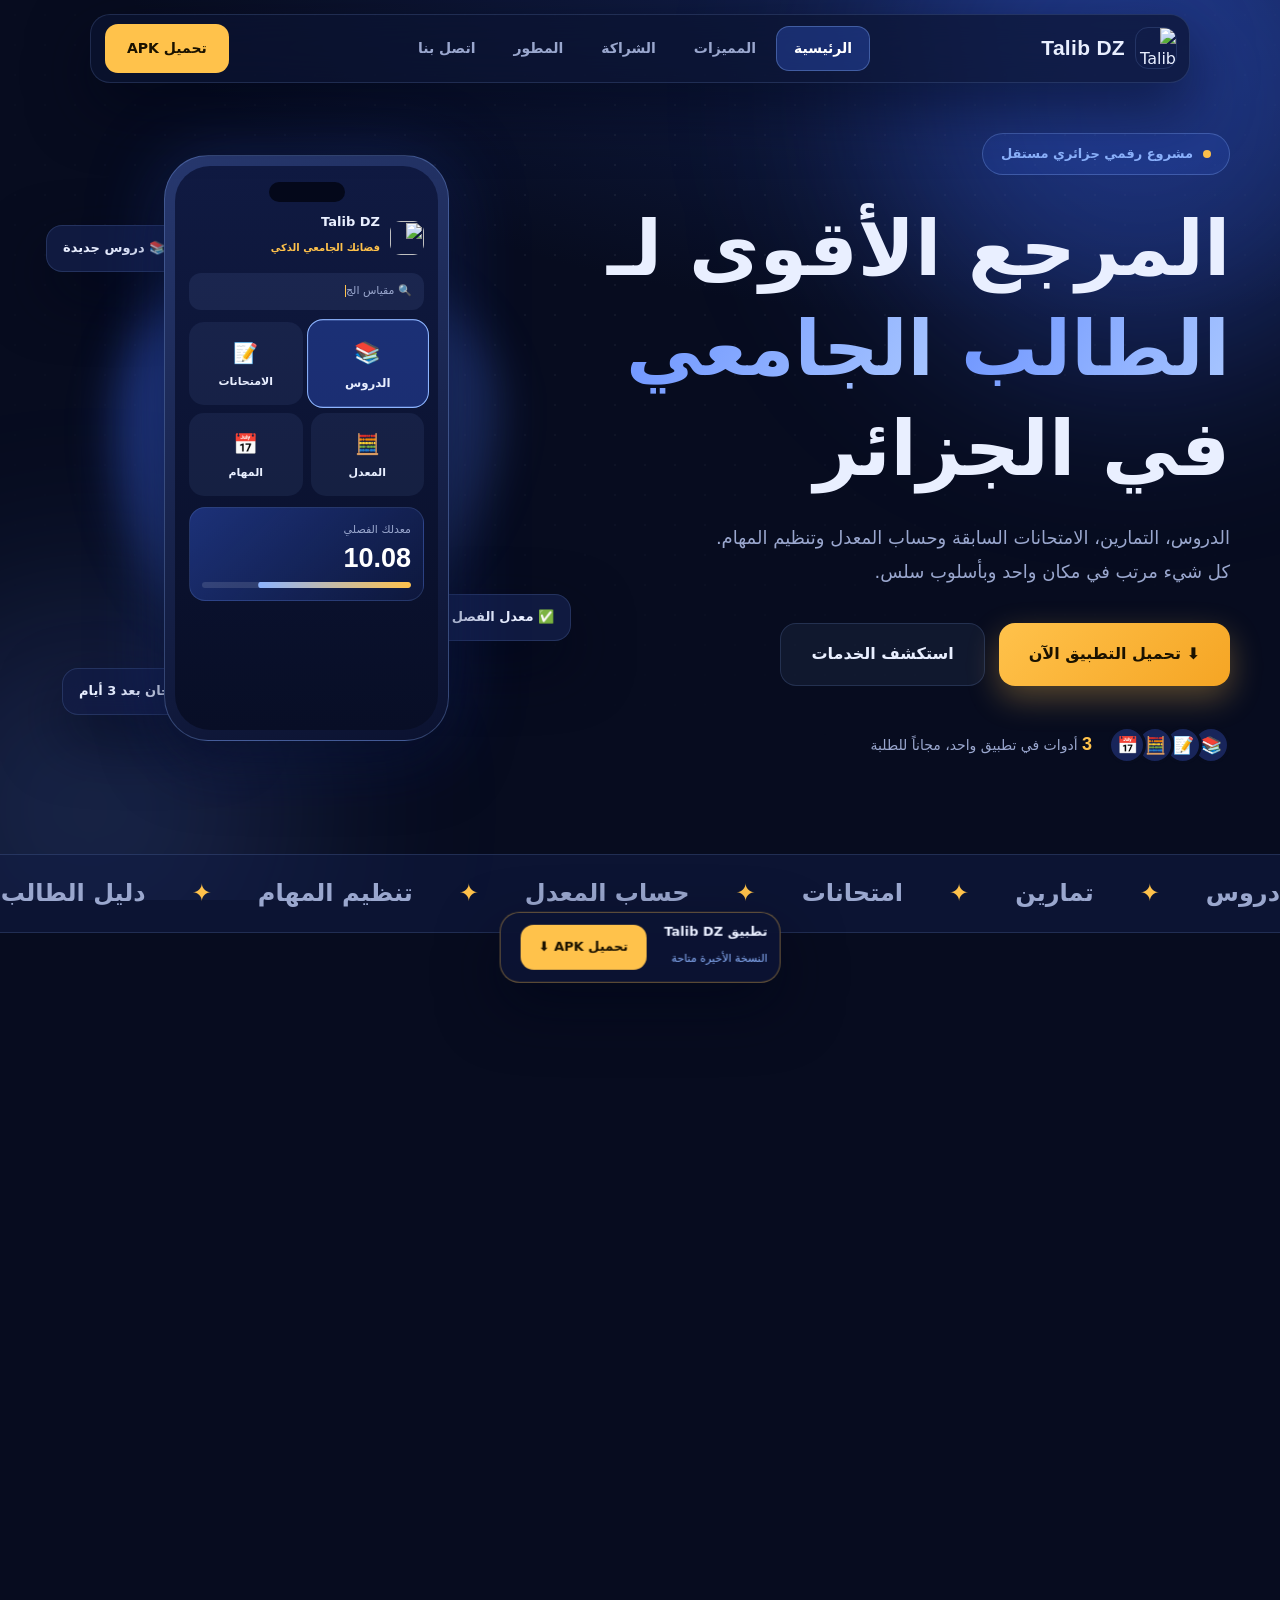
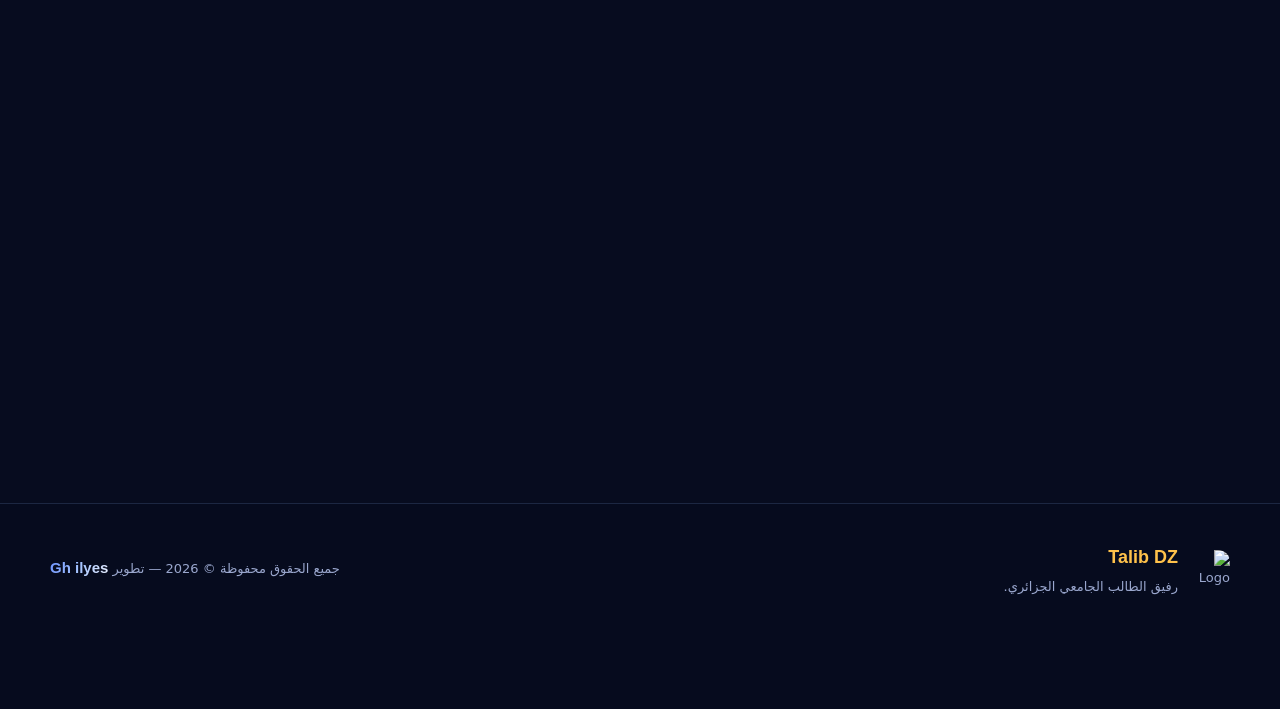
==== commit 40a1daec: "Update index.html" ====
--- a/index.html
+++ b/index.html
@@ -50,7 +50,7 @@
       <h1 class="display" id="h1">المرجع الأقوى لـ <span class="grad-t">الطالب الجامعي</span> في الجزائر</h1>
       <p class="lead reveal">الدروس، التمارين، الامتحانات السابقة وحساب المعدل وتنظيم المهام. كل شيء مرتب في مكان واحد وبأسلوب سلس.</p>
       <div class="hero-btns reveal" id="download">
-        <a class="btn btn-main" href="https://github.com/ilyeshabib2000-max/ilyes-gh/releases/download/1.2/Talib.DZ.apk" target="_blank" rel="noopener noreferrer nofollow">⬇ تحميل التطبيق الآن</a>
+        <a class="btn btn-main" href="https://github.com/ilyeshabib2000-max/ilyes-gh/releases/download/1.3/Talib.DZ.apk" target="_blank" rel="noopener noreferrer nofollow">⬇ تحميل التطبيق الآن</a>
         <a class="btn btn-ghost" href="#features">استكشف الخدمات</a>
       </div>
       <div class="trust reveal">
@@ -197,7 +197,7 @@
 
 <div class="dock" id="dock">
   <div><b>تطبيق Talib DZ</b><small>النسخة الأخيرة متاحة</small></div>
-  <a href="https://github.com/ilyeshabib2000-max/ilyes-gh/releases/download/1.2/Talib.DZ.apk" target="_blank" rel="noopener noreferrer nofollow">تحميل APK ⬇</a>
+  <a href="https://github.com/ilyeshabib2000-max/ilyes-gh/releases/download/1.3/Talib.DZ.apk" target="_blank" rel="noopener noreferrer nofollow">تحميل APK ⬇</a>
 </div>
 
 <script src="app.js" defer></script>
--- a/style.css
+++ b/style.css
@@ -18,7 +18,7 @@
   --shadow:0 24px 60px rgba(2,6,24,.55);
 }
 *{box-sizing:border-box;margin:0;padding:0}
-html{scroll-behavior:smooth;scroll-padding-top:100px}
+html{scroll-behavior:smooth;scroll-padding-top:100px;-webkit-text-size-adjust:100%;text-size-adjust:100%;-webkit-tap-highlight-color:transparent}
 html.framed body{display:none!important}
 body{background:var(--ink);color:var(--mist);font-family:"Cairo",system-ui,"Segoe UI",Tahoma,sans-serif;line-height:1.9;overflow-x:hidden}
 a{color:inherit;text-decoration:none}
@@ -35,7 +35,7 @@
 .glow i:nth-child(2){width:420px;height:420px;background:rgba(108,147,255,.18);bottom:-120px;left:-120px;animation-duration:30s}
 .glow::after{content:"";position:absolute;inset:0;background-image:radial-gradient(rgba(233,239,255,.06) 1px,transparent 1px);background-size:30px 30px;-webkit-mask-image:radial-gradient(70% 60% at 50% 25%,#000,transparent);mask-image:radial-gradient(70% 60% at 50% 25%,#000,transparent)}
 @keyframes drift{to{transform:translate(70px,-50px) scale(1.2)}}
-.progress{position:fixed;top:0;right:0;height:3px;width:0;background:linear-gradient(90deg,var(--royal),var(--amber));z-index:2000}
+.progress{position:fixed;top:0;right:0;height:3px;width:100%;transform:scaleX(0);transform-origin:right;will-change:transform;background:linear-gradient(90deg,var(--royal),var(--amber));z-index:2000}
 
 /* القائمة */
 .nav-wrap{position:sticky;top:14px;z-index:1000;padding-inline:14px}
@@ -73,7 +73,7 @@
 .btn-ghost:hover{border-color:var(--sky);color:#fff;transform:translateY(-3px);background:rgba(141,180,255,.14)}
 
 /* الواجهة */
-.hero{padding:64px 0 90px}
+.hero{padding:64px 0 90px;overflow:hidden}
 .hero-grid{display:grid;grid-template-columns:1.1fr .9fr;gap:40px;align-items:center}
 .tag{display:inline-flex;align-items:center;gap:10px;padding:8px 18px;border-radius:999px;background:rgba(61,107,255,.14);border:1px solid rgba(141,180,255,.3);color:var(--sky);font-size:13px;font-weight:700;margin-bottom:24px}
 .tag::before{content:"";width:8px;height:8px;border-radius:50%;background:var(--amber);animation:ping 1.8s infinite}
@@ -81,7 +81,8 @@
 .hero h1{font-size:clamp(42px,6vw,78px);margin-bottom:22px}
 .w{display:inline-block;opacity:0;transform:translateY(40px) rotate(3deg);animation:wordin .8s cubic-bezier(.2,.9,.3,1.2) forwards}
 @keyframes wordin{to{opacity:1;transform:none}}
-.grad-t{background:var(--grad);background-size:200% 100%;-webkit-background-clip:text;background-clip:text;-webkit-text-fill-color:transparent;animation:flow 7s linear infinite}
+.grad-t{display:inline;color:var(--sky)}
+.grad-t .w{background:var(--grad);background-size:200% 100%;-webkit-background-clip:text;background-clip:text;-webkit-text-fill-color:transparent;color:transparent;animation:wordin .8s cubic-bezier(.2,.9,.3,1.2) forwards,flow 7s linear infinite}
 @keyframes flow{to{background-position:-200% 0}}
 .hero p.lead{color:var(--muted);font-size:18px;max-width:520px;margin-bottom:34px}
 .hero-btns{display:flex;gap:14px;flex-wrap:wrap}
@@ -112,7 +113,7 @@
 .avg{margin-top:11px;background:linear-gradient(135deg,rgba(61,107,255,.35),rgba(61,107,255,.08));border:1px solid var(--line);border-radius:16px;padding:12px;font-size:11px;color:var(--muted)}
 .avg b{display:block;font-family:"Outfit",sans-serif;font-size:27px;color:#fff;line-height:1.3}
 .bar{height:6px;border-radius:6px;background:rgba(255,255,255,.12);margin-top:6px;overflow:hidden}
-.bar i{display:block;height:100%;width:0;background:linear-gradient(90deg,var(--sky),var(--amber));border-radius:6px;transition:width 1.6s ease}
+.bar i{display:block;height:100%;width:100%;transform:scaleX(0);transform-origin:right;background:linear-gradient(90deg,var(--sky),var(--amber));border-radius:6px;transition:transform 1.6s ease}
 .chip{position:absolute;padding:10px 16px;border-radius:16px;background:rgba(18,28,68,.9);border:1px solid var(--line);-webkit-backdrop-filter:blur(10px);backdrop-filter:blur(10px);font-size:13px;font-weight:700;box-shadow:var(--shadow);animation:float 5s ease-in-out infinite}
 .chip.c1{top:70px;left:-4px;animation-delay:-1s}
 .chip.c2{bottom:100px;right:-8px;animation-delay:-3s}
@@ -226,3 +227,53 @@
 }
 @media (max-width:560px){.partner,.dev{padding:28px 20px}.chip.c1{left:0}.chip.c2{right:0}.trust{flex-direction:column}}
 @media (prefers-reduced-motion:reduce){*{animation:none!important;transition:none!important}.reveal,.w{opacity:1;transform:none}}
+
+/* ===== تحسينات خاصة بالهاتف ===== */
+@media (max-width:900px){
+  .glow i{filter:blur(60px);animation:none}
+  .stage::before{animation:none}
+  .navbar,.dock,.chip{-webkit-backdrop-filter:none;backdrop-filter:none}
+  .navbar{background:rgba(12,20,51,.96)}
+}
+@media (max-width:560px){
+  .container{width:calc(100% - 28px)}
+  .nav-wrap{top:8px;padding-inline:10px}
+  .navbar{padding:7px 8px 7px 12px;border-radius:18px}
+  .brand img{width:36px;height:36px}.brand b{font-size:19px}
+  .hero{padding:34px 0 56px}
+  .hero h1{font-size:clamp(33px,10.5vw,44px);line-height:1.35}
+  .hero p.lead{font-size:16px;margin-bottom:26px}
+  .tag{font-size:12px;margin-bottom:18px}
+  .hero-btns{flex-direction:column;align-items:stretch}
+  .hero-btns .btn,.row .btn{justify-content:center;width:100%}
+  .trust{margin-top:28px}
+  .stage{min-height:410px;margin-top:6px}
+  .stage::before{width:260px;height:260px}
+  .phone{width:min(236px,66vw)}
+  .chip{font-size:11.5px;padding:7px 12px}
+  .chip.c1{top:24px;left:0}.chip.c2{bottom:58px;right:0}.chip.c3{display:none}
+  section{padding:56px 0}section.tight{padding-top:6px}
+  .sec-head{margin-bottom:34px}.sec-head h2{font-size:30px}
+  .bx{padding:24px 20px;border-radius:22px}.bx h3{font-size:21px}
+  .bento{gap:14px}
+  .partner,.dev{padding:26px 18px;border-radius:26px}
+  .avatar{width:104px;height:104px}.dev-name{font-size:34px}
+  .contact{padding:50px 18px;border-radius:28px}
+  .mail{font-size:17px}
+  .track span{font-size:19px}
+  .foot{justify-content:center;text-align:center}.foot .b{flex-direction:column}
+  footer{padding-bottom:100px}
+  .dock{bottom:calc(10px + env(safe-area-inset-bottom,0px));width:calc(100% - 24px);justify-content:space-between;gap:10px;padding:8px 8px 8px 14px}
+  .dock a{white-space:nowrap}
+}
+
+@media (max-width:900px){
+  .glow i,.glow::after,.stage::before{display:none}
+  .glow{background:radial-gradient(120% 60% at 80% 0%,#16296a,var(--ink) 70%)}
+  .phone,.chip{animation:none}
+  .tag::before,.btn-main::after,.dotsline i::after{animation:none}
+  .grad-t .w{animation:wordin .8s cubic-bezier(.2,.9,.3,1.2) forwards;background:none;-webkit-text-fill-color:var(--sky);color:var(--sky)}
+  .reveal{transition-duration:.5s}
+  .chip.c2{right:6px}.chip.c1{left:6px}
+}
+@media (max-width:900px){.avatar::before{animation:none;inset:-4px;border-radius:36px}}
